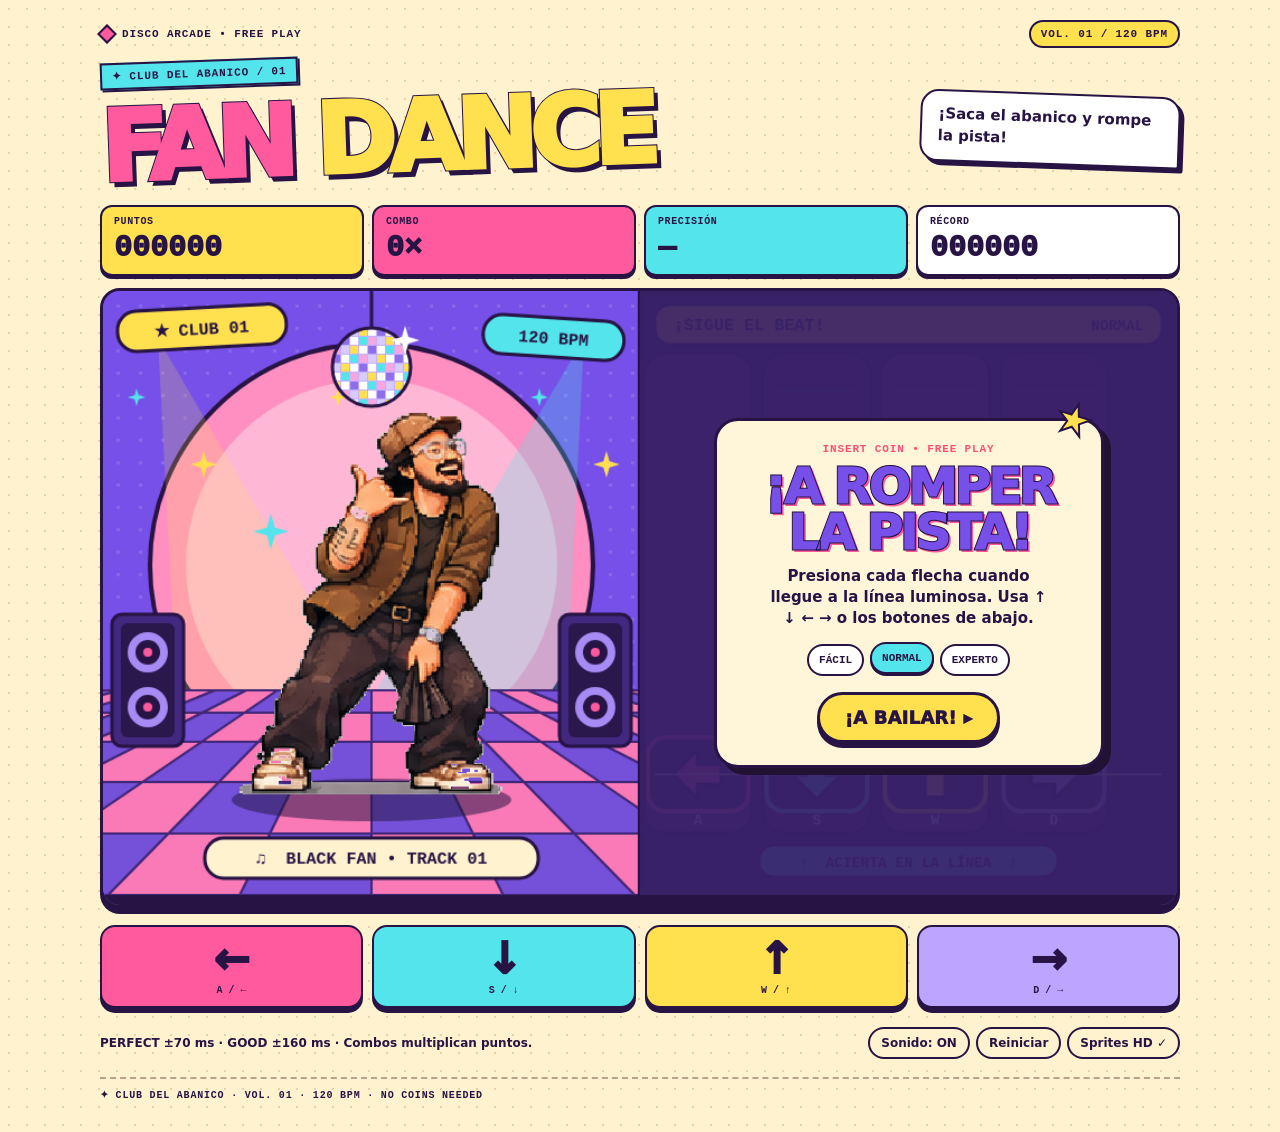
==== fan-dance/index.html @ 2ed873e3 "Keep dancer proportions on compact mobile layout" ====
<!doctype html>
<html lang="es"><head><meta charset="utf-8"><meta name="viewport" content="width=device-width,initial-scale=1,viewport-fit=cover"><meta name="theme-color" content="#fff3cf"><title>FAN DANCE — Rhythm Arcade</title>
<style>
:root{--ink:#271444;--paper:#fff3cf;--pink:#ff5a9e;--cyan:#54e5ec;--yellow:#ffe04f;--purple:#7650e8;--line:#271444}
*{box-sizing:border-box}body{margin:0;color:var(--ink);background-color:#fff3cf;background-image:radial-gradient(#ecceab 1.2px,transparent 1.2px);background-size:18px 18px;font:700 15px system-ui,-apple-system,sans-serif}main{max-width:1120px;margin:auto;padding:20px 20px 30px}
.top{display:flex;justify-content:space-between;align-items:center;gap:10px;margin-bottom:12px}.tag{font:900 11px ui-monospace,monospace;letter-spacing:.08em;text-transform:uppercase}.brand{display:flex;align-items:center;gap:8px}.dot{height:14px;width:14px;background:var(--pink);border:2px solid var(--ink);transform:rotate(45deg)}.top>.tag{background:var(--yellow);padding:6px 10px;border:2px solid var(--ink);border-radius:20px}
.intro{display:flex;align-items:center;justify-content:space-between;gap:20px;margin:0 0 18px}.intro>div>.tag{display:inline-block;background:var(--cyan);border:2px solid var(--ink);padding:5px 10px;transform:rotate(-2deg);box-shadow:2px 2px var(--ink)}h1{font-size:clamp(44px,8.6vw,98px);line-height:.87;letter-spacing:-.085em;margin:10px 0 5px;font-weight:1000;color:var(--pink);-webkit-text-stroke:2px var(--ink);paint-order:stroke fill;text-shadow:4px 5px var(--ink);transform:rotate(-2deg);white-space:nowrap}h1 span{color:var(--yellow)}.intro p{max-width:260px;margin:10px 0 0;font-size:15px;line-height:1.45;transform:rotate(2deg);background:#fff;border:2px solid var(--ink);padding:12px 16px;border-radius:18px 18px 3px 18px;box-shadow:4px 4px var(--ink)}
.hud{display:grid;grid-template-columns:repeat(4,1fr);gap:8px;margin-bottom:12px}.stat{background:#fff;border:2px solid var(--ink);border-radius:12px;padding:9px 12px;min-width:0;box-shadow:0 3px var(--ink)}.stat:nth-child(1){background:var(--yellow)}.stat:nth-child(2){background:var(--pink)}.stat:nth-child(3){background:var(--cyan)}.stat small{display:block;font:900 10px ui-monospace,monospace;letter-spacing:.06em}.stat strong{font:1000 clamp(18px,4vw,30px) ui-monospace,monospace;display:block;margin-top:4px;overflow:hidden}
.screen{position:relative;background:#7650e8;overflow:hidden;border:3px solid var(--ink);border-radius:20px;box-shadow:0 6px 0 var(--ink);isolation:isolate}canvas{width:100%;height:auto;display:block}.overlay{position:absolute;inset:0 0 10px 50%;background:#3a226aef;color:var(--ink);display:flex;align-items:center;justify-content:center;text-align:center;padding:16px;overflow:auto}.overlay[hidden]{display:none}.menu{width:min(390px,100%);padding:22px 16px;background:#fff6da;border:3px solid var(--ink);border-radius:24px;box-shadow:7px 7px #211133;position:relative}.menu:before{content:"★";position:absolute;right:8px;top:-22px;font-size:42px;line-height:1;color:var(--yellow);-webkit-text-stroke:2px var(--ink);transform:rotate(17deg)}.menu h2{font-size:clamp(22px,4vw,50px);line-height:.91;letter-spacing:-.065em;margin:10px 0;font-weight:1000;color:var(--purple);-webkit-text-stroke:1px var(--ink);text-shadow:2px 2px var(--pink)}.menu p{color:var(--ink);font-size:clamp(11px,1.5vw,15px);margin:10px auto 15px;max-width:290px;line-height:1.4}
.choices{display:flex;justify-content:center;gap:6px;margin:12px 0 16px}.choices button{font:900 11px ui-monospace,monospace;background:#fff;color:var(--ink);border:2px solid var(--ink);padding:8px 10px;border-radius:18px}.choices button.active{background:var(--cyan);box-shadow:0 2px var(--ink);transform:translateY(-2px)}button{font:inherit;cursor:pointer;touch-action:manipulation}button:focus-visible{outline:3px solid #19113a;outline-offset:3px}.start{background:var(--yellow);color:var(--ink);font-weight:1000;font-size:18px;letter-spacing:.01em;border:3px solid var(--ink);border-radius:28px;padding:12px 25px;min-width:165px;box-shadow:0 5px var(--ink);transition:transform .1s}.start:hover{transform:translateY(-2px);background:var(--pink)}.start:active{transform:translateY(4px);box-shadow:0 1px var(--ink)}
.controls{display:grid;grid-template-columns:repeat(4,1fr);gap:9px;margin-top:17px}.key{background:var(--pink);border:2px solid var(--ink);border-radius:15px;color:var(--ink);padding:10px;font-size:clamp(29px,5vw,44px);font-weight:1000;line-height:1;box-shadow:0 5px var(--ink);user-select:none;touch-action:none;transition:transform .08s,background .08s}.key:nth-child(2){background:var(--cyan)}.key:nth-child(3){background:var(--yellow)}.key:nth-child(4){background:#bca5ff}.key span{display:block;font:900 10px ui-monospace,monospace;margin-top:4px}.key.active{background:#fff;transform:translateY(4px);box-shadow:0 1px var(--ink)}
.foot{display:flex;justify-content:space-between;align-items:center;gap:12px;margin-top:19px;flex-wrap:wrap;font-size:12px}.tools{display:flex;gap:6px;flex-wrap:wrap}.tools button{border:2px solid var(--ink);background:#fff3cf;padding:7px 11px;color:var(--ink);border-radius:20px;font-weight:900;font-size:12px}.progress{height:10px;background:#271444;border-top:2px solid var(--ink)}.progress i{display:block;height:100%;width:0;background:repeating-linear-gradient(135deg,var(--yellow) 0 13px,var(--pink) 13px 26px)}.credit{margin-top:18px;border-top:2px dashed #b8a18f;padding-top:10px;font-size:10px}.result{font:1000 24px ui-monospace,monospace;color:var(--purple)}
@media(max-width:600px){main{padding:10px 10px 18px}.intro{display:block;margin-bottom:12px}.intro p{display:none}h1{font-size:clamp(48px,12vw,75px);margin-bottom:8px}.hud{gap:4px;margin-bottom:8px}.stat{padding:7px 5px;border-radius:8px}.stat small{font-size:9px;letter-spacing:0}.stat strong{font-size:clamp(15px,4.5vw,22px)}.screen{border-radius:15px}.overlay{inset:42% 0 10px 0;padding:8px}.menu{padding:12px 10px;border-radius:18px}.menu h2{font-size:32px}.menu p{margin:6px auto 8px}.choices{margin:8px 0 10px}.choices button{padding:6px 9px}.start{padding:8px 20px;font-size:16px}.key{border-radius:12px;padding:8px;font-size:30px}.controls{gap:6px;margin-top:13px}.top{margin-bottom:10px}.tag{font-size:10px}.foot{margin-top:13px}.credit{margin-top:12px}}
@media(prefers-reduced-motion:reduce){*{transition:none!important}}
</style></head><body><main>
<header class="top"><div class="brand"><i class="dot"></i><span class="tag">DISCO ARCADE • FREE PLAY</span></div><span class="tag">VOL. 01 / 120 BPM</span></header>
<section class="intro"><div><div class="tag">✦ Club del abanico / 01</div><h1>FAN<span> DANCE</span></h1></div><p>¡Saca el abanico y rompe la pista!</p></section>
<div class="hud"><div class="stat"><small>PUNTOS</small><strong id="score">000000</strong></div><div class="stat"><small>COMBO</small><strong id="combo">0×</strong></div><div class="stat"><small>PRECISIÓN</small><strong id="acc">—</strong></div><div class="stat"><small>RÉCORD</small><strong id="best">000000</strong></div></div>
<div class="screen"><canvas id="game" width="960" height="540" aria-label="Pista de baile y cuatro carriles de notas"></canvas><div class="progress"><i id="progress"></i></div>
<div class="overlay" id="overlay"><div class="menu"><div class="tag" id="eyebrow" style="color:#ff4f77">INSERT COIN • FREE PLAY</div><h2 id="heading">¡A ROMPER<br>LA PISTA!</h2><p id="description">Presiona cada flecha cuando llegue a la línea luminosa. Usa ↑ ↓ ← → o los botones de abajo.</p><div class="result" id="result"></div><div class="choices" id="choices"><button data-mode="easy">FÁCIL</button><button class="active" data-mode="normal">NORMAL</button><button data-mode="hard">EXPERTO</button></div><button class="start" id="start">¡A BAILAR! ▸</button></div></div></div>
<div class="controls"><button class="key" data-lane="0" aria-label="Izquierda">←<span>A / ←</span></button><button class="key" data-lane="1" aria-label="Abajo">↓<span>S / ↓</span></button><button class="key" data-lane="2" aria-label="Arriba">↑<span>W / ↑</span></button><button class="key" data-lane="3" aria-label="Derecha">→<span>D / →</span></button></div>
<div class="foot"><span>PERFECT ±70 ms · GOOD ±160 ms · Combos multiplican puntos.</span><div class="tools"><button id="mute">Sonido: ON</button><button id="restart">Reiniciar</button><button id="loadAtlas">Cargar sprites HD</button><input id="atlasFile" type="file" accept="image/png" hidden></div></div><div class="credit tag">✦ CLUB DEL ABANICO · VOL. 01 · 120 BPM · NO COINS NEEDED</div>
</main><script src="sprites.js"></script><script>
'use strict';
const $=id=>document.getElementById(id), c=$('game'), g=c.getContext('2d'), W=960,H=540;
const img=new Image();let hd=false;img.onload=()=>{hd=img.naturalWidth===1680&&img.naturalHeight===1216;document.getElementById('loadAtlas').textContent=hd?'Sprites HD ✓':'Cargar sprites HD';};img.onerror=()=>{if(img.src!==window.FAN_SPRITES&&window.FAN_SPRITES)img.src=window.FAN_SPRITES;};img.src='atlas-hd.png?v=4244cd24';
const arrows=['←','↓','↑','→'], colors=['#ff5a9e','#54e5ec','#ffe04f','#bca5ff'], keys={ArrowLeft:0,ArrowDown:1,ArrowUp:2,ArrowRight:3,a:0,s:1,w:2,d:3};
let mode='normal', playing=false, starting=false, muted=false, audio=null, master=null, noise=null, t0=0, step=0, notes=[], score=0, combo=0, maxCombo=0, perfect=0, good=0, miss=0, best=0, feedback='', feedbackAt=-100, pose=-1, poseAt=-100, pressed=[-100,-100,-100,-100], last=0;
const beat=.5, length=48, endAt=49, hitY=432, speed=186, laneX= [532,638,744,850], frameSets=[[2,3],[8,9],[6,7],[4,5],[10,11]];
try{best=+(localStorage.getItem('fan-dance-best')||0)}catch(e){} $('best').textContent=String(best).padStart(6,'0');
function makeChart(){let arr=[], seq=[0,1,2,3,1,0,3,2,0,3,2,1,3,0,1,2];for(let b=2;b<96;b++){let i=b-2;if(mode==='easy'&&i%2!==0)continue;let lane=seq[(i+Math.floor(i/16)*3)%16];arr.push({t:b*beat,l:lane,state:0});if(mode!=='easy'&&((mode==='hard'&&i%2===1)||(mode==='normal'&&i%8===5)))arr.push({t:b*beat+.25,l:(lane+1+i%3)%4,state:0})}return arr}
function audioInit(){if(audio)return;const AC=window.AudioContext||window.webkitAudioContext;if(!AC)throw Error('Audio no disponible');audio=new AC();master=audio.createGain();master.gain.value=muted?0:.40;master.connect(audio.destination);noise=audio.createBuffer(1,Math.floor(audio.sampleRate*.25),audio.sampleRate);let n=noise.getChannelData(0);for(let i=0;i<n.length;i++)n[i]=Math.random()*2-1}
function tone(t,f,d,v,type='sine',end=f){if(!audio||t<audio.currentTime-.05)return;let o=audio.createOscillator(), a=audio.createGain();o.type=type;o.frequency.setValueAtTime(f,t);o.frequency.exponentialRampToValueAtTime(Math.max(20,end),t+d);a.gain.setValueAtTime(.0001,t);a.gain.exponentialRampToValueAtTime(v,t+.009);a.gain.exponentialRampToValueAtTime(.0001,t+d);o.connect(a);a.connect(master);o.start(t);o.stop(t+d+.01)}
function hat(t,v,cutoff,d){if(!audio||t<audio.currentTime-.05)return;let n=audio.createBufferSource(),f=audio.createBiquadFilter(),a=audio.createGain();n.buffer=noise;f.type='highpass';f.frequency.value=cutoff;a.gain.setValueAtTime(v,t);a.gain.exponentialRampToValueAtTime(.0001,t+d);n.connect(f);f.connect(a);a.connect(master);n.start(t);n.stop(t+d+.01)}
const bass=[55,55,65.41,49,55,55,73.42,65.41], melody=[220,261.63,329.63,293.66,220,196,261.63,329.63];
function schedule(){if(!playing)return;let now=audio.currentTime;while(t0+step*.25<now+.15&&step<192){let t=t0+step*.25;if(t>=now){if(step%2===0){tone(t,140,.24,.75,'sine',39);tone(t+.015,bass[Math.floor(step/8)%8],.19,.15,'triangle')}else{hat(t,.13,6500,.055);tone(t,bass[Math.floor(step/8)%8]*2,.1,.05,'triangle')}if(step%4===2)hat(t,.24,1800,.12);if(step%4===0&&step>=8)tone(t,melody[Math.floor(step/4)%8],.17,.055,'triangle')}step++}}
function clock(){return audio?audio.currentTime-t0:0}
function updateHUD(){let done=perfect+good+miss;$('score').textContent=String(score).padStart(6,'0');$('combo').textContent=combo+'×';$('acc').textContent=done?Math.round((perfect+good*.65)/done*100)+'%':'—'}
function judge(kind,n,t){if(n)n.state=kind==='MISS'?-1:1;if(kind==='PERFECT'){perfect++;combo++;score+=100+Math.min(combo-1,25)*10}else if(kind==='GOOD'){good++;combo++;score+=60+Math.min(combo-1,25)*5}else{miss++;combo=0}maxCombo=Math.max(maxCombo,combo);feedback=kind;feedbackAt=t;pose=kind==='MISS'?4:n.l;poseAt=t;updateHUD()}
function input(lane){let t=playing?clock():performance.now()/1000;pressed[lane]=performance.now()/1000;document.querySelectorAll('.key')[lane].classList.add('active');setTimeout(()=>document.querySelectorAll('.key')[lane].classList.remove('active'),120);if(!playing||t<0)return;let n=notes.filter(n=>!n.state&&n.l===lane&&Math.abs(n.t-t)<=.16).sort((a,b)=>Math.abs(a.t-t)-Math.abs(b.t-t))[0];if(n){let d=Math.abs(n.t-t);judge(d<=.07?'PERFECT':'GOOD',n,t)}else{combo=0;feedback='EARLY / LATE';feedbackAt=t;updateHUD();pose=lane;poseAt=t}}
function finish(){playing=false;let accuracy=(perfect+good*.65)/Math.max(1,notes.length);let grade=accuracy>=.95?'S':accuracy>=.85?'A':accuracy>=.70?'B':accuracy>=.5?'C':'D';if(score>best){best=score;try{localStorage.setItem('fan-dance-best',String(best))}catch(e){}}$('best').textContent=String(best).padStart(6,'0');$('eyebrow').textContent='¡FIN DE LA FIESTA!';$('heading').textContent='RANGO '+grade;$('description').textContent=perfect+' perfect · '+good+' good · '+miss+' miss · Combo máximo '+maxCombo;$('result').textContent=score.toLocaleString('es-CL')+' PTS';$('start').textContent='VOLVER A BAILAR ▸';$('overlay').hidden=false}
async function start(){if(starting||playing)return;starting=true;try{audioInit();await audio.resume();notes=makeChart();score=combo=maxCombo=perfect=good=miss=step=0;feedback='';feedbackAt=poseAt=-100;pose=-1;updateHUD();t0=audio.currentTime+3;playing=true;$('overlay').hidden=true;$('result').textContent='';}catch(e){$('description').textContent='No se pudo iniciar el audio. Prueba con otro navegador.'}finally{starting=false}}
function reset(){playing=false;notes=[];pose=-1;score=combo=perfect=good=miss=0;updateHUD();$('progress').style.width='0%';$('eyebrow').textContent='CLUB DEL ABANICO';$('heading').textContent='¡A ROMPER LA PISTA!';$('description').textContent='Presiona cada flecha al llegar a la línea luminosa.';$('result').textContent='';$('start').textContent='JUGAR ▸';$('overlay').hidden=false}
function rect(x,y,w,h,fill){g.fillStyle=fill;g.fillRect(x,y,w,h)}
function txt(s,x,y,size=20,col='#fff',align='left',weight=800){g.fillStyle=col;g.textAlign=align;g.font=weight+' '+size+'px ui-monospace, monospace';g.fillText(s,x,y)}
function line(x1,y1,x2,y2,col,width=1){g.strokeStyle=col;g.lineWidth=width;g.beginPath();g.moveTo(x1,y1);g.lineTo(x2,y2);g.stroke()}

const reduced=matchMedia('(prefers-reduced-motion: reduce)').matches;
const mobile=matchMedia('(max-width:600px)');
function round(x,y,w,h,r,fill,stroke='#271444',sw=3){g.beginPath();g.roundRect(x,y,w,h,r);if(fill){g.fillStyle=fill;g.fill()}if(stroke){g.strokeStyle=stroke;g.lineWidth=sw;g.stroke()}}
function poly(points,fill,stroke,sw=3){g.beginPath();points.forEach(([x,y],i)=>i?g.lineTo(x,y):g.moveTo(x,y));g.closePath();g.fillStyle=fill;g.fill();if(stroke){g.strokeStyle=stroke;g.lineWidth=sw;g.stroke()}}
function star(x,y,r,fill,spin=0){let p=[];for(let i=0;i<8;i++){let a=i*Math.PI/4+spin-Math.PI/2,rr=i%2?r*.32:r;p.push([x+Math.cos(a)*rr,y+Math.sin(a)*rr])}poly(p,fill)}
function outlined(s,x,y,size,fill,sw=5){g.font='1000 '+size+'px system-ui,sans-serif';g.textAlign='center';g.lineJoin='round';g.strokeStyle='#271444';g.lineWidth=sw;g.strokeText(s,x,y);g.fillStyle=fill;g.fillText(s,x,y)}
function arrow(x,y,l,scale,fill,stroke){g.save();g.translate(x,y);g.rotate([Math.PI,Math.PI/2,-Math.PI/2,0][l]);g.scale(scale,scale);poly([[-23,-10],[1,-10],[1,-24],[25,0],[1,24],[1,10],[-23,10]],fill,stroke,3);g.restore()}
function speaker(x,y){round(x,y,64,118,9,'#42287f');round(x+8,y+8,48,102,6,'#2a174b',null);for(let a of [y+34,y+83]){g.beginPath();g.arc(x+32,a,18,0,Math.PI*2);g.fillStyle='#a78af3';g.fill();g.beginPath();g.arc(x+32,a,11,0,Math.PI*2);g.fillStyle='#271444';g.fill();g.beginPath();g.arc(x+32,a,4,0,Math.PI*2);g.fillStyle='#ff5a9e';g.fill()}}
function stage(t,pulse,phase){
g.save();g.beginPath();g.rect(0,0,480,540);g.clip();
rect(0,0,480,540,'#7650e8');for(let y=12;y<360;y+=20)for(let x=12;x<480;x+=20){g.globalAlpha=.13;rect(x,y,3,3,'#fff');g.globalAlpha=1}
g.beginPath();g.arc(240,245,198,0,Math.PI*2);g.fillStyle='#ff8fc1';g.fill();g.strokeStyle='#271444';g.lineWidth=4;g.stroke();g.beginPath();g.arc(240,245,166,0,Math.PI*2);g.fillStyle='#ffb7d6';g.fill();
let swing=reduced?0:Math.sin(phase*1.5)*45;poly([[49,42],[32+swing,393],[218+swing,393]],'#ffe04f33');poly([[430,42],[260-swing,390],[448-swing,390]],'#54e5ec44');
for(let i=0;i<8;i++){let x=30+i*60,y=95+(i%3)*60;star(x,y,8+(i%3)*4,(i%2?'#ffe04f':'#54e5ec'),0)}
// mirrored mosaic disco ball
line(240,0,240,43,'#271444',3);g.save();g.beginPath();g.arc(240,68,35,0,Math.PI*2);g.clip();rect(202,30,76,76,'#c5afff');for(let iy=0;iy<9;iy++)for(let ix=0;ix<9;ix++){let k=(ix*3+iy*5+Math.floor(phase*2))%7;rect(205+ix*8,33+iy*8,7,7,['#fff','#d8ccff','#54e5ec','#8f6ee9','#ffe04f','#f9a5e0','#fff'][k])}g.restore();g.beginPath();g.arc(240,68,35,0,Math.PI*2);g.strokeStyle='#271444';g.lineWidth=3;g.stroke();star(270,44,13,'#fff');
rect(0,357,480,183,'#412777');let rows=[357,377,403,439,485,540];for(let r=0;r<5;r++){let a=rows[r],b=rows[r+1];let wa=28+(a-357)*.49,wb=28+(b-357)*.49;for(let k=-10;k<10;k++){let fill=(k+r+Math.floor(phase*2))%2===0?'#fa79b7':'#7550d8';if(combo>=8&&(k+r)%3===0)fill='#ffe04f';poly([[240+k*wa,a],[240+(k+1)*wa,a],[240+(k+1)*wb,b],[240+k*wb,b]],fill,'#412777',2)}}
speaker(8,289);speaker(408,289);g.fillStyle='#26174788';g.beginPath();g.ellipse(240,455,125,19,0,0,Math.PI*2);g.fill();
g.save();g.translate(12,19);g.rotate(-.055);round(0,0,151,36,17,'#ffe04f');txt('★ CLUB 01',75,24,15,'#271444','center');g.restore();
g.save();g.translate(341,20);g.rotate(.065);round(0,0,126,35,17,'#54e5ec');txt('120 BPM',63,23,15,'#271444','center');g.restore();
let idx=Math.floor(phase*4)%2,flip=false;if(hd){idx=Math.floor(phase*12)%6;if(playing&&pose>=0&&t-poseAt<.5){let frame=Math.min(5,Math.floor(Math.max(0,t-poseAt)*12));let row=pose===4?3:pose===2?2:pose===1?3:1;idx=row*6+frame;flip=pose===0;}else if(playing&&combo>=8){idx=(Math.floor(phase/2)%2?2:0)*6+Math.floor(phase*12)%6;}}else if(pose>=0&&t-poseAt<.52&&playing){idx=frameSets[pose][Math.min(1,Math.floor(Math.max(0,t-poseAt)/.16))]}
if(img.complete&&img.naturalWidth){g.imageSmoothingEnabled=false;if(hd){g.save();g.translate(240,450);if(flip)g.scale(-1,1);g.drawImage(img,(idx%6)*280,Math.floor(idx/6)*304,280,304,-190,-(304/280*380)+19,380,304/280*380);g.restore()}else{g.drawImage(img,idx*36,0,36,42,108,152,264,308)}g.imageSmoothingEnabled=true}else{outlined('¡CALENTANDO!',240,300,26,'#fff')}
if(playing&&t>=0&&t-feedbackAt<.65){let age=Math.max(0,t-feedbackAt),ok=feedback==='PERFECT'||feedback==='GOOD',col=feedback==='PERFECT'?'#ffe04f':feedback==='GOOD'?'#54e5ec':'#fff';if(ok&&!reduced)for(let i=0;i<14;i++){let a=i*2.4,rad=70+age*170;g.globalAlpha=Math.max(0,1-age/.65);star(240+Math.cos(a)*rad,200+Math.sin(a)*rad,5+i%3*3,colors[i%4],a+age);g.globalAlpha=1}
g.save();g.translate(240,120);g.rotate(-.06);let sc=reduced?1:1+.16*Math.exp(-age*13);g.scale(sc,sc);outlined(feedback,0,0,feedback.length>8?25:38,col,6);if(combo>=3)outlined(combo+' COMBO!',0,35,23,'#fff',4);g.restore()}
round(91,489,298,36,17,'#fff3cf');txt('♫  BLACK FAN • TRACK 01',240,512,15,'#271444','center');
if(playing&&t<0){g.save();g.translate(240,264);g.rotate(-.06);round(-93,-70,186,140,32,'#ffe04f','#271444',5);outlined(String(Math.max(1,Math.ceil(-t))),0,35,100,'#ff5a9e',6);g.restore()}
g.restore()}
function lanes(t,pulse){
rect(480,0,480,540,'#2d1957');round(493,12,454,36,14,'#ffe04f');txt('¡SIGUE EL BEAT!',510,35,15,'#271444');txt(mode==='easy'?'FÁCIL':mode==='hard'?'EXPERTO':'NORMAL',930,35,13,'#271444','right');
for(let l=0;l<4;l++){let x=laneX[l];round(x-48,56,96,428,18,l%2?'#41266d':'#4d2d80','#21123b',2);for(let y=89;y<400;y+=55){g.globalAlpha=.20;line(x-35,y,x+35,y,colors[l],2);g.globalAlpha=1}let hot=performance.now()/1000-pressed[l]<.14;round(x-45,hitY-33,90,66,16,hot?colors[l]:'#2d1957',colors[l],4);arrow(x,hitY,l,.88,hot?'#fff':colors[l],'#21123b');txt(['A','S','W','D'][l],x,477,13,'#fff','center')}
g.save();g.beginPath();g.rect(484,52,470,hitY+33-52);g.clip();if(playing)for(let n of notes){if(n.state)continue;let y=hitY-(n.t-t)*speed;if(y<10||y>hitY+33)continue;let x=laneX[n.l];g.globalAlpha=y>hitY?.7:1;round(x-39,y-28,78,60,15,'#1d1138',null);round(x-39,y-31,78,57,15,colors[n.l],'#271444',3);arrow(x,y-2,n.l,.83,'#fff','#271444');g.globalAlpha=1}g.restore();
line(493,hitY,947,hitY,'#fff9d0aa',2);round(586,495,268,29,14,'#54e5ec');txt('↑  ACIERTA EN LA LÍNEA  ↑',720,515,13,'#271444','center');
}
function draw(t){let isMobile=mobile.matches;let width=isMobile?480:960,height=isMobile?730:540;if(c.width!==width||c.height!==height){c.width=width;c.height=height}let phase=playing?Math.max(t,0):performance.now()/1000,pulse=playing&&t>=0?Math.exp(-((t%beat)/.10)):0;rect(0,0,width,height,'#271444');if(isMobile){g.save();g.beginPath();g.rect(0,0,480,310);g.clip();rect(0,0,480,310,'#7650e8');rect(0,240,480,70,'#412777');for(let j=0;j<5;j++){star(23,40+j*51,9,j%2?'#54e5ec':'#ffe04f');star(457,63+j*51,9,j%2?'#ffe04f':'#54e5ec')}g.translate(72,-32);g.scale(.70,.70);stage(t,pulse,phase);g.restore();g.save();g.translate(-480,310);g.scale(1,420/540);lanes(t,pulse);g.restore()}else{stage(t,pulse,phase);lanes(t,pulse);line(480,0,480,540,'#271444',4)}}

function loop(){let t=playing?clock():0;if(playing){schedule();for(let n of notes){if(!n.state&&t-n.t>.16)judge('MISS',n,t)}$('progress').style.width=Math.min(100,Math.max(0,t/length*100))+'%';if(t>=endAt)finish()}draw(t);requestAnimationFrame(loop)}
document.addEventListener('keydown',e=>{let k=e.key.length===1?e.key.toLowerCase():e.key;if(k in keys){e.preventDefault();if(!e.repeat)input(keys[k])}else if(e.key==='Enter'&&!playing&&!e.repeat&&e.target.tagName!=='BUTTON'){e.preventDefault();start()}});
document.querySelectorAll('.key').forEach(b=>{b.addEventListener('pointerdown',e=>{e.preventDefault();input(+b.dataset.lane)});b.addEventListener('click',e=>{if(e.detail===0)input(+b.dataset.lane)})});
document.querySelectorAll('[data-mode]').forEach(b=>b.onclick=()=>{mode=b.dataset.mode;document.querySelectorAll('[data-mode]').forEach(x=>x.classList.toggle('active',x===b))});
$('loadAtlas').onclick=()=>$('atlasFile').click();$('atlasFile').onchange=()=>{const file=$('atlasFile').files[0];if(!file)return;const reader=new FileReader();reader.onload=()=>{const test=new Image();test.onload=()=>{if(test.naturalWidth!==1680||test.naturalHeight!==1216){alert('Selecciona la nueva lámina PNG de 1680 × 1216 píxeles.');return;}img.src=reader.result;try{localStorage.setItem('fan-dance-atlas-hd',reader.result);}catch(e){console.warn('No se pudo guardar la lámina para próximas visitas.');}};test.onerror=()=>alert('Archivo de imagen inválido.');test.src=reader.result;};reader.readAsDataURL(file);};$('start').onclick=start;$('restart').onclick=reset;$('mute').onclick=()=>{muted=!muted;if(master)master.gain.setTargetAtTime(muted?0:.40,audio.currentTime,.02);$('mute').textContent='Sonido: '+(muted?'OFF':'ON')};
document.addEventListener('visibilitychange',()=>{if(document.hidden&&playing)reset()});requestAnimationFrame(loop);
</script></body></html>
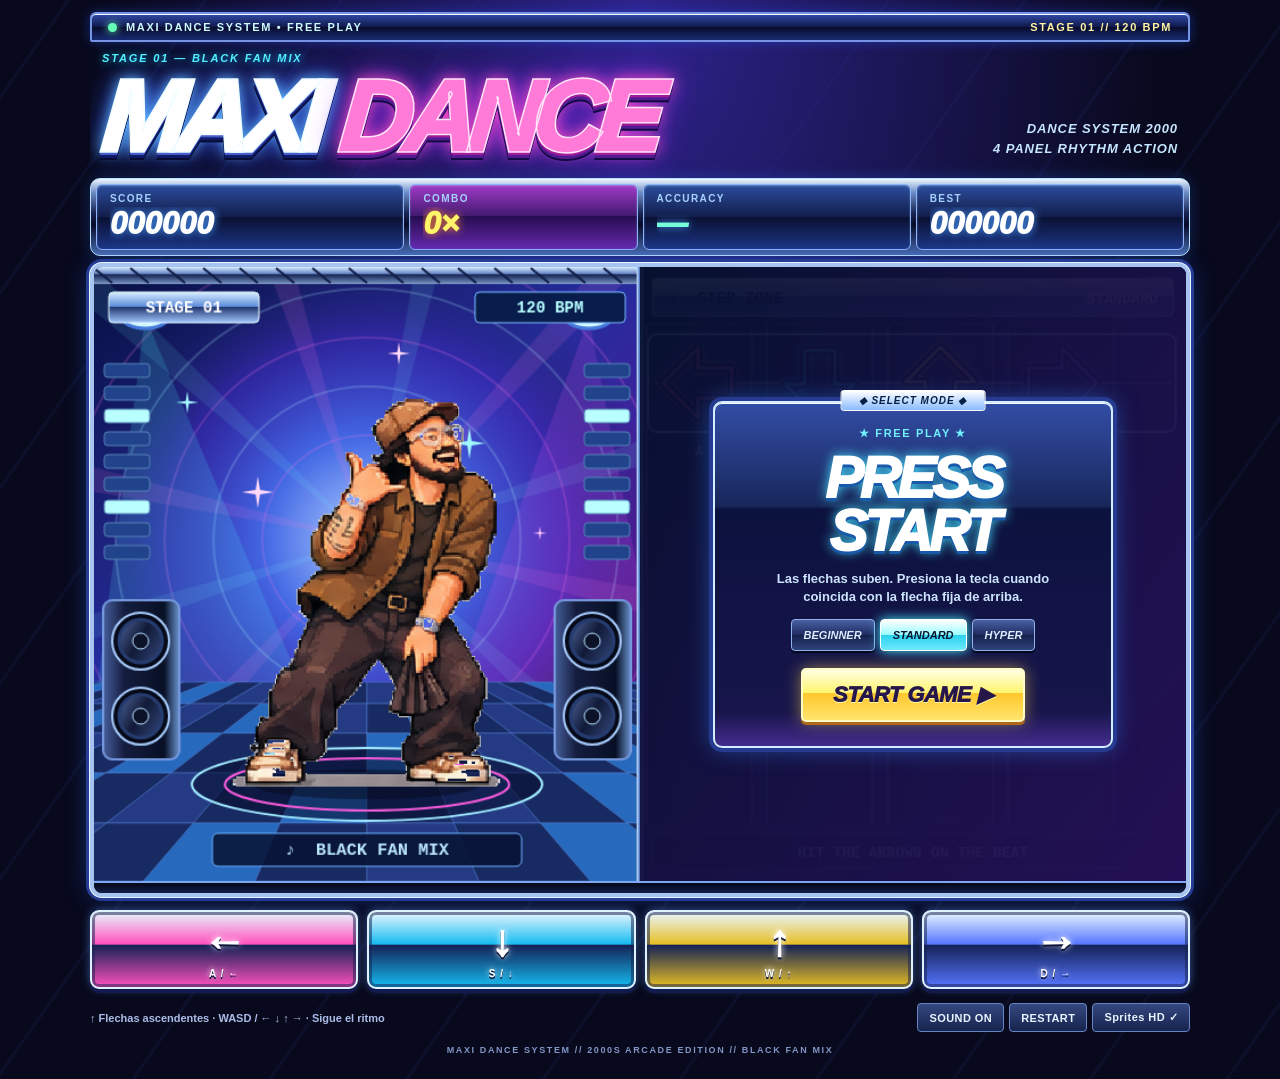
==== commit 0e3a3097: "MAXI DANCE: Y2K rhythm arcade overhaul, upward arrows and glossy neon UI" ====
--- a/fan-dance/index.html
+++ b/fan-dance/index.html
@@ -1,32 +1,37 @@
 <!doctype html>
-<html lang="es"><head><meta charset="utf-8"><meta name="viewport" content="width=device-width,initial-scale=1,viewport-fit=cover"><meta name="theme-color" content="#fff3cf"><title>FAN DANCE — Rhythm Arcade</title>
+<html lang="es"><head><meta charset="utf-8"><meta name="viewport" content="width=device-width,initial-scale=1,viewport-fit=cover"><meta name="theme-color" content="#08091c"><title>MAXI DANCE — Black Fan Mix</title>
 <style>
-:root{--ink:#271444;--paper:#fff3cf;--pink:#ff5a9e;--cyan:#54e5ec;--yellow:#ffe04f;--purple:#7650e8;--line:#271444}
-*{box-sizing:border-box}body{margin:0;color:var(--ink);background-color:#fff3cf;background-image:radial-gradient(#ecceab 1.2px,transparent 1.2px);background-size:18px 18px;font:700 15px system-ui,-apple-system,sans-serif}main{max-width:1120px;margin:auto;padding:20px 20px 30px}
-.top{display:flex;justify-content:space-between;align-items:center;gap:10px;margin-bottom:12px}.tag{font:900 11px ui-monospace,monospace;letter-spacing:.08em;text-transform:uppercase}.brand{display:flex;align-items:center;gap:8px}.dot{height:14px;width:14px;background:var(--pink);border:2px solid var(--ink);transform:rotate(45deg)}.top>.tag{background:var(--yellow);padding:6px 10px;border:2px solid var(--ink);border-radius:20px}
-.intro{display:flex;align-items:center;justify-content:space-between;gap:20px;margin:0 0 18px}.intro>div>.tag{display:inline-block;background:var(--cyan);border:2px solid var(--ink);padding:5px 10px;transform:rotate(-2deg);box-shadow:2px 2px var(--ink)}h1{font-size:clamp(44px,8.6vw,98px);line-height:.87;letter-spacing:-.085em;margin:10px 0 5px;font-weight:1000;color:var(--pink);-webkit-text-stroke:2px var(--ink);paint-order:stroke fill;text-shadow:4px 5px var(--ink);transform:rotate(-2deg);white-space:nowrap}h1 span{color:var(--yellow)}.intro p{max-width:260px;margin:10px 0 0;font-size:15px;line-height:1.45;transform:rotate(2deg);background:#fff;border:2px solid var(--ink);padding:12px 16px;border-radius:18px 18px 3px 18px;box-shadow:4px 4px var(--ink)}
-.hud{display:grid;grid-template-columns:repeat(4,1fr);gap:8px;margin-bottom:12px}.stat{background:#fff;border:2px solid var(--ink);border-radius:12px;padding:9px 12px;min-width:0;box-shadow:0 3px var(--ink)}.stat:nth-child(1){background:var(--yellow)}.stat:nth-child(2){background:var(--pink)}.stat:nth-child(3){background:var(--cyan)}.stat small{display:block;font:900 10px ui-monospace,monospace;letter-spacing:.06em}.stat strong{font:1000 clamp(18px,4vw,30px) ui-monospace,monospace;display:block;margin-top:4px;overflow:hidden}
-.screen{position:relative;background:#7650e8;overflow:hidden;border:3px solid var(--ink);border-radius:20px;box-shadow:0 6px 0 var(--ink);isolation:isolate}canvas{width:100%;height:auto;display:block}.overlay{position:absolute;inset:0 0 10px 50%;background:#3a226aef;color:var(--ink);display:flex;align-items:center;justify-content:center;text-align:center;padding:16px;overflow:auto}.overlay[hidden]{display:none}.menu{width:min(390px,100%);padding:22px 16px;background:#fff6da;border:3px solid var(--ink);border-radius:24px;box-shadow:7px 7px #211133;position:relative}.menu:before{content:"★";position:absolute;right:8px;top:-22px;font-size:42px;line-height:1;color:var(--yellow);-webkit-text-stroke:2px var(--ink);transform:rotate(17deg)}.menu h2{font-size:clamp(22px,4vw,50px);line-height:.91;letter-spacing:-.065em;margin:10px 0;font-weight:1000;color:var(--purple);-webkit-text-stroke:1px var(--ink);text-shadow:2px 2px var(--pink)}.menu p{color:var(--ink);font-size:clamp(11px,1.5vw,15px);margin:10px auto 15px;max-width:290px;line-height:1.4}
-.choices{display:flex;justify-content:center;gap:6px;margin:12px 0 16px}.choices button{font:900 11px ui-monospace,monospace;background:#fff;color:var(--ink);border:2px solid var(--ink);padding:8px 10px;border-radius:18px}.choices button.active{background:var(--cyan);box-shadow:0 2px var(--ink);transform:translateY(-2px)}button{font:inherit;cursor:pointer;touch-action:manipulation}button:focus-visible{outline:3px solid #19113a;outline-offset:3px}.start{background:var(--yellow);color:var(--ink);font-weight:1000;font-size:18px;letter-spacing:.01em;border:3px solid var(--ink);border-radius:28px;padding:12px 25px;min-width:165px;box-shadow:0 5px var(--ink);transition:transform .1s}.start:hover{transform:translateY(-2px);background:var(--pink)}.start:active{transform:translateY(4px);box-shadow:0 1px var(--ink)}
-.controls{display:grid;grid-template-columns:repeat(4,1fr);gap:9px;margin-top:17px}.key{background:var(--pink);border:2px solid var(--ink);border-radius:15px;color:var(--ink);padding:10px;font-size:clamp(29px,5vw,44px);font-weight:1000;line-height:1;box-shadow:0 5px var(--ink);user-select:none;touch-action:none;transition:transform .08s,background .08s}.key:nth-child(2){background:var(--cyan)}.key:nth-child(3){background:var(--yellow)}.key:nth-child(4){background:#bca5ff}.key span{display:block;font:900 10px ui-monospace,monospace;margin-top:4px}.key.active{background:#fff;transform:translateY(4px);box-shadow:0 1px var(--ink)}
-.foot{display:flex;justify-content:space-between;align-items:center;gap:12px;margin-top:19px;flex-wrap:wrap;font-size:12px}.tools{display:flex;gap:6px;flex-wrap:wrap}.tools button{border:2px solid var(--ink);background:#fff3cf;padding:7px 11px;color:var(--ink);border-radius:20px;font-weight:900;font-size:12px}.progress{height:10px;background:#271444;border-top:2px solid var(--ink)}.progress i{display:block;height:100%;width:0;background:repeating-linear-gradient(135deg,var(--yellow) 0 13px,var(--pink) 13px 26px)}.credit{margin-top:18px;border-top:2px dashed #b8a18f;padding-top:10px;font-size:10px}.result{font:1000 24px ui-monospace,monospace;color:var(--purple)}
-@media(max-width:600px){main{padding:10px 10px 18px}.intro{display:block;margin-bottom:12px}.intro p{display:none}h1{font-size:clamp(48px,12vw,75px);margin-bottom:8px}.hud{gap:4px;margin-bottom:8px}.stat{padding:7px 5px;border-radius:8px}.stat small{font-size:9px;letter-spacing:0}.stat strong{font-size:clamp(15px,4.5vw,22px)}.screen{border-radius:15px}.overlay{inset:42% 0 10px 0;padding:8px}.menu{padding:12px 10px;border-radius:18px}.menu h2{font-size:32px}.menu p{margin:6px auto 8px}.choices{margin:8px 0 10px}.choices button{padding:6px 9px}.start{padding:8px 20px;font-size:16px}.key{border-radius:12px;padding:8px;font-size:30px}.controls{gap:6px;margin-top:13px}.top{margin-bottom:10px}.tag{font-size:10px}.foot{margin-top:13px}.credit{margin-top:12px}}
-@media(prefers-reduced-motion:reduce){*{transition:none!important}}
+:root{--ink:#090922;--blue:#2154fa;--cyan:#56f7ff;--pink:#ff3caa;--yellow:#fff46b;--purple:#7828d6;--silver:#d9eeff}
+*{box-sizing:border-box}html{color-scheme:dark}body{margin:0;color:#f1faff;background:radial-gradient(ellipse at 50% 0,#2e238d 0,transparent 58%),repeating-linear-gradient(125deg,transparent 0 54px,#1d327329 55px 57px,transparent 58px 112px),#08091c;font:700 14px Arial,Helvetica,sans-serif}
+main{max-width:1140px;margin:auto;padding:12px 20px 24px}button{font:inherit;cursor:pointer;touch-action:manipulation}button:focus-visible{outline:3px solid var(--yellow);outline-offset:3px}
+.top{display:flex;justify-content:space-between;align-items:center;gap:10px;padding:7px 16px;background:linear-gradient(180deg,#314ba9,#11194c 49%,#080b2b 50%,#172a72);border:2px solid #7694e4;box-shadow:0 0 12px #295af967,inset 0 1px #f7fdff;border-radius:6px 6px 2px 2px}
+.tag{font:900 11px Arial,sans-serif;letter-spacing:.15em;text-transform:uppercase}.brand{display:flex;align-items:center;gap:9px;color:#ccfaff}.dot{width:9px;height:9px;background:#66ffb8;box-shadow:0 0 9px #66ffb8;border-radius:100%}.top>.tag{color:#fff4a2}
+.intro{display:flex;align-items:end;justify-content:space-between;gap:12px;padding:10px 12px 15px;overflow:hidden}.intro>div>.tag{color:var(--cyan);font-style:italic;letter-spacing:.17em;text-shadow:0 0 8px #00b8ff}.intro p{margin:0 0 5px;color:#c6e5ff;font:italic 900 13px Arial;letter-spacing:.07em;text-align:right;line-height:1.5;white-space:nowrap}
+h1{font:italic 1000 clamp(48px,8.5vw,100px)/.86 Arial Black,Arial,sans-serif;letter-spacing:-.08em;white-space:nowrap;margin:10px 0 3px;color:white;-webkit-text-stroke:1.5px #f0fcff;text-shadow:0 3px #445dca,0 6px #101a67,0 8px #080b32,0 0 14px #66c4ff,0 0 30px #345aff;transform:skewX(-5deg);transform-origin:left center}h1 span{color:#ff7bd7;-webkit-text-stroke:1.5px #ffe5fa;text-shadow:0 3px #a21b9a,0 6px #521b91,0 8px #110a43,0 0 16px #ff4ebd,0 0 32px #9329ff}
+.hud{display:grid;grid-template-columns:1.15fr .85fr 1fr 1fr;gap:5px;padding:5px;background:linear-gradient(#ecf6ff,#6c8bc5 18%,#182452 45%,#070b2a 60%,#496bad);border-radius:10px;border:1px solid #bddfff;margin-bottom:7px;box-shadow:0 0 16px #247bff44}
+.stat{background:linear-gradient(180deg,#2c4e9d,#121d4b 50%,#091033 51%,#1d3685);border:1px solid #8eb4fc;border-radius:6px;padding:8px 13px;min-width:0;box-shadow:inset 0 1px 2px #c0f0ff66}.stat:nth-child(2){background:linear-gradient(#a13bc7,#431a71 48%,#260d51 49%,#6629ac)}.stat small{display:block;color:#a7d2ff;font:900 10px Arial;letter-spacing:.14em}.stat strong{font:italic 1000 clamp(19px,3.8vw,31px)/1.1 Arial Black,Arial,sans-serif;font-variant-numeric:tabular-nums;display:block;color:white;margin-top:3px;overflow:hidden;text-shadow:0 0 9px #4d9bff}.stat:nth-child(2) strong{color:#fff36a;text-shadow:0 0 8px #ff8b30}.stat:nth-child(3) strong{color:#76ffdb}
+.screen{position:relative;isolation:isolate;overflow:hidden;border:4px solid #a7c3ef;border-radius:12px;box-shadow:0 0 0 1px #e5f6ff,0 0 0 4px #263c95,0 0 26px #2769ff63;background:#05081f}canvas{display:block;width:100%;height:auto}.progress{height:12px;background:linear-gradient(#05081a,#121c4a);border-top:2px solid #7da7f3;padding:2px}.progress i{display:block;width:0;height:100%;background:linear-gradient(0deg,#108bf4,#82fbff 65%,#fff);box-shadow:0 0 8px #46edff;border-radius:2px}
+.overlay{position:absolute;inset:0 0 12px 50%;display:flex;align-items:center;justify-content:center;background:linear-gradient(125deg,#06102ef0,#251056f5);padding:16px;overflow:auto}.overlay[hidden]{display:none}.menu{width:min(400px,100%);padding:24px 16px;text-align:center;border:2px solid #d2efff;border-radius:9px;background:linear-gradient(#324da6,#18275a 30%,#0c123e 31%,#17154b 90%,#442d8e);box-shadow:0 0 0 4px #273a92,0 0 24px #3588ff88,inset 0 1px #fff;position:relative}.menu:before{content:"◆  SELECT MODE  ◆";position:absolute;top:-13px;left:50%;transform:translateX(-50%);white-space:nowrap;color:#072146;background:linear-gradient(#fff,#89baff);padding:4px 17px;border:1px solid white;border-radius:3px;font:italic 900 10px Arial;letter-spacing:.1em}.menu h2{font:italic 1000 clamp(27px,4.8vw,57px)/.93 Arial Black,Arial,sans-serif;letter-spacing:-.06em;margin:12px 0;color:#fff;text-shadow:0 3px #1859a9,0 0 12px #47dfff}.menu p{max-width:295px;margin:10px auto 13px;color:#cde4ff;font-size:13px;line-height:1.4}
+.choices{display:flex;justify-content:center;gap:5px;margin:13px 0 17px}.choices button{font:italic 900 11px Arial;color:#dbedff;background:linear-gradient(#4b60a3,#1e2c62 49%,#15204c 50%,#2f437b);border:1px solid #92b0ee;border-radius:4px;padding:9px 12px;box-shadow:0 2px #04091f}.choices button.active{color:#081531;border-color:white;background:linear-gradient(#fff,#9cfcff 49%,#29d1ed 50%,#6eeaff);box-shadow:0 0 12px #48eaff}
+.start{font:italic 1000 22px Arial Black,Arial,sans-serif;letter-spacing:-.025em;background:linear-gradient(#fffde1,#fff56c 46%,#ffc72d 47%,#ffe56d);color:#27164a;border:2px solid #fffbc4;padding:12px 30px;min-width:190px;border-radius:5px;box-shadow:0 3px #ae6817,0 0 16px #ffda4d87;text-shadow:0 1px #fff9a8}.start:hover{filter:brightness(1.12)}.start:active{transform:translateY(3px);box-shadow:0 0 12px #ffda4d}
+.controls{display:grid;grid-template-columns:repeat(4,1fr);gap:9px;margin-top:13px}.key{--key:#ff51bd;position:relative;background:linear-gradient(180deg,#e9f6ff 0%,var(--key) 43%,#142256 44%,var(--key) 100%);border:2px solid #e1f2ff;border-radius:9px;color:white;padding:8px;font:1000 clamp(28px,5vw,43px)/1 Arial,sans-serif;box-shadow:0 4px #111b50,0 0 9px #5387e599,inset 0 0 0 3px #18235088;text-shadow:0 2px #10163c,0 0 6px #fff;user-select:none;touch-action:none}.key:nth-child(2){--key:#15bbf1}.key:nth-child(3){--key:#e7be23}.key:nth-child(4){--key:#5575ff}.key span{display:block;font:900 10px Arial;letter-spacing:.1em;margin-top:5px}.key.active{background:#edfcff;color:#18255a;transform:translateY(3px);box-shadow:0 0 20px var(--key);text-shadow:none}
+.foot{display:flex;justify-content:space-between;align-items:center;gap:10px;margin-top:14px;flex-wrap:wrap;font-size:11px;color:#aabde9}.tools{display:flex;gap:5px;flex-wrap:wrap}.tools button{border:1px solid #6785c6;background:linear-gradient(#344880,#17234d);padding:7px 11px;color:#e8f4ff;font:900 11px Arial;letter-spacing:.04em;border-radius:4px}.credit{margin-top:13px;text-align:center;font-size:9px;color:#8296c6;letter-spacing:.18em}.result{font:italic 1000 28px Arial Black,Arial;color:var(--yellow);text-shadow:0 0 8px #ff9b30}
+@media(max-width:600px){main{padding:9px 10px 16px}.top{padding:6px 8px}.intro{padding:8px 3px 11px}.intro p{display:none}.intro>div>.tag{font-size:9px}h1{font-size:clamp(45px,11.7vw,70px);margin:8px 0 2px}.tag{font-size:9px}.hud{gap:3px;padding:3px;margin-bottom:6px}.stat{padding:5px}.stat small{font-size:8px;letter-spacing:0}.stat strong{font-size:clamp(15px,4.6vw,23px)}.screen{border-width:3px;border-radius:8px}.overlay{inset:43% 0 12px;padding:8px}.menu{padding:14px 9px}.menu h2{font-size:36px;margin:6px 0}.menu p{font-size:12px;margin:6px auto}.choices{margin:10px 0 11px}.choices button{padding:7px 8px;font-size:10px}.start{padding:9px 22px;font-size:19px}.controls{gap:6px;margin-top:10px}.key{padding:7px;font-size:30px}.foot{margin-top:11px}}
 </style></head><body><main>
-<header class="top"><div class="brand"><i class="dot"></i><span class="tag">DISCO ARCADE • FREE PLAY</span></div><span class="tag">VOL. 01 / 120 BPM</span></header>
-<section class="intro"><div><div class="tag">✦ Club del abanico / 01</div><h1>FAN<span> DANCE</span></h1></div><p>¡Saca el abanico y rompe la pista!</p></section>
-<div class="hud"><div class="stat"><small>PUNTOS</small><strong id="score">000000</strong></div><div class="stat"><small>COMBO</small><strong id="combo">0×</strong></div><div class="stat"><small>PRECISIÓN</small><strong id="acc">—</strong></div><div class="stat"><small>RÉCORD</small><strong id="best">000000</strong></div></div>
+<header class="top"><div class="brand"><i class="dot"></i><span class="tag">MAXI DANCE SYSTEM • FREE PLAY</span></div><span class="tag">STAGE 01 // 120 BPM</span></header>
+<section class="intro"><div><div class="tag">STAGE 01 — BLACK FAN MIX</div><h1>MAXI<span> DANCE</span></h1></div><p>DANCE SYSTEM 2000<br>4 PANEL RHYTHM ACTION</p></section>
+<div class="hud"><div class="stat"><small>SCORE</small><strong id="score">000000</strong></div><div class="stat"><small>COMBO</small><strong id="combo">0×</strong></div><div class="stat"><small>ACCURACY</small><strong id="acc">—</strong></div><div class="stat"><small>BEST</small><strong id="best">000000</strong></div></div>
 <div class="screen"><canvas id="game" width="960" height="540" aria-label="Pista de baile y cuatro carriles de notas"></canvas><div class="progress"><i id="progress"></i></div>
-<div class="overlay" id="overlay"><div class="menu"><div class="tag" id="eyebrow" style="color:#ff4f77">INSERT COIN • FREE PLAY</div><h2 id="heading">¡A ROMPER<br>LA PISTA!</h2><p id="description">Presiona cada flecha cuando llegue a la línea luminosa. Usa ↑ ↓ ← → o los botones de abajo.</p><div class="result" id="result"></div><div class="choices" id="choices"><button data-mode="easy">FÁCIL</button><button class="active" data-mode="normal">NORMAL</button><button data-mode="hard">EXPERTO</button></div><button class="start" id="start">¡A BAILAR! ▸</button></div></div></div>
+<div class="overlay" id="overlay"><div class="menu"><div class="tag" id="eyebrow" style="color:#70efff">★ FREE PLAY ★</div><h2 id="heading">PRESS<br>START</h2><p id="description">Las flechas suben. Presiona la tecla cuando coincida con la flecha fija de arriba.</p><div class="result" id="result"></div><div class="choices" id="choices"><button data-mode="easy">BEGINNER</button><button class="active" data-mode="normal">STANDARD</button><button data-mode="hard">HYPER</button></div><button class="start" id="start">START GAME ▶</button></div></div></div>
 <div class="controls"><button class="key" data-lane="0" aria-label="Izquierda">←<span>A / ←</span></button><button class="key" data-lane="1" aria-label="Abajo">↓<span>S / ↓</span></button><button class="key" data-lane="2" aria-label="Arriba">↑<span>W / ↑</span></button><button class="key" data-lane="3" aria-label="Derecha">→<span>D / →</span></button></div>
-<div class="foot"><span>PERFECT ±70 ms · GOOD ±160 ms · Combos multiplican puntos.</span><div class="tools"><button id="mute">Sonido: ON</button><button id="restart">Reiniciar</button><button id="loadAtlas">Cargar sprites HD</button><input id="atlasFile" type="file" accept="image/png" hidden></div></div><div class="credit tag">✦ CLUB DEL ABANICO · VOL. 01 · 120 BPM · NO COINS NEEDED</div>
+<div class="foot"><span>↑ Flechas ascendentes · WASD / ← ↓ ↑ → · Sigue el ritmo</span><div class="tools"><button id="mute">SOUND ON</button><button id="restart">RESTART</button><button id="loadAtlas">Cargar sprites HD</button><input id="atlasFile" type="file" accept="image/png" hidden></div></div><div class="credit tag">MAXI DANCE SYSTEM // 2000s ARCADE EDITION // BLACK FAN MIX</div>
 </main><script src="sprites.js"></script><script>
 'use strict';
 const $=id=>document.getElementById(id), c=$('game'), g=c.getContext('2d'), W=960,H=540;
 const img=new Image();let hd=false;img.onload=()=>{hd=img.naturalWidth===1680&&img.naturalHeight===1216;document.getElementById('loadAtlas').textContent=hd?'Sprites HD ✓':'Cargar sprites HD';};img.onerror=()=>{if(img.src!==window.FAN_SPRITES&&window.FAN_SPRITES)img.src=window.FAN_SPRITES;};img.src='atlas-hd.png?v=4244cd24';
-const arrows=['←','↓','↑','→'], colors=['#ff5a9e','#54e5ec','#ffe04f','#bca5ff'], keys={ArrowLeft:0,ArrowDown:1,ArrowUp:2,ArrowRight:3,a:0,s:1,w:2,d:3};
-let mode='normal', playing=false, starting=false, muted=false, audio=null, master=null, noise=null, t0=0, step=0, notes=[], score=0, combo=0, maxCombo=0, perfect=0, good=0, miss=0, best=0, feedback='', feedbackAt=-100, pose=-1, poseAt=-100, pressed=[-100,-100,-100,-100], last=0;
-const beat=.5, length=48, endAt=49, hitY=432, speed=186, laneX= [532,638,744,850], frameSets=[[2,3],[8,9],[6,7],[4,5],[10,11]];
+const arrows=['←','↓','↑','→'], colors=['#ff4caa','#24dcff','#ffe75c','#7386ff'], keys={ArrowLeft:0,ArrowDown:1,ArrowUp:2,ArrowRight:3,a:0,s:1,w:2,d:3};
+let mode='normal', playing=false, starting=false, muted=false, audio=null, master=null, noise=null, t0=0, step=0, notes=[], score=0, combo=0, maxCombo=0, perfect=0, great=0, good=0, miss=0, best=0, feedback='', feedbackAt=-100, pose=-1, poseAt=-100, pressed=[-100,-100,-100,-100], last=0;
+const beat=.5, length=48, endAt=49, hitY=102, speed=186, laneX= [532,638,744,850], frameSets=[[2,3],[8,9],[6,7],[4,5],[10,11]];
 try{best=+(localStorage.getItem('fan-dance-best')||0)}catch(e){} $('best').textContent=String(best).padStart(6,'0');
 function makeChart(){let arr=[], seq=[0,1,2,3,1,0,3,2,0,3,2,1,3,0,1,2];for(let b=2;b<96;b++){let i=b-2;if(mode==='easy'&&i%2!==0)continue;let lane=seq[(i+Math.floor(i/16)*3)%16];arr.push({t:b*beat,l:lane,state:0});if(mode!=='easy'&&((mode==='hard'&&i%2===1)||(mode==='normal'&&i%8===5)))arr.push({t:b*beat+.25,l:(lane+1+i%3)%4,state:0})}return arr}
 function audioInit(){if(audio)return;const AC=window.AudioContext||window.webkitAudioContext;if(!AC)throw Error('Audio no disponible');audio=new AC();master=audio.createGain();master.gain.value=muted?0:.40;master.connect(audio.destination);noise=audio.createBuffer(1,Math.floor(audio.sampleRate*.25),audio.sampleRate);let n=noise.getChannelData(0);for(let i=0;i<n.length;i++)n[i]=Math.random()*2-1}
@@ -35,55 +40,70 @@
 const bass=[55,55,65.41,49,55,55,73.42,65.41], melody=[220,261.63,329.63,293.66,220,196,261.63,329.63];
 function schedule(){if(!playing)return;let now=audio.currentTime;while(t0+step*.25<now+.15&&step<192){let t=t0+step*.25;if(t>=now){if(step%2===0){tone(t,140,.24,.75,'sine',39);tone(t+.015,bass[Math.floor(step/8)%8],.19,.15,'triangle')}else{hat(t,.13,6500,.055);tone(t,bass[Math.floor(step/8)%8]*2,.1,.05,'triangle')}if(step%4===2)hat(t,.24,1800,.12);if(step%4===0&&step>=8)tone(t,melody[Math.floor(step/4)%8],.17,.055,'triangle')}step++}}
 function clock(){return audio?audio.currentTime-t0:0}
-function updateHUD(){let done=perfect+good+miss;$('score').textContent=String(score).padStart(6,'0');$('combo').textContent=combo+'×';$('acc').textContent=done?Math.round((perfect+good*.65)/done*100)+'%':'—'}
-function judge(kind,n,t){if(n)n.state=kind==='MISS'?-1:1;if(kind==='PERFECT'){perfect++;combo++;score+=100+Math.min(combo-1,25)*10}else if(kind==='GOOD'){good++;combo++;score+=60+Math.min(combo-1,25)*5}else{miss++;combo=0}maxCombo=Math.max(maxCombo,combo);feedback=kind;feedbackAt=t;pose=kind==='MISS'?4:n.l;poseAt=t;updateHUD()}
-function input(lane){let t=playing?clock():performance.now()/1000;pressed[lane]=performance.now()/1000;document.querySelectorAll('.key')[lane].classList.add('active');setTimeout(()=>document.querySelectorAll('.key')[lane].classList.remove('active'),120);if(!playing||t<0)return;let n=notes.filter(n=>!n.state&&n.l===lane&&Math.abs(n.t-t)<=.16).sort((a,b)=>Math.abs(a.t-t)-Math.abs(b.t-t))[0];if(n){let d=Math.abs(n.t-t);judge(d<=.07?'PERFECT':'GOOD',n,t)}else{combo=0;feedback='EARLY / LATE';feedbackAt=t;updateHUD();pose=lane;poseAt=t}}
-function finish(){playing=false;let accuracy=(perfect+good*.65)/Math.max(1,notes.length);let grade=accuracy>=.95?'S':accuracy>=.85?'A':accuracy>=.70?'B':accuracy>=.5?'C':'D';if(score>best){best=score;try{localStorage.setItem('fan-dance-best',String(best))}catch(e){}}$('best').textContent=String(best).padStart(6,'0');$('eyebrow').textContent='¡FIN DE LA FIESTA!';$('heading').textContent='RANGO '+grade;$('description').textContent=perfect+' perfect · '+good+' good · '+miss+' miss · Combo máximo '+maxCombo;$('result').textContent=score.toLocaleString('es-CL')+' PTS';$('start').textContent='VOLVER A BAILAR ▸';$('overlay').hidden=false}
-async function start(){if(starting||playing)return;starting=true;try{audioInit();await audio.resume();notes=makeChart();score=combo=maxCombo=perfect=good=miss=step=0;feedback='';feedbackAt=poseAt=-100;pose=-1;updateHUD();t0=audio.currentTime+3;playing=true;$('overlay').hidden=true;$('result').textContent='';}catch(e){$('description').textContent='No se pudo iniciar el audio. Prueba con otro navegador.'}finally{starting=false}}
-function reset(){playing=false;notes=[];pose=-1;score=combo=perfect=good=miss=0;updateHUD();$('progress').style.width='0%';$('eyebrow').textContent='CLUB DEL ABANICO';$('heading').textContent='¡A ROMPER LA PISTA!';$('description').textContent='Presiona cada flecha al llegar a la línea luminosa.';$('result').textContent='';$('start').textContent='JUGAR ▸';$('overlay').hidden=false}
+function updateHUD(){let done=perfect+great+good+miss;$('score').textContent=String(score).padStart(6,'0');$('combo').textContent=combo+'×';$('acc').textContent=done?Math.round((perfect+great*.85+good*.65)/done*100)+'%':'—'}
+function judge(kind,n,t){if(n)n.state=kind==='MISS'?-1:1;if(kind==='PERFECT'){perfect++;combo++;score+=100+Math.min(combo-1,25)*10}else if(kind==='GREAT'){great++;combo++;score+=80+Math.min(combo-1,25)*7}else if(kind==='GOOD'){good++;combo++;score+=60+Math.min(combo-1,25)*5}else{miss++;combo=0}maxCombo=Math.max(maxCombo,combo);feedback=kind;feedbackAt=t;pose=kind==='MISS'?4:n.l;poseAt=t;updateHUD()}
+function input(lane){let t=playing?clock():performance.now()/1000;pressed[lane]=performance.now()/1000;document.querySelectorAll('.key')[lane].classList.add('active');setTimeout(()=>document.querySelectorAll('.key')[lane].classList.remove('active'),120);if(!playing||t<0)return;let n=notes.filter(n=>!n.state&&n.l===lane&&Math.abs(n.t-t)<=.16).sort((a,b)=>Math.abs(a.t-t)-Math.abs(b.t-t))[0];if(n){let d=Math.abs(n.t-t);judge(d<=.055?'PERFECT':d<=.105?'GREAT':'GOOD',n,t)}else{combo=0;feedback='EARLY / LATE';feedbackAt=t;updateHUD();pose=lane;poseAt=t}}
+function finish(){playing=false;let accuracy=(perfect+great*.85+good*.65)/Math.max(1,notes.length);let grade=accuracy>=.95?'S':accuracy>=.85?'A':accuracy>=.70?'B':accuracy>=.5?'C':'D';if(score>best){best=score;try{localStorage.setItem('fan-dance-best',String(best))}catch(e){}}$('best').textContent=String(best).padStart(6,'0');$('eyebrow').textContent='STAGE CLEAR';$('heading').textContent='GRADE '+grade;$('description').textContent=perfect+' perfect · '+great+' great · '+good+' good · '+miss+' miss · Combo máximo '+maxCombo;$('result').textContent=score.toLocaleString('es-CL')+' PTS';$('start').textContent='PLAY AGAIN ▶';$('overlay').hidden=false}
+async function start(){if(starting||playing)return;starting=true;try{audioInit();await audio.resume();notes=makeChart();score=combo=maxCombo=perfect=great=good=miss=step=0;feedback='';feedbackAt=poseAt=-100;pose=-1;updateHUD();t0=audio.currentTime+3;playing=true;$('overlay').hidden=true;$('result').textContent='';}catch(e){$('description').textContent='No se pudo iniciar el audio. Prueba con otro navegador.'}finally{starting=false}}
+function reset(){playing=false;notes=[];pose=-1;score=combo=perfect=great=good=miss=0;updateHUD();$('progress').style.width='0%';$('eyebrow').textContent='FREE PLAY';$('heading').textContent='PRESS START';$('description').textContent='Las flechas suben. Acierta cuando lleguen a los receptores.';$('result').textContent='';$('start').textContent='START GAME ▶';$('overlay').hidden=false}
 function rect(x,y,w,h,fill){g.fillStyle=fill;g.fillRect(x,y,w,h)}
 function txt(s,x,y,size=20,col='#fff',align='left',weight=800){g.fillStyle=col;g.textAlign=align;g.font=weight+' '+size+'px ui-monospace, monospace';g.fillText(s,x,y)}
 function line(x1,y1,x2,y2,col,width=1){g.strokeStyle=col;g.lineWidth=width;g.beginPath();g.moveTo(x1,y1);g.lineTo(x2,y2);g.stroke()}
 
+
 const reduced=matchMedia('(prefers-reduced-motion: reduce)').matches;
 const mobile=matchMedia('(max-width:600px)');
-function round(x,y,w,h,r,fill,stroke='#271444',sw=3){g.beginPath();g.roundRect(x,y,w,h,r);if(fill){g.fillStyle=fill;g.fill()}if(stroke){g.strokeStyle=stroke;g.lineWidth=sw;g.stroke()}}
-function poly(points,fill,stroke,sw=3){g.beginPath();points.forEach(([x,y],i)=>i?g.lineTo(x,y):g.moveTo(x,y));g.closePath();g.fillStyle=fill;g.fill();if(stroke){g.strokeStyle=stroke;g.lineWidth=sw;g.stroke()}}
-function star(x,y,r,fill,spin=0){let p=[];for(let i=0;i<8;i++){let a=i*Math.PI/4+spin-Math.PI/2,rr=i%2?r*.32:r;p.push([x+Math.cos(a)*rr,y+Math.sin(a)*rr])}poly(p,fill)}
-function outlined(s,x,y,size,fill,sw=5){g.font='1000 '+size+'px system-ui,sans-serif';g.textAlign='center';g.lineJoin='round';g.strokeStyle='#271444';g.lineWidth=sw;g.strokeText(s,x,y);g.fillStyle=fill;g.fillText(s,x,y)}
-function arrow(x,y,l,scale,fill,stroke){g.save();g.translate(x,y);g.rotate([Math.PI,Math.PI/2,-Math.PI/2,0][l]);g.scale(scale,scale);poly([[-23,-10],[1,-10],[1,-24],[25,0],[1,24],[1,10],[-23,10]],fill,stroke,3);g.restore()}
-function speaker(x,y){round(x,y,64,118,9,'#42287f');round(x+8,y+8,48,102,6,'#2a174b',null);for(let a of [y+34,y+83]){g.beginPath();g.arc(x+32,a,18,0,Math.PI*2);g.fillStyle='#a78af3';g.fill();g.beginPath();g.arc(x+32,a,11,0,Math.PI*2);g.fillStyle='#271444';g.fill();g.beginPath();g.arc(x+32,a,4,0,Math.PI*2);g.fillStyle='#ff5a9e';g.fill()}}
-function stage(t,pulse,phase){
-g.save();g.beginPath();g.rect(0,0,480,540);g.clip();
-rect(0,0,480,540,'#7650e8');for(let y=12;y<360;y+=20)for(let x=12;x<480;x+=20){g.globalAlpha=.13;rect(x,y,3,3,'#fff');g.globalAlpha=1}
-g.beginPath();g.arc(240,245,198,0,Math.PI*2);g.fillStyle='#ff8fc1';g.fill();g.strokeStyle='#271444';g.lineWidth=4;g.stroke();g.beginPath();g.arc(240,245,166,0,Math.PI*2);g.fillStyle='#ffb7d6';g.fill();
-let swing=reduced?0:Math.sin(phase*1.5)*45;poly([[49,42],[32+swing,393],[218+swing,393]],'#ffe04f33');poly([[430,42],[260-swing,390],[448-swing,390]],'#54e5ec44');
-for(let i=0;i<8;i++){let x=30+i*60,y=95+(i%3)*60;star(x,y,8+(i%3)*4,(i%2?'#ffe04f':'#54e5ec'),0)}
-// mirrored mosaic disco ball
-line(240,0,240,43,'#271444',3);g.save();g.beginPath();g.arc(240,68,35,0,Math.PI*2);g.clip();rect(202,30,76,76,'#c5afff');for(let iy=0;iy<9;iy++)for(let ix=0;ix<9;ix++){let k=(ix*3+iy*5+Math.floor(phase*2))%7;rect(205+ix*8,33+iy*8,7,7,['#fff','#d8ccff','#54e5ec','#8f6ee9','#ffe04f','#f9a5e0','#fff'][k])}g.restore();g.beginPath();g.arc(240,68,35,0,Math.PI*2);g.strokeStyle='#271444';g.lineWidth=3;g.stroke();star(270,44,13,'#fff');
-rect(0,357,480,183,'#412777');let rows=[357,377,403,439,485,540];for(let r=0;r<5;r++){let a=rows[r],b=rows[r+1];let wa=28+(a-357)*.49,wb=28+(b-357)*.49;for(let k=-10;k<10;k++){let fill=(k+r+Math.floor(phase*2))%2===0?'#fa79b7':'#7550d8';if(combo>=8&&(k+r)%3===0)fill='#ffe04f';poly([[240+k*wa,a],[240+(k+1)*wa,a],[240+(k+1)*wb,b],[240+k*wb,b]],fill,'#412777',2)}}
-speaker(8,289);speaker(408,289);g.fillStyle='#26174788';g.beginPath();g.ellipse(240,455,125,19,0,0,Math.PI*2);g.fill();
-g.save();g.translate(12,19);g.rotate(-.055);round(0,0,151,36,17,'#ffe04f');txt('★ CLUB 01',75,24,15,'#271444','center');g.restore();
-g.save();g.translate(341,20);g.rotate(.065);round(0,0,126,35,17,'#54e5ec');txt('120 BPM',63,23,15,'#271444','center');g.restore();
-let idx=Math.floor(phase*4)%2,flip=false;if(hd){idx=Math.floor(phase*12)%6;if(playing&&pose>=0&&t-poseAt<.5){let frame=Math.min(5,Math.floor(Math.max(0,t-poseAt)*12));let row=pose===4?3:pose===2?2:pose===1?3:1;idx=row*6+frame;flip=pose===0;}else if(playing&&combo>=8){idx=(Math.floor(phase/2)%2?2:0)*6+Math.floor(phase*12)%6;}}else if(pose>=0&&t-poseAt<.52&&playing){idx=frameSets[pose][Math.min(1,Math.floor(Math.max(0,t-poseAt)/.16))]}
-if(img.complete&&img.naturalWidth){g.imageSmoothingEnabled=false;if(hd){g.save();g.translate(240,450);if(flip)g.scale(-1,1);g.drawImage(img,(idx%6)*280,Math.floor(idx/6)*304,280,304,-190,-(304/280*380)+19,380,304/280*380);g.restore()}else{g.drawImage(img,idx*36,0,36,42,108,152,264,308)}g.imageSmoothingEnabled=true}else{outlined('¡CALENTANDO!',240,300,26,'#fff')}
-if(playing&&t>=0&&t-feedbackAt<.65){let age=Math.max(0,t-feedbackAt),ok=feedback==='PERFECT'||feedback==='GOOD',col=feedback==='PERFECT'?'#ffe04f':feedback==='GOOD'?'#54e5ec':'#fff';if(ok&&!reduced)for(let i=0;i<14;i++){let a=i*2.4,rad=70+age*170;g.globalAlpha=Math.max(0,1-age/.65);star(240+Math.cos(a)*rad,200+Math.sin(a)*rad,5+i%3*3,colors[i%4],a+age);g.globalAlpha=1}
-g.save();g.translate(240,120);g.rotate(-.06);let sc=reduced?1:1+.16*Math.exp(-age*13);g.scale(sc,sc);outlined(feedback,0,0,feedback.length>8?25:38,col,6);if(combo>=3)outlined(combo+' COMBO!',0,35,23,'#fff',4);g.restore()}
-round(91,489,298,36,17,'#fff3cf');txt('♫  BLACK FAN • TRACK 01',240,512,15,'#271444','center');
-if(playing&&t<0){g.save();g.translate(240,264);g.rotate(-.06);round(-93,-70,186,140,32,'#ffe04f','#271444',5);outlined(String(Math.max(1,Math.ceil(-t))),0,35,100,'#ff5a9e',6);g.restore()}
+function grad(x,y,x2,y2,stops){let a=g.createLinearGradient(x,y,x2,y2);stops.forEach(([p,c])=>a.addColorStop(p,c));return a}
+function round(x,y,w,h,r,fill,stroke='#91b5ed',sw=2){g.beginPath();g.roundRect(x,y,w,h,r);if(fill){g.fillStyle=fill;g.fill()}if(stroke){g.strokeStyle=stroke;g.lineWidth=sw;g.stroke()}}
+function poly(p,fill,stroke,sw=2){g.beginPath();p.forEach(([x,y],i)=>i?g.lineTo(x,y):g.moveTo(x,y));g.closePath();if(fill){g.fillStyle=fill;g.fill()}if(stroke){g.strokeStyle=stroke;g.lineWidth=sw;g.stroke()}}
+function star(x,y,r,fill,spin=0){let p=[];for(let i=0;i<8;i++){let a=i*Math.PI/4+spin-Math.PI/2,rr=i%2?r*.19:r;p.push([x+Math.cos(a)*rr,y+Math.sin(a)*rr])}poly(p,fill)}
+function outlined(s,x,y,size,fill,sw=5){g.font='italic 1000 '+size+'px Arial Black, Arial, sans-serif';g.textAlign='center';g.lineJoin='round';g.strokeStyle='#07102b';g.lineWidth=sw;g.strokeText(s,x,y);g.fillStyle=fill;g.fillText(s,x,y)}
+function ring(x,y,rx,ry,fill,stroke,sw=2){g.beginPath();g.ellipse(x,y,rx,ry,0,0,Math.PI*2);if(fill){g.fillStyle=fill;g.fill()}if(stroke){g.strokeStyle=stroke;g.lineWidth=sw;g.stroke()}}
+const arrowPoints=[[-28,-13],[1,-13],[1,-30],[31,0],[1,30],[1,13],[-28,13]];
+function arrow(x,y,l,scale,color,hot=false,ghost=false){g.save();g.translate(x,y);g.rotate([Math.PI,Math.PI/2,-Math.PI/2,0][l]);g.scale(scale,scale);g.lineJoin='round';g.shadowColor=color;g.shadowBlur=hot?19:ghost?5:9;poly(arrowPoints,ghost?'#101c45':grad(0,-30,0,30,[[0,'#fff'],[.26,color],[.49,color],[.5,'#233179'],[.9,color],[1,'#fff']]),'#04091f',8);g.shadowBlur=0;g.beginPath();arrowPoints.forEach(([a,b],i)=>i?g.lineTo(a,b):g.moveTo(a,b));g.closePath();g.strokeStyle=hot?'#fff':ghost?color:'#dff8ff';g.lineWidth=2.5;g.stroke();if(!ghost){g.save();g.clip();rect(-40,-30,80,12,'#ffffff45');g.restore()}g.restore()}
+function speaker(x,y){round(x,y,67,140,8,grad(x,y,x+67,y,[[0,'#465f9c'],[.28,'#151d3f'],[.8,'#081026'],[1,'#6a93cf']]),'#7598dd',2);for(let a of [y+36,y+102]){ring(x+33,a,25,25,'#060918','#a5c9fa',2);ring(x+33,a,19,19,grad(x,a-20,x+67,a+20,[[0,'#6b8cce'],[.48,'#121a37'],[1,'#4561a1']]),'#263c6f',3);ring(x+33,a,7,7,'#0c1227','#b5dcff',1)}}
+function dancer(t,phase){
+let idx=Math.floor(phase*4)%2,flip=false;if(hd){idx=Math.floor(phase*12)%6;if(playing&&pose>=0&&t-poseAt<.5){let frame=Math.min(5,Math.floor(Math.max(0,t-poseAt)*12));let row=pose===4?3:pose===2?2:pose===1?3:1;idx=row*6+frame;flip=pose===0}else if(playing&&combo>=8){idx=(Math.floor(phase/2)%2?2:0)*6+Math.floor(phase*12)%6}}else if(pose>=0&&t-poseAt<.52&&playing){idx=frameSets[pose][Math.min(1,Math.floor(Math.max(0,t-poseAt)/.16))]}
+if(img.complete&&img.naturalWidth){g.imageSmoothingEnabled=false;if(hd){g.save();g.translate(240,457);if(flip)g.scale(-1,1);g.drawImage(img,(idx%6)*280,Math.floor(idx/6)*304,280,304,-190,-(304/280*380)+19,380,304/280*380);g.restore()}else{g.drawImage(img,idx*36,0,36,42,108,152,264,308)}g.imageSmoothingEnabled=true}else{outlined('LOADING...',240,295,27,'#fff')}
+}
+function stage(t,pulse,phase){g.save();g.beginPath();g.rect(0,0,480,540);g.clip();
+rect(0,0,480,540,grad(0,0,400,540,[[0,'#070f40'],[.42,'#252c9e'],[.74,'#551b9a'],[1,'#090d31']]));
+let aura=g.createRadialGradient(240,240,10,240,240,255);aura.addColorStop(0,'#a5c5ff');aura.addColorStop(.33,'#4368e4');aura.addColorStop(.69,'#3c2ab699');aura.addColorStop(1,'#17204600');rect(0,0,480,490,aura);
+let turn=reduced?0:phase*.12;for(let j=0;j<12;j++){let a=j*Math.PI/6+turn;poly([[240,240],[240+Math.cos(a)*540,240+Math.sin(a)*540],[240+Math.cos(a+.085)*540,240+Math.sin(a+.085)*540]],j%2?'#74f8ff1a':'#ff77dd20')}
+for(let i=0;i<5;i++){let r=92+i*43;ring(240,240,r,r,null,i%2?'#a9e9ff36':'#ff76de32',2)}
+for(let i=0;i<8;i++){let x=20+i*62,y=40+(i*79)%280;star(x,y,6+i%3*4,i%2?'#a1f7ff':'#ffd8fa')}
+for(let j=0;j<2;j++){let x=j?435:45,shift=reduced?0:Math.sin(phase*1.2+j*2)*54;poly([[x,44],[x-100+shift,405],[x+100+shift,405]],j?'#ef5aff25':'#4befff29');ring(x,44,20,10,'#d0f7ff','#4579dc',3)}
+// metallic truss and LED panels
+rect(0,0,480,15,grad(0,0,0,15,[[0,'#d7edff'],[.4,'#6683c4'],[.45,'#152452'],[1,'#7b97c6']]));for(let i=0;i<16;i++)line(i*32,1,i*32+16,14,'#101c46',2);
+for(let x of [9,431])for(let i=0;i<9;i++){let y=85+i*20;round(x,y,40,12,3,(i+Math.floor(phase*2))%4===0?'#b9ffff':'#21438c','#5280b4',1)}
+rect(0,365,480,175,grad(0,365,0,540,[[0,'#0a1644'],[1,'#10123c']]));
+let rows=[365,384,410,445,489,540];for(let r=0;r<5;r++){let a=rows[r],b=rows[r+1],wa=23+(a-365)*.43,wb=23+(b-365)*.43;for(let k=-12;k<12;k++){let lit=(k+r+Math.floor(phase*2))%4===0;let col=lit?(combo>=8?'#ac4aee':'#2669bd'):((k+r)%2?'#182a62':'#243a83');poly([[240+k*wa,a],[240+(k+1)*wa,a],[240+(k+1)*wb,b],[240+k*wb,b]],col,'#5686d779',1)}}
+ring(240,455,154,32,'#050b2988','#9fe8ff',2);ring(240,455,125,23,null,'#f35bd8',2);speaker(8,293);speaker(405,293);ring(240,455,100,13,'#05081b77');
+dancer(t,phase);
+round(13,22,132,27,4,grad(0,22,0,49,[[0,'#d8efff'],[.49,'#5887d9'],[.5,'#243972'],[1,'#a3c8ff']]),'#e1f5ff',1);txt('STAGE 01',79,40,14,'#fff','center');
+round(335,22,132,27,4,'#091d4c','#76b7ff',1);txt('120 BPM',401,40,14,'#b7ffff','center');
+round(104,498,272,29,5,'#071233d9','#6baeff',1);txt('♪  BLACK FAN MIX',240,517,15,'#bde9ff','center');
+if(playing&&t<0){round(154,194,172,112,12,'#121b57e8','#b3e9ff',3);outlined(String(Math.max(1,Math.ceil(-t))),240,278,92,'#fff46b',8)}
 g.restore()}
-function lanes(t,pulse){
-rect(480,0,480,540,'#2d1957');round(493,12,454,36,14,'#ffe04f');txt('¡SIGUE EL BEAT!',510,35,15,'#271444');txt(mode==='easy'?'FÁCIL':mode==='hard'?'EXPERTO':'NORMAL',930,35,13,'#271444','right');
-for(let l=0;l<4;l++){let x=laneX[l];round(x-48,56,96,428,18,l%2?'#41266d':'#4d2d80','#21123b',2);for(let y=89;y<400;y+=55){g.globalAlpha=.20;line(x-35,y,x+35,y,colors[l],2);g.globalAlpha=1}let hot=performance.now()/1000-pressed[l]<.14;round(x-45,hitY-33,90,66,16,hot?colors[l]:'#2d1957',colors[l],4);arrow(x,hitY,l,.88,hot?'#fff':colors[l],'#21123b');txt(['A','S','W','D'][l],x,477,13,'#fff','center')}
-g.save();g.beginPath();g.rect(484,52,470,hitY+33-52);g.clip();if(playing)for(let n of notes){if(n.state)continue;let y=hitY-(n.t-t)*speed;if(y<10||y>hitY+33)continue;let x=laneX[n.l];g.globalAlpha=y>hitY?.7:1;round(x-39,y-28,78,60,15,'#1d1138',null);round(x-39,y-31,78,57,15,colors[n.l],'#271444',3);arrow(x,y-2,n.l,.83,'#fff','#271444');g.globalAlpha=1}g.restore();
-line(493,hitY,947,hitY,'#fff9d0aa',2);round(586,495,268,29,14,'#54e5ec');txt('↑  ACIERTA EN LA LÍNEA  ↑',720,515,13,'#271444','center');
+function lanes(t,pulse){rect(480,0,480,540,grad(480,0,960,540,[[0,'#071236'],[.6,'#172157'],[1,'#080c2c']]));
+round(491,10,458,33,4,grad(0,10,0,43,[[0,'#eaf5ff'],[.48,'#80aae8'],[.49,'#294c91'],[1,'#4a72c3']]),'#c2e5ff',1);txt('↑  STEP ZONE',505,32,14,'#071c49');txt(mode==='easy'?'BEGINNER':mode==='hard'?'HYPER':'STANDARD',935,32,13,'#fff','right');
+for(let l=0;l<4;l++){let x=laneX[l];round(x-47,50,94,440,5,grad(x-47,0,x+47,0,[[0,'#07132f'],[.5,l%2?'#111f4a':'#172957'],[1,'#07132f']]),'#385e9f',1);for(let y=140;y<490;y+=46){line(x-42,y,x+42,y,'#6a91ce26',1)}rect(x-47,51,2,438,colors[l]+'70');rect(x+45,51,2,438,colors[l]+'70')}
+// Beat lines and notes scroll upward toward the stationary receptors.
+g.save();g.beginPath();g.rect(487,51,464,439);g.clip();
+if(playing){let b=Math.ceil(Math.max(0,t)/beat);for(let j=b;j<b+6;j++){let y=hitY+(j*beat-t)*speed;if(y>hitY&&y<490)line(491,y,949,y,'#b8d6ff22',1)}
+for(let n of notes){if(n.state)continue;let y=hitY+(n.t-t)*speed;if(y<62||y>526)continue;g.globalAlpha=y<hitY?.55:1;arrow(laneX[n.l],y,n.l,1.03,colors[n.l]);g.globalAlpha=1}}
+g.restore();
+round(487,59,464,86,8,'#132b7540','#b9e5ff',2);line(493,hitY,947,hitY,'#bdfcff70',2);
+for(let l=0;l<4;l++){let hot=performance.now()/1000-pressed[l]<.14;let x=laneX[l];if(hot){ring(x,hitY,41,37,'#e8ffff36',colors[l],3)}arrow(x,hitY,l,1.02,colors[l],hot,!hot);txt(['A','S','W','D'][l],x,166,12,'#c5dbff','center')}
+if(playing&&t>=0&&t-feedbackAt<.63){let age=Math.max(0,t-feedbackAt),ok=feedback==='PERFECT'||feedback==='GREAT'||feedback==='GOOD';g.save();g.translate(720,235);g.scale(reduced?1:1+.15*Math.exp(-age*14),reduced?1:1+.15*Math.exp(-age*14));g.rotate(-.045);let name=feedback==='PERFECT'?'PERFECT!!':feedback==='GREAT'?'GREAT!':feedback==='MISS'?'MISS...':feedback;if(ok&&!reduced){g.globalAlpha=Math.max(0,1-age/.63);for(let i=0;i<10;i++){let a=i*2.4,r=70+age*150;star(Math.cos(a)*r,Math.sin(a)*r,5+i%3*3,colors[i%4],a)}g.globalAlpha=1}outlined(name,0,0,name.length>10?23:43,feedback==='PERFECT'?'#fff46b':feedback==='GREAT'?'#76ffdf':feedback==='GOOD'?'#90e7ff':'#ff87bc',6);if(combo>=3){outlined(String(combo),0,59,59,'#fff',7);outlined('COMBO',0,82,21,'#fff46b',4)}g.restore()}
+round(491,499,458,30,4,'#09112d','#466da9',1);txt('HIT THE ARROWS ON THE BEAT',720,519,13,'#b5d8ff','center');
 }
-function draw(t){let isMobile=mobile.matches;let width=isMobile?480:960,height=isMobile?730:540;if(c.width!==width||c.height!==height){c.width=width;c.height=height}let phase=playing?Math.max(t,0):performance.now()/1000,pulse=playing&&t>=0?Math.exp(-((t%beat)/.10)):0;rect(0,0,width,height,'#271444');if(isMobile){g.save();g.beginPath();g.rect(0,0,480,310);g.clip();rect(0,0,480,310,'#7650e8');rect(0,240,480,70,'#412777');for(let j=0;j<5;j++){star(23,40+j*51,9,j%2?'#54e5ec':'#ffe04f');star(457,63+j*51,9,j%2?'#ffe04f':'#54e5ec')}g.translate(72,-32);g.scale(.70,.70);stage(t,pulse,phase);g.restore();g.save();g.translate(-480,310);g.scale(1,420/540);lanes(t,pulse);g.restore()}else{stage(t,pulse,phase);lanes(t,pulse);line(480,0,480,540,'#271444',4)}}
+function draw(t){let m=mobile.matches,w=m?480:960,hh=m?760:540;if(c.width!==w||c.height!==hh){c.width=w;c.height=hh}let phase=playing?Math.max(t,0):performance.now()/1000,pulse=playing&&t>=0?Math.exp(-((t%beat)/.10)):0;rect(0,0,w,hh,'#07102b');if(m){g.save();g.beginPath();g.rect(0,0,480,310);g.clip();rect(0,0,480,310,grad(0,0,480,310,[[0,'#0c1548'],[.5,'#382b9c'],[1,'#241049']]));g.translate(80,-24);g.scale(2/3,2/3);stage(t,pulse,phase);g.restore();g.save();g.translate(-480,310);g.scale(1,450/540);lanes(t,pulse);g.restore()}else{stage(t,pulse,phase);lanes(t,pulse);rect(477,0,6,540,grad(477,0,483,0,[[0,'#d2efff'],[.5,'#3a5fba'],[1,'#a5c5fc']]))}}
 
 function loop(){let t=playing?clock():0;if(playing){schedule();for(let n of notes){if(!n.state&&t-n.t>.16)judge('MISS',n,t)}$('progress').style.width=Math.min(100,Math.max(0,t/length*100))+'%';if(t>=endAt)finish()}draw(t);requestAnimationFrame(loop)}
 document.addEventListener('keydown',e=>{let k=e.key.length===1?e.key.toLowerCase():e.key;if(k in keys){e.preventDefault();if(!e.repeat)input(keys[k])}else if(e.key==='Enter'&&!playing&&!e.repeat&&e.target.tagName!=='BUTTON'){e.preventDefault();start()}});
 document.querySelectorAll('.key').forEach(b=>{b.addEventListener('pointerdown',e=>{e.preventDefault();input(+b.dataset.lane)});b.addEventListener('click',e=>{if(e.detail===0)input(+b.dataset.lane)})});
 document.querySelectorAll('[data-mode]').forEach(b=>b.onclick=()=>{mode=b.dataset.mode;document.querySelectorAll('[data-mode]').forEach(x=>x.classList.toggle('active',x===b))});
-$('loadAtlas').onclick=()=>$('atlasFile').click();$('atlasFile').onchange=()=>{const file=$('atlasFile').files[0];if(!file)return;const reader=new FileReader();reader.onload=()=>{const test=new Image();test.onload=()=>{if(test.naturalWidth!==1680||test.naturalHeight!==1216){alert('Selecciona la nueva lámina PNG de 1680 × 1216 píxeles.');return;}img.src=reader.result;try{localStorage.setItem('fan-dance-atlas-hd',reader.result);}catch(e){console.warn('No se pudo guardar la lámina para próximas visitas.');}};test.onerror=()=>alert('Archivo de imagen inválido.');test.src=reader.result;};reader.readAsDataURL(file);};$('start').onclick=start;$('restart').onclick=reset;$('mute').onclick=()=>{muted=!muted;if(master)master.gain.setTargetAtTime(muted?0:.40,audio.currentTime,.02);$('mute').textContent='Sonido: '+(muted?'OFF':'ON')};
+$('loadAtlas').onclick=()=>$('atlasFile').click();$('atlasFile').onchange=()=>{const file=$('atlasFile').files[0];if(!file)return;const reader=new FileReader();reader.onload=()=>{const test=new Image();test.onload=()=>{if(test.naturalWidth!==1680||test.naturalHeight!==1216){alert('Selecciona la nueva lámina PNG de 1680 × 1216 píxeles.');return;}img.src=reader.result;try{localStorage.setItem('fan-dance-atlas-hd',reader.result);}catch(e){console.warn('No se pudo guardar la lámina para próximas visitas.');}};test.onerror=()=>alert('Archivo de imagen inválido.');test.src=reader.result;};reader.readAsDataURL(file);};$('start').onclick=start;$('restart').onclick=reset;$('mute').onclick=()=>{muted=!muted;if(master)master.gain.setTargetAtTime(muted?0:.40,audio.currentTime,.02);$('mute').textContent='SOUND '+(muted?'OFF':'ON')};
 document.addEventListener('visibilitychange',()=>{if(document.hidden&&playing)reset()});requestAnimationFrame(loop);
 </script></body></html>
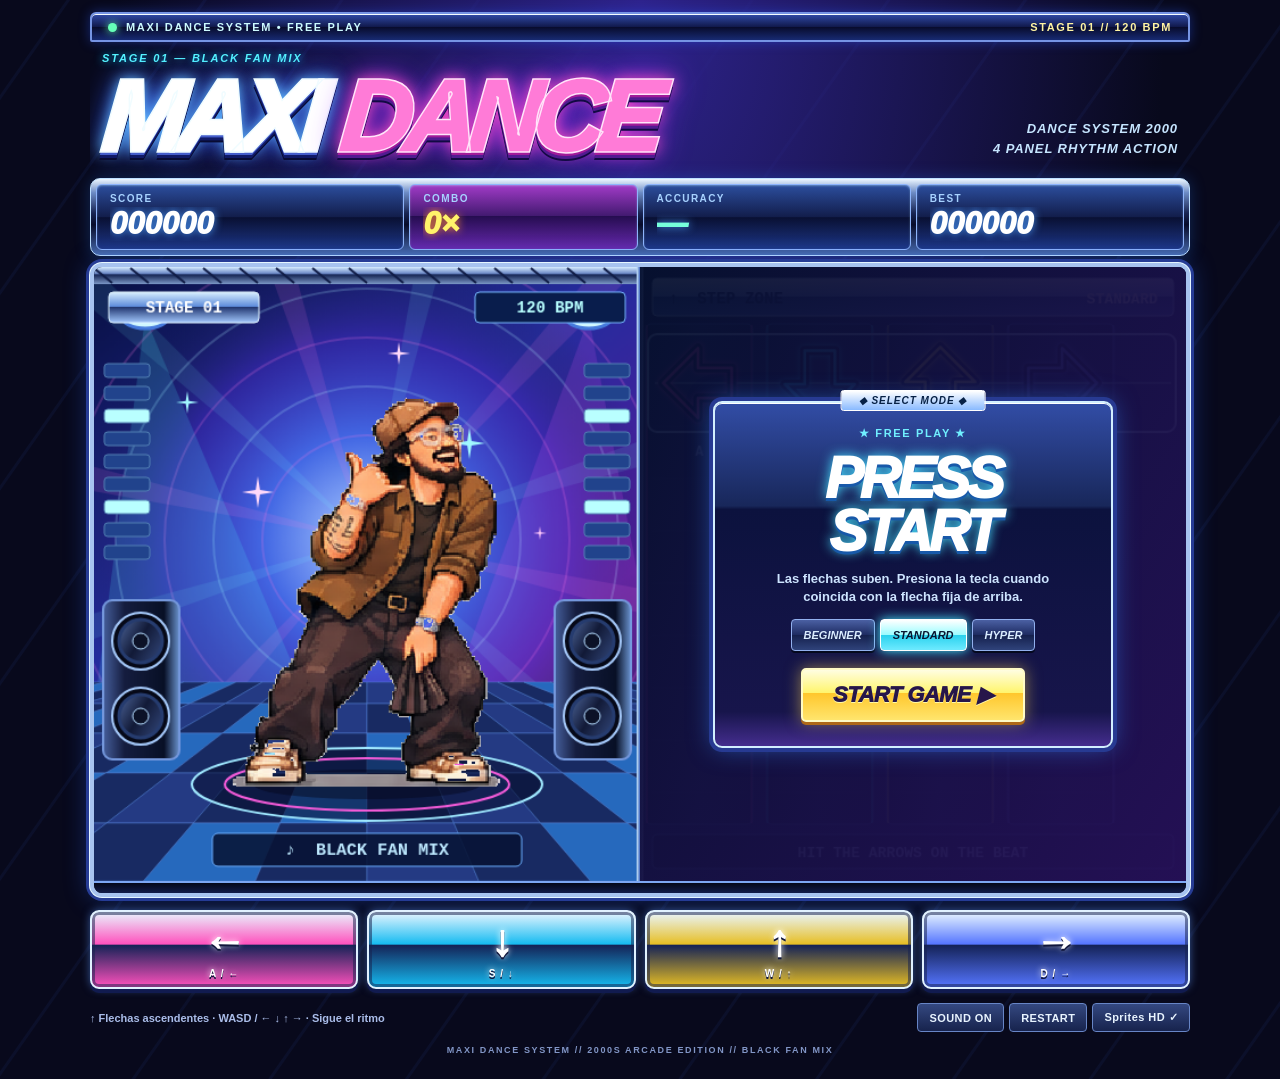
==== commit 16c6efba: "Keep scrolling notes visible through stationary DDR receptors" ====
--- a/fan-dance/index.html
+++ b/fan-dance/index.html
@@ -60,7 +60,7 @@
 function outlined(s,x,y,size,fill,sw=5){g.font='italic 1000 '+size+'px Arial Black, Arial, sans-serif';g.textAlign='center';g.lineJoin='round';g.strokeStyle='#07102b';g.lineWidth=sw;g.strokeText(s,x,y);g.fillStyle=fill;g.fillText(s,x,y)}
 function ring(x,y,rx,ry,fill,stroke,sw=2){g.beginPath();g.ellipse(x,y,rx,ry,0,0,Math.PI*2);if(fill){g.fillStyle=fill;g.fill()}if(stroke){g.strokeStyle=stroke;g.lineWidth=sw;g.stroke()}}
 const arrowPoints=[[-28,-13],[1,-13],[1,-30],[31,0],[1,30],[1,13],[-28,13]];
-function arrow(x,y,l,scale,color,hot=false,ghost=false){g.save();g.translate(x,y);g.rotate([Math.PI,Math.PI/2,-Math.PI/2,0][l]);g.scale(scale,scale);g.lineJoin='round';g.shadowColor=color;g.shadowBlur=hot?19:ghost?5:9;poly(arrowPoints,ghost?'#101c45':grad(0,-30,0,30,[[0,'#fff'],[.26,color],[.49,color],[.5,'#233179'],[.9,color],[1,'#fff']]),'#04091f',8);g.shadowBlur=0;g.beginPath();arrowPoints.forEach(([a,b],i)=>i?g.lineTo(a,b):g.moveTo(a,b));g.closePath();g.strokeStyle=hot?'#fff':ghost?color:'#dff8ff';g.lineWidth=2.5;g.stroke();if(!ghost){g.save();g.clip();rect(-40,-30,80,12,'#ffffff45');g.restore()}g.restore()}
+function arrow(x,y,l,scale,color,hot=false,ghost=false){g.save();g.translate(x,y);g.rotate([Math.PI,Math.PI/2,-Math.PI/2,0][l]);g.scale(scale,scale);g.lineJoin='round';g.shadowColor=color;g.shadowBlur=hot?19:ghost?5:9;poly(arrowPoints,ghost?null:grad(0,-30,0,30,[[0,'#fff'],[.26,color],[.49,color],[.5,'#233179'],[.9,color],[1,'#fff']]),'#04091f',8);g.shadowBlur=0;g.beginPath();arrowPoints.forEach(([a,b],i)=>i?g.lineTo(a,b):g.moveTo(a,b));g.closePath();g.strokeStyle=hot?'#fff':ghost?color:'#dff8ff';g.lineWidth=2.5;g.stroke();if(!ghost){g.save();g.clip();rect(-40,-30,80,12,'#ffffff45');g.restore()}g.restore()}
 function speaker(x,y){round(x,y,67,140,8,grad(x,y,x+67,y,[[0,'#465f9c'],[.28,'#151d3f'],[.8,'#081026'],[1,'#6a93cf']]),'#7598dd',2);for(let a of [y+36,y+102]){ring(x+33,a,25,25,'#060918','#a5c9fa',2);ring(x+33,a,19,19,grad(x,a-20,x+67,a+20,[[0,'#6b8cce'],[.48,'#121a37'],[1,'#4561a1']]),'#263c6f',3);ring(x+33,a,7,7,'#0c1227','#b5dcff',1)}}
 function dancer(t,phase){
 let idx=Math.floor(phase*4)%2,flip=false;if(hd){idx=Math.floor(phase*12)%6;if(playing&&pose>=0&&t-poseAt<.5){let frame=Math.min(5,Math.floor(Math.max(0,t-poseAt)*12));let row=pose===4?3:pose===2?2:pose===1?3:1;idx=row*6+frame;flip=pose===0}else if(playing&&combo>=8){idx=(Math.floor(phase/2)%2?2:0)*6+Math.floor(phase*12)%6}}else if(pose>=0&&t-poseAt<.52&&playing){idx=frameSets[pose][Math.min(1,Math.floor(Math.max(0,t-poseAt)/.16))]}
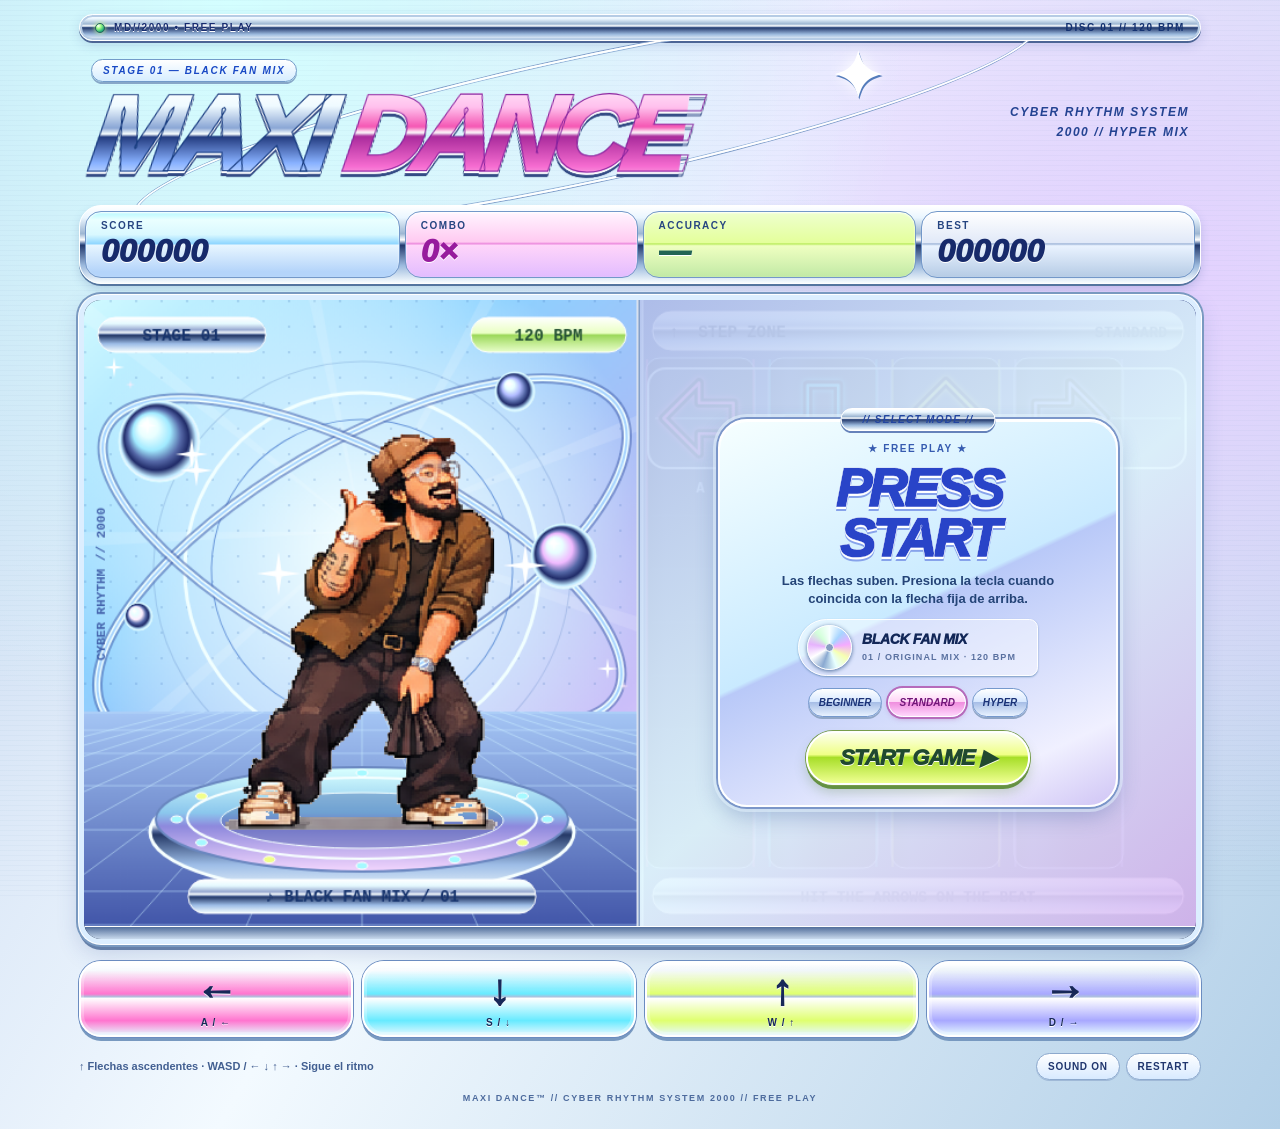
==== commit 0976fc84: "Y2K edition: iridescent chrome UI, CD selector and orbital cyber stage" ====
--- a/fan-dance/index.html
+++ b/fan-dance/index.html
@@ -1,35 +1,39 @@
 <!doctype html>
-<html lang="es"><head><meta charset="utf-8"><meta name="viewport" content="width=device-width,initial-scale=1,viewport-fit=cover"><meta name="theme-color" content="#08091c"><title>MAXI DANCE — Black Fan Mix</title>
+<html lang="es"><head><meta charset="utf-8"><meta name="viewport" content="width=device-width,initial-scale=1,viewport-fit=cover"><meta name="theme-color" content="#d4e8f5"><title>MAXI DANCE 2000 — Black Fan Mix</title>
 <style>
-:root{--ink:#090922;--blue:#2154fa;--cyan:#56f7ff;--pink:#ff3caa;--yellow:#fff46b;--purple:#7828d6;--silver:#d9eeff}
-*{box-sizing:border-box}html{color-scheme:dark}body{margin:0;color:#f1faff;background:radial-gradient(ellipse at 50% 0,#2e238d 0,transparent 58%),repeating-linear-gradient(125deg,transparent 0 54px,#1d327329 55px 57px,transparent 58px 112px),#08091c;font:700 14px Arial,Helvetica,sans-serif}
-main{max-width:1140px;margin:auto;padding:12px 20px 24px}button{font:inherit;cursor:pointer;touch-action:manipulation}button:focus-visible{outline:3px solid var(--yellow);outline-offset:3px}
-.top{display:flex;justify-content:space-between;align-items:center;gap:10px;padding:7px 16px;background:linear-gradient(180deg,#314ba9,#11194c 49%,#080b2b 50%,#172a72);border:2px solid #7694e4;box-shadow:0 0 12px #295af967,inset 0 1px #f7fdff;border-radius:6px 6px 2px 2px}
-.tag{font:900 11px Arial,sans-serif;letter-spacing:.15em;text-transform:uppercase}.brand{display:flex;align-items:center;gap:9px;color:#ccfaff}.dot{width:9px;height:9px;background:#66ffb8;box-shadow:0 0 9px #66ffb8;border-radius:100%}.top>.tag{color:#fff4a2}
-.intro{display:flex;align-items:end;justify-content:space-between;gap:12px;padding:10px 12px 15px;overflow:hidden}.intro>div>.tag{color:var(--cyan);font-style:italic;letter-spacing:.17em;text-shadow:0 0 8px #00b8ff}.intro p{margin:0 0 5px;color:#c6e5ff;font:italic 900 13px Arial;letter-spacing:.07em;text-align:right;line-height:1.5;white-space:nowrap}
-h1{font:italic 1000 clamp(48px,8.5vw,100px)/.86 Arial Black,Arial,sans-serif;letter-spacing:-.08em;white-space:nowrap;margin:10px 0 3px;color:white;-webkit-text-stroke:1.5px #f0fcff;text-shadow:0 3px #445dca,0 6px #101a67,0 8px #080b32,0 0 14px #66c4ff,0 0 30px #345aff;transform:skewX(-5deg);transform-origin:left center}h1 span{color:#ff7bd7;-webkit-text-stroke:1.5px #ffe5fa;text-shadow:0 3px #a21b9a,0 6px #521b91,0 8px #110a43,0 0 16px #ff4ebd,0 0 32px #9329ff}
-.hud{display:grid;grid-template-columns:1.15fr .85fr 1fr 1fr;gap:5px;padding:5px;background:linear-gradient(#ecf6ff,#6c8bc5 18%,#182452 45%,#070b2a 60%,#496bad);border-radius:10px;border:1px solid #bddfff;margin-bottom:7px;box-shadow:0 0 16px #247bff44}
-.stat{background:linear-gradient(180deg,#2c4e9d,#121d4b 50%,#091033 51%,#1d3685);border:1px solid #8eb4fc;border-radius:6px;padding:8px 13px;min-width:0;box-shadow:inset 0 1px 2px #c0f0ff66}.stat:nth-child(2){background:linear-gradient(#a13bc7,#431a71 48%,#260d51 49%,#6629ac)}.stat small{display:block;color:#a7d2ff;font:900 10px Arial;letter-spacing:.14em}.stat strong{font:italic 1000 clamp(19px,3.8vw,31px)/1.1 Arial Black,Arial,sans-serif;font-variant-numeric:tabular-nums;display:block;color:white;margin-top:3px;overflow:hidden;text-shadow:0 0 9px #4d9bff}.stat:nth-child(2) strong{color:#fff36a;text-shadow:0 0 8px #ff8b30}.stat:nth-child(3) strong{color:#76ffdb}
-.screen{position:relative;isolation:isolate;overflow:hidden;border:4px solid #a7c3ef;border-radius:12px;box-shadow:0 0 0 1px #e5f6ff,0 0 0 4px #263c95,0 0 26px #2769ff63;background:#05081f}canvas{display:block;width:100%;height:auto}.progress{height:12px;background:linear-gradient(#05081a,#121c4a);border-top:2px solid #7da7f3;padding:2px}.progress i{display:block;width:0;height:100%;background:linear-gradient(0deg,#108bf4,#82fbff 65%,#fff);box-shadow:0 0 8px #46edff;border-radius:2px}
-.overlay{position:absolute;inset:0 0 12px 50%;display:flex;align-items:center;justify-content:center;background:linear-gradient(125deg,#06102ef0,#251056f5);padding:16px;overflow:auto}.overlay[hidden]{display:none}.menu{width:min(400px,100%);padding:24px 16px;text-align:center;border:2px solid #d2efff;border-radius:9px;background:linear-gradient(#324da6,#18275a 30%,#0c123e 31%,#17154b 90%,#442d8e);box-shadow:0 0 0 4px #273a92,0 0 24px #3588ff88,inset 0 1px #fff;position:relative}.menu:before{content:"◆  SELECT MODE  ◆";position:absolute;top:-13px;left:50%;transform:translateX(-50%);white-space:nowrap;color:#072146;background:linear-gradient(#fff,#89baff);padding:4px 17px;border:1px solid white;border-radius:3px;font:italic 900 10px Arial;letter-spacing:.1em}.menu h2{font:italic 1000 clamp(27px,4.8vw,57px)/.93 Arial Black,Arial,sans-serif;letter-spacing:-.06em;margin:12px 0;color:#fff;text-shadow:0 3px #1859a9,0 0 12px #47dfff}.menu p{max-width:295px;margin:10px auto 13px;color:#cde4ff;font-size:13px;line-height:1.4}
-.choices{display:flex;justify-content:center;gap:5px;margin:13px 0 17px}.choices button{font:italic 900 11px Arial;color:#dbedff;background:linear-gradient(#4b60a3,#1e2c62 49%,#15204c 50%,#2f437b);border:1px solid #92b0ee;border-radius:4px;padding:9px 12px;box-shadow:0 2px #04091f}.choices button.active{color:#081531;border-color:white;background:linear-gradient(#fff,#9cfcff 49%,#29d1ed 50%,#6eeaff);box-shadow:0 0 12px #48eaff}
-.start{font:italic 1000 22px Arial Black,Arial,sans-serif;letter-spacing:-.025em;background:linear-gradient(#fffde1,#fff56c 46%,#ffc72d 47%,#ffe56d);color:#27164a;border:2px solid #fffbc4;padding:12px 30px;min-width:190px;border-radius:5px;box-shadow:0 3px #ae6817,0 0 16px #ffda4d87;text-shadow:0 1px #fff9a8}.start:hover{filter:brightness(1.12)}.start:active{transform:translateY(3px);box-shadow:0 0 12px #ffda4d}
-.controls{display:grid;grid-template-columns:repeat(4,1fr);gap:9px;margin-top:13px}.key{--key:#ff51bd;position:relative;background:linear-gradient(180deg,#e9f6ff 0%,var(--key) 43%,#142256 44%,var(--key) 100%);border:2px solid #e1f2ff;border-radius:9px;color:white;padding:8px;font:1000 clamp(28px,5vw,43px)/1 Arial,sans-serif;box-shadow:0 4px #111b50,0 0 9px #5387e599,inset 0 0 0 3px #18235088;text-shadow:0 2px #10163c,0 0 6px #fff;user-select:none;touch-action:none}.key:nth-child(2){--key:#15bbf1}.key:nth-child(3){--key:#e7be23}.key:nth-child(4){--key:#5575ff}.key span{display:block;font:900 10px Arial;letter-spacing:.1em;margin-top:5px}.key.active{background:#edfcff;color:#18255a;transform:translateY(3px);box-shadow:0 0 20px var(--key);text-shadow:none}
-.foot{display:flex;justify-content:space-between;align-items:center;gap:10px;margin-top:14px;flex-wrap:wrap;font-size:11px;color:#aabde9}.tools{display:flex;gap:5px;flex-wrap:wrap}.tools button{border:1px solid #6785c6;background:linear-gradient(#344880,#17234d);padding:7px 11px;color:#e8f4ff;font:900 11px Arial;letter-spacing:.04em;border-radius:4px}.credit{margin-top:13px;text-align:center;font-size:9px;color:#8296c6;letter-spacing:.18em}.result{font:italic 1000 28px Arial Black,Arial;color:var(--yellow);text-shadow:0 0 8px #ff9b30}
-@media(max-width:600px){main{padding:9px 10px 16px}.top{padding:6px 8px}.intro{padding:8px 3px 11px}.intro p{display:none}.intro>div>.tag{font-size:9px}h1{font-size:clamp(45px,11.7vw,70px);margin:8px 0 2px}.tag{font-size:9px}.hud{gap:3px;padding:3px;margin-bottom:6px}.stat{padding:5px}.stat small{font-size:8px;letter-spacing:0}.stat strong{font-size:clamp(15px,4.6vw,23px)}.screen{border-width:3px;border-radius:8px}.overlay{inset:43% 0 12px;padding:8px}.menu{padding:14px 9px}.menu h2{font-size:36px;margin:6px 0}.menu p{font-size:12px;margin:6px auto}.choices{margin:10px 0 11px}.choices button{padding:7px 8px;font-size:10px}.start{padding:9px 22px;font-size:19px}.controls{gap:6px;margin-top:10px}.key{padding:7px;font-size:30px}.foot{margin-top:11px}}
+:root{--ink:#10174e;--blue:#254bfe;--cyan:#8df9ff;--pink:#ff42b8;--yellow:#f0ff52;--purple:#7557ef;--silver:#d8e8fa;--chrome:linear-gradient(180deg,#fff 0%,#eaf6ff 15%,#9db6d2 36%,#fff 44%,#546f9f 49%,#243a6d 51%,#9bb9dd 77%,#f8fdff 100%)}
+*{box-sizing:border-box}html{color-scheme:light}body{margin:0;color:var(--ink);background:radial-gradient(ellipse at 18% 0,#d4ffff 0,transparent 46%),radial-gradient(ellipse at 90% 25%,#e4d1ff 0,transparent 50%),linear-gradient(120deg,#c2d4ef,#f3faff 45%,#b3d0e8);font:700 14px Arial,Helvetica,sans-serif;min-height:100vh}body:before{content:"";position:fixed;inset:0;pointer-events:none;background:repeating-linear-gradient(0deg,transparent 0 4px,#6a95ba0c 4px 5px);z-index:-1}
+main{max-width:1170px;margin:auto;padding:14px 24px 26px}button{font:inherit;cursor:pointer;touch-action:manipulation}button:focus-visible{outline:3px solid #a500bd;outline-offset:3px}
+.top{display:flex;justify-content:space-between;align-items:center;gap:10px;padding:7px 15px;border-radius:22px;background:var(--chrome);border:1px solid #fff;box-shadow:0 2px 0 #4d6595,0 4px 12px #2f47972b,inset 0 0 0 2px #b6cce5}
+.tag{font:900 10px Arial,sans-serif;letter-spacing:.16em;text-transform:uppercase}.brand{display:flex;align-items:center;gap:9px;color:#172c70;text-shadow:0 1px white}.dot{width:10px;height:10px;background:radial-gradient(circle at 30% 24%,white,#a4ff88 30%,#1eaa78 75%);border:1px solid #276859;border-radius:50%;box-shadow:0 0 5px #c7ff8c}.top>.tag{color:#153271}
+.intro{position:relative;isolation:isolate;display:flex;align-items:center;justify-content:space-between;gap:12px;padding:18px 12px 19px;overflow:hidden}.intro:before{content:"";position:absolute;width:82%;height:75%;border:2px solid #fff;box-shadow:0 0 0 1px #809ec9,inset 0 0 0 1px #93b2d7;border-radius:50%;transform:rotate(-12deg);left:4%;top:9%;z-index:-1}.intro:after{content:"✦";font-size:62px;line-height:1;color:#fff;text-shadow:1px 2px #547cbb,0 0 15px #fff;position:absolute;top:5px;left:67%;z-index:-1}
+.intro>div>.tag{display:inline-block;color:#1949c5;font-style:italic;letter-spacing:.17em;background:linear-gradient(#fff,#d6edff);padding:5px 11px;border:1px solid #729bc9;border-radius:30px;box-shadow:0 2px #87a7c8}.intro p{margin:0 0 0 10px;color:#244392;font:italic 900 12px Arial;letter-spacing:.13em;text-align:right;line-height:1.7;white-space:nowrap}
+h1{position:relative;font:italic 1000 clamp(48px,8.7vw,104px)/.96 Arial Black,Arial,sans-serif;letter-spacing:-.085em;white-space:nowrap;margin:4px 0 0;transform:skewX(-8deg) scaleX(1.04);transform-origin:left center;color:#dceaff;-webkit-text-stroke:1.2px #193d80;text-shadow:0 2px #fff,0 4px #8199cc,0 6px #324e96,0 9px #14285c,0 10px 14px #253f8350}h1 span{color:#ffa8df;-webkit-text-stroke:1px #83219d;text-shadow:0 2px #fff2ff,0 4px #ec61b4,0 6px #8c368e,0 9px #4b2272,0 10px 14px #723ca350}
+@supports(background-clip:text) or (-webkit-background-clip:text){h1{background:linear-gradient(#fff 0%,#effaff 20%,#8aa6d5 42%,#f9ffff 48%,#243c80 51%,#88b1ff 77%,#f8ffff 100%);background-clip:text;-webkit-background-clip:text;color:transparent;filter:drop-shadow(0 2px 0 #fff) drop-shadow(0 3px 0 #334b85);text-shadow:none}h1 span{background:linear-gradient(#fff6ff 0%,#ffc0ed 26%,#f456b3 43%,#fff 48%,#a82a9b 51%,#f66cd0 77%,#ffedff 100%);background-clip:text;-webkit-background-clip:text;color:transparent;text-shadow:none}}
+.hud{display:grid;grid-template-columns:1.15fr .85fr 1fr 1fr;gap:5px;padding:5px;background:var(--chrome);border-radius:22px;border:1px solid white;margin-bottom:11px;box-shadow:0 2px 0 #55769f,0 5px 10px #395b9b35}
+.stat{background:linear-gradient(#b3faff,#eaffff 12%,#d9f8ff 35%,#8fd6ff 49%,#e8f6ff 51%,#b4d4fa 92%);border:1px solid #7398c9;border-radius:16px;padding:8px 15px;min-width:0;box-shadow:inset 0 1px 2px #fff}.stat:nth-child(2){background:linear-gradient(#fff5ff,#ffcaf1 46%,#eb88dd 49%,#ffd5fa 51%,#e2bcff)}.stat:nth-child(3){background:linear-gradient(#eeffcf,#e4ff9b 47%,#bbec60 49%,#efffc1 52%,#c1e9a5)}.stat:nth-child(4){background:linear-gradient(#fff,#e1e9f8 47%,#a0b6d9 49%,#eaf3ff 52%,#b5cbe5)}.stat small{display:block;color:#264581;font:900 10px Arial;letter-spacing:.15em}.stat strong{font:italic 1000 clamp(19px,3.8vw,32px)/1.1 Arial Black,Arial,sans-serif;font-variant-numeric:tabular-nums;display:block;color:#172a6b;margin-top:3px;overflow:hidden;text-shadow:0 1px white}.stat:nth-child(2) strong{color:#971b9d}.stat:nth-child(3) strong{color:#226454}
+.screen{position:relative;isolation:isolate;overflow:hidden;border:5px solid #dceeff;border-radius:22px;background:#071133;box-shadow:0 0 0 1px white,0 0 0 3px #7999c0,0 6px 0 #647fa8,0 9px 22px #344b9435}canvas{display:block;width:100%;height:auto}.progress{height:13px;background:linear-gradient(#526e9b,#c9daed);border-top:1px solid #fff;padding:2px 5px}.progress i{display:block;width:0;height:100%;background:linear-gradient(0deg,#09a7ec,#9effff 60%,#fff);box-shadow:0 0 7px #62eaff;border-radius:20px}
+.overlay{position:absolute;inset:0 0 13px 50%;display:flex;align-items:center;justify-content:center;background:linear-gradient(140deg,#bbc9f2e8,#e4f8fff0 53%,#dcbdf4ed);padding:20px;overflow:auto}.overlay[hidden]{display:none}.menu{width:min(400px,100%);padding:22px 15px 20px;text-align:center;border:2px solid #fff;border-radius:29px;background:linear-gradient(155deg,#f6ffff,#c9eaff 48%,#b9c9f8 49%,#f0f0ff 85%,#d0c5f5);box-shadow:0 0 0 2px #7b96c9,0 0 0 5px #e7f5ff88,0 9px 22px #38569f55,inset 0 1px #fff;position:relative;color:#122758}.menu:before{content:"//  SELECT MODE  //";position:absolute;top:-13px;left:50%;transform:translateX(-50%);white-space:nowrap;color:#2345a0;background:var(--chrome);padding:5px 21px;border:1px solid white;border-radius:30px;font:italic 900 10px Arial;letter-spacing:.13em;box-shadow:0 2px #6682ba}.menu h2{font:italic 1000 clamp(27px,4.5vw,54px)/.93 Arial Black,Arial,sans-serif;letter-spacing:-.065em;margin:9px 0;color:#2944c8;-webkit-text-stroke:.4px #fff;text-shadow:0 2px #fff,0 4px #87a3eb}.menu p{max-width:295px;margin:8px auto 10px;color:#244477;font-size:13px;line-height:1.4}
+.disc-track{display:flex;align-items:center;gap:10px;text-align:left;margin:0 auto 9px;width:min(240px,100%);padding:5px 8px;background:#ffffff70;border:1px solid #fff;border-radius:40px 12px 12px 40px;box-shadow:0 1px 2px #7598c1}.disc{display:block;position:relative;flex:0 0 45px;width:45px;height:45px;border:1px solid white;border-radius:50%;background:conic-gradient(#f7ffff,#a6d4ff,#f4aaff,#f6ffb1,#e7ffff,#8aa9d1,#fff,#e6b3fd,#d2ffd9,#f7ffff);box-shadow:0 1px 4px #486998}.disc:after{content:"";position:absolute;inset:17px;border:1px solid #fff;border-radius:50%;background:#879dc2}.disc-track b{font:italic 1000 14px Arial;display:block;letter-spacing:-.025em}.disc-track small{font:900 9px Arial;letter-spacing:.12em;color:#5a71a0}
+.choices{display:flex;justify-content:center;gap:6px;margin:12px 0 14px}.choices button{font:italic 900 10px Arial;color:#1a3277;background:linear-gradient(#fff,#d7e8ff 47%,#a6bde6 49%,#e8f2ff);border:1px solid #7599cd;border-radius:18px;padding:8px 10px;box-shadow:0 2px #90a6c6}.choices button.active{color:#701678;border-color:white;background:linear-gradient(#fff,#ffd4f6 47%,#ef8dde 49%,#ffd6fc);box-shadow:0 0 0 2px #b66bbb,0 2px 5px #b66bbb80}
+.start{font:italic 1000 22px Arial Black,Arial,sans-serif;letter-spacing:-.04em;background:linear-gradient(#fcffed,#efff86 43%,#a7de28 49%,#efff92 100%);color:#20492f;border:2px solid #fff;padding:12px 32px;min-width:184px;border-radius:45px;box-shadow:0 0 0 1px #779d4b,0 4px #649143,0 8px 12px #668c574d;text-shadow:0 1px #fcffed}.start:hover{filter:brightness(1.08)}.start:active{transform:translateY(3px);box-shadow:0 0 0 1px #779d4b}
+.controls{display:grid;grid-template-columns:repeat(4,1fr);gap:9px;margin-top:17px}.key{--key:#ff75cf;position:relative;background:linear-gradient(180deg,#fff 0%,#ffffffb0 10%,var(--key) 43%,#adc1dd 47%,#fff 49%,var(--key) 80%,#e4f8ff 100%);border:2px solid #fff;border-radius:22px;color:#172858;padding:7px;font:1000 clamp(28px,5vw,42px)/1 Arial,sans-serif;box-shadow:0 0 0 1px #6b8cc0,0 4px #7899c0,inset 0 0 0 3px #ffffff40;text-shadow:0 1px white;user-select:none;touch-action:none}.key:nth-child(2){--key:#67eaff}.key:nth-child(3){--key:#dfff6f}.key:nth-child(4){--key:#a8a8ff}.key span{display:block;font:900 10px Arial;letter-spacing:.1em;margin-top:5px}.key.active{background:#fff;color:#294ecb;transform:translateY(3px);box-shadow:0 0 18px var(--key),0 0 0 1px #7c9bd0}
+.foot{display:flex;justify-content:space-between;align-items:center;gap:10px;margin-top:16px;flex-wrap:wrap;font-size:11px;color:#425f91}.tools{display:flex;gap:6px;flex-wrap:wrap}.tools button{border:1px solid #8da9cd;background:linear-gradient(#fff,#d8eaff);padding:7px 11px;color:#20366e;font:900 10px Arial;letter-spacing:.07em;border-radius:20px;box-shadow:0 1px #a0b9d7}.credit{margin-top:13px;text-align:center;font-size:9px;color:#4d6b9d;letter-spacing:.18em}.result{font:italic 1000 27px Arial Black,Arial;color:#a729b4;text-shadow:0 1px #fff}
+@media(max-width:600px){main{padding:10px 10px 16px}.top{padding:6px 9px}.intro{padding:12px 3px 15px}.intro p{display:none}.intro>div>.tag{font-size:8px}h1{font-size:clamp(43px,11.5vw,72px)}.tag{font-size:8px}.hud{gap:3px;padding:3px;margin-bottom:8px;border-radius:13px}.stat{padding:6px 5px;border-radius:10px}.stat small{font-size:8px;letter-spacing:0}.stat strong{font-size:clamp(15px,4.4vw,23px)}.screen{border-width:3px;border-radius:15px}.overlay{inset:40.8% 0 13px;padding:10px}.menu{padding:12px 10px;border-radius:22px}.menu h2{font-size:29px;margin:4px 0}.menu p{font-size:11px;margin:5px auto}.disc-track{margin-bottom:5px;padding:4px 7px}.disc{width:35px;height:35px;flex-basis:35px}.disc:after{inset:13px}.choices{margin:7px 0 9px}.choices button{padding:6px 8px;font-size:10px}.start{padding:8px 23px;font-size:18px}.controls{gap:7px;margin-top:14px}.key{padding:7px;font-size:30px;border-radius:15px}.foot{margin-top:13px}}
+@media(prefers-reduced-motion:reduce){*{transition:none!important}}
 </style></head><body><main>
-<header class="top"><div class="brand"><i class="dot"></i><span class="tag">MAXI DANCE SYSTEM • FREE PLAY</span></div><span class="tag">STAGE 01 // 120 BPM</span></header>
-<section class="intro"><div><div class="tag">STAGE 01 — BLACK FAN MIX</div><h1>MAXI<span> DANCE</span></h1></div><p>DANCE SYSTEM 2000<br>4 PANEL RHYTHM ACTION</p></section>
+<header class="top"><div class="brand"><i class="dot"></i><span class="tag">MD//2000 • FREE PLAY</span></div><span class="tag">DISC 01 // 120 BPM</span></header>
+<section class="intro"><div><div class="tag">STAGE 01 — BLACK FAN MIX</div><h1>MAXI<span> DANCE</span></h1></div><p>CYBER RHYTHM SYSTEM<br>2000 // HYPER MIX</p></section>
 <div class="hud"><div class="stat"><small>SCORE</small><strong id="score">000000</strong></div><div class="stat"><small>COMBO</small><strong id="combo">0×</strong></div><div class="stat"><small>ACCURACY</small><strong id="acc">—</strong></div><div class="stat"><small>BEST</small><strong id="best">000000</strong></div></div>
 <div class="screen"><canvas id="game" width="960" height="540" aria-label="Pista de baile y cuatro carriles de notas"></canvas><div class="progress"><i id="progress"></i></div>
-<div class="overlay" id="overlay"><div class="menu"><div class="tag" id="eyebrow" style="color:#70efff">★ FREE PLAY ★</div><h2 id="heading">PRESS<br>START</h2><p id="description">Las flechas suben. Presiona la tecla cuando coincida con la flecha fija de arriba.</p><div class="result" id="result"></div><div class="choices" id="choices"><button data-mode="easy">BEGINNER</button><button class="active" data-mode="normal">STANDARD</button><button data-mode="hard">HYPER</button></div><button class="start" id="start">START GAME ▶</button></div></div></div>
+<div class="overlay" id="overlay"><div class="menu"><div class="tag" id="eyebrow" style="color:#365bb0">★ FREE PLAY ★</div><h2 id="heading">PRESS<br>START</h2><p id="description">Las flechas suben. Presiona la tecla cuando coincida con la flecha fija de arriba.</p><div class="disc-track"><i class="disc" aria-hidden="true"></i><div><b>BLACK FAN MIX</b><small>01 / ORIGINAL MIX · 120 BPM</small></div></div><div class="result" id="result"></div><div class="choices" id="choices"><button data-mode="easy">BEGINNER</button><button class="active" data-mode="normal">STANDARD</button><button data-mode="hard">HYPER</button></div><button class="start" id="start">START GAME ▶</button></div></div></div>
 <div class="controls"><button class="key" data-lane="0" aria-label="Izquierda">←<span>A / ←</span></button><button class="key" data-lane="1" aria-label="Abajo">↓<span>S / ↓</span></button><button class="key" data-lane="2" aria-label="Arriba">↑<span>W / ↑</span></button><button class="key" data-lane="3" aria-label="Derecha">→<span>D / →</span></button></div>
-<div class="foot"><span>↑ Flechas ascendentes · WASD / ← ↓ ↑ → · Sigue el ritmo</span><div class="tools"><button id="mute">SOUND ON</button><button id="restart">RESTART</button><button id="loadAtlas">Cargar sprites HD</button><input id="atlasFile" type="file" accept="image/png" hidden></div></div><div class="credit tag">MAXI DANCE SYSTEM // 2000s ARCADE EDITION // BLACK FAN MIX</div>
+<div class="foot"><span>↑ Flechas ascendentes · WASD / ← ↓ ↑ → · Sigue el ritmo</span><div class="tools"><button id="mute">SOUND ON</button><button id="restart">RESTART</button><button id="loadAtlas" hidden>Cargar sprites HD</button><input id="atlasFile" type="file" accept="image/png" hidden></div></div><div class="credit tag">MAXI DANCE™ // CYBER RHYTHM SYSTEM 2000 // FREE PLAY</div>
 </main><script src="sprites.js"></script><script>
 'use strict';
 const $=id=>document.getElementById(id), c=$('game'), g=c.getContext('2d'), W=960,H=540;
 const img=new Image();let hd=false;img.onload=()=>{hd=img.naturalWidth===1680&&img.naturalHeight===1216;document.getElementById('loadAtlas').textContent=hd?'Sprites HD ✓':'Cargar sprites HD';};img.onerror=()=>{if(img.src!==window.FAN_SPRITES&&window.FAN_SPRITES)img.src=window.FAN_SPRITES;};img.src='atlas-hd.png?v=4244cd24';
-const arrows=['←','↓','↑','→'], colors=['#ff4caa','#24dcff','#ffe75c','#7386ff'], keys={ArrowLeft:0,ArrowDown:1,ArrowUp:2,ArrowRight:3,a:0,s:1,w:2,d:3};
+const arrows=['←','↓','↑','→'], colors=['#ff62cb','#36e7fa','#deff57','#9295ff'], keys={ArrowLeft:0,ArrowDown:1,ArrowUp:2,ArrowRight:3,a:0,s:1,w:2,d:3};
 let mode='normal', playing=false, starting=false, muted=false, audio=null, master=null, noise=null, t0=0, step=0, notes=[], score=0, combo=0, maxCombo=0, perfect=0, great=0, good=0, miss=0, best=0, feedback='', feedbackAt=-100, pose=-1, poseAt=-100, pressed=[-100,-100,-100,-100], last=0;
 const beat=.5, length=48, endAt=49, hitY=102, speed=186, laneX= [532,638,744,850], frameSets=[[2,3],[8,9],[6,7],[4,5],[10,11]];
 try{best=+(localStorage.getItem('fan-dance-best')||0)}catch(e){} $('best').textContent=String(best).padStart(6,'0');
@@ -66,39 +70,48 @@
 let idx=Math.floor(phase*4)%2,flip=false;if(hd){idx=Math.floor(phase*12)%6;if(playing&&pose>=0&&t-poseAt<.5){let frame=Math.min(5,Math.floor(Math.max(0,t-poseAt)*12));let row=pose===4?3:pose===2?2:pose===1?3:1;idx=row*6+frame;flip=pose===0}else if(playing&&combo>=8){idx=(Math.floor(phase/2)%2?2:0)*6+Math.floor(phase*12)%6}}else if(pose>=0&&t-poseAt<.52&&playing){idx=frameSets[pose][Math.min(1,Math.floor(Math.max(0,t-poseAt)/.16))]}
 if(img.complete&&img.naturalWidth){g.imageSmoothingEnabled=false;if(hd){g.save();g.translate(240,457);if(flip)g.scale(-1,1);g.drawImage(img,(idx%6)*280,Math.floor(idx/6)*304,280,304,-190,-(304/280*380)+19,380,304/280*380);g.restore()}else{g.drawImage(img,idx*36,0,36,42,108,152,264,308)}g.imageSmoothingEnabled=true}else{outlined('LOADING...',240,295,27,'#fff')}
 }
+
+function chrome(x,y,x2,y2){return grad(x,y,x2,y2,[[0,'#fff'],[.18,'#e6faff'],[.36,'#98a9d1'],[.44,'#faffff'],[.49,'#53699c'],[.52,'#253967'],[.76,'#9dbde7'],[1,'#f8ffff']])}
+function orbit(x,y,rx,ry,angle){g.save();g.translate(x,y);g.rotate(angle);ring(0,0,rx,ry,null,'#4663b08c',9);ring(0,0,rx,ry,null,'#f1ffff',5);ring(0,0,rx,ry,null,'#a9d5ff',2);g.restore()}
+function sphere(x,y,r,color){let a=g.createRadialGradient(x-r*.34,y-r*.43,r*.04,x,y,r);a.addColorStop(0,'#fff');a.addColorStop(.21,'#e9ffff');a.addColorStop(.44,color);a.addColorStop(.64,'#5568a7');a.addColorStop(.79,'#202b68');a.addColorStop(.93,'#c1eaff');a.addColorStop(1,'#fff');ring(x,y,r,r,a,'#d8faff',1);star(x-r*.29,y-r*.39,r*.23,'#fff')}
 function stage(t,pulse,phase){g.save();g.beginPath();g.rect(0,0,480,540);g.clip();
-rect(0,0,480,540,grad(0,0,400,540,[[0,'#070f40'],[.42,'#252c9e'],[.74,'#551b9a'],[1,'#090d31']]));
-let aura=g.createRadialGradient(240,240,10,240,240,255);aura.addColorStop(0,'#a5c5ff');aura.addColorStop(.33,'#4368e4');aura.addColorStop(.69,'#3c2ab699');aura.addColorStop(1,'#17204600');rect(0,0,480,490,aura);
-let turn=reduced?0:phase*.12;for(let j=0;j<12;j++){let a=j*Math.PI/6+turn;poly([[240,240],[240+Math.cos(a)*540,240+Math.sin(a)*540],[240+Math.cos(a+.085)*540,240+Math.sin(a+.085)*540]],j%2?'#74f8ff1a':'#ff77dd20')}
-for(let i=0;i<5;i++){let r=92+i*43;ring(240,240,r,r,null,i%2?'#a9e9ff36':'#ff76de32',2)}
-for(let i=0;i<8;i++){let x=20+i*62,y=40+(i*79)%280;star(x,y,6+i%3*4,i%2?'#a1f7ff':'#ffd8fa')}
-for(let j=0;j<2;j++){let x=j?435:45,shift=reduced?0:Math.sin(phase*1.2+j*2)*54;poly([[x,44],[x-100+shift,405],[x+100+shift,405]],j?'#ef5aff25':'#4befff29');ring(x,44,20,10,'#d0f7ff','#4579dc',3)}
-// metallic truss and LED panels
-rect(0,0,480,15,grad(0,0,0,15,[[0,'#d7edff'],[.4,'#6683c4'],[.45,'#152452'],[1,'#7b97c6']]));for(let i=0;i<16;i++)line(i*32,1,i*32+16,14,'#101c46',2);
-for(let x of [9,431])for(let i=0;i<9;i++){let y=85+i*20;round(x,y,40,12,3,(i+Math.floor(phase*2))%4===0?'#b9ffff':'#21438c','#5280b4',1)}
-rect(0,365,480,175,grad(0,365,0,540,[[0,'#0a1644'],[1,'#10123c']]));
-let rows=[365,384,410,445,489,540];for(let r=0;r<5;r++){let a=rows[r],b=rows[r+1],wa=23+(a-365)*.43,wb=23+(b-365)*.43;for(let k=-12;k<12;k++){let lit=(k+r+Math.floor(phase*2))%4===0;let col=lit?(combo>=8?'#ac4aee':'#2669bd'):((k+r)%2?'#182a62':'#243a83');poly([[240+k*wa,a],[240+(k+1)*wa,a],[240+(k+1)*wb,b],[240+k*wb,b]],col,'#5686d779',1)}}
-ring(240,455,154,32,'#050b2988','#9fe8ff',2);ring(240,455,125,23,null,'#f35bd8',2);speaker(8,293);speaker(405,293);ring(240,455,100,13,'#05081b77');
+rect(0,0,480,540,grad(0,0,480,540,[[0,'#d0faff'],[.32,'#8cd2ff'],[.64,'#b1b7f5'],[1,'#efc9ff']]));
+let aura=g.createRadialGradient(240,218,10,240,218,260);aura.addColorStop(0,'#f5ffff');aura.addColorStop(.58,'#dcf4ffaa');aura.addColorStop(1,'#efffff00');rect(0,0,480,490,aura);
+for(let y=0;y<345;y+=22)for(let x=0;x<480;x+=22){g.globalAlpha=.2;rect(x,y,2,2,'#3c71bb');g.globalAlpha=1}
+for(let j=0;j<9;j++){let a=j*Math.PI*2/9-.4;poly([[240,200],[240+Math.cos(a)*600,200+Math.sin(a)*600],[240+Math.cos(a+.05)*600,200+Math.sin(a+.05)*600]],'#ffffff24')}
+g.save();g.translate(240,233);g.rotate(-.17);ring(0,0,180,180,null,'#4e7abd42',1);ring(0,0,153,153,null,'#f1ffff',3);ring(0,0,130,130,null,'#6a98db',1);g.restore();
+orbit(240,225,258,102,-.53);orbit(240,225,248,91,.48);
+sphere(65,122,35,'#a1eaff');sphere(414,221,28,'#f0baff');sphere(372,79,17,'#b0baff');sphere(47,273,12,'#fff0ff');
+for(let i=0;i<8;i++){let x=26+(i*71)%430,y=58+(i*89)%274;star(x,y,9+i%3*5,'#fff');if(i%3===0)star(x+14,y+15,4,'#ffecfa')}
+g.save();g.translate(18,245);g.rotate(-Math.PI/2);txt('CYBER RHYTHM // 2000',0,0,11,'#4564ad','center');g.restore();
+// perspective grid with glass-and-chrome platform
+rect(0,355,480,185,grad(0,355,0,540,[[0,'#a5c6f5'],[1,'#4256a9']]));
+for(let i=-9;i<=9;i++)line(240+i*17,355,240+i*100,540,'#c8edff88',1);
+for(let y of [356,371,391,419,457,510,539])line(0,y,480,y,'#c4e5ff88',1);
+ring(240,459,183,54,chrome(0,405,0,513),'#f6ffff',3);ring(240,448,178,45,grad(0,405,0,494,[[0,'#d7ffff'],[.42,'#8bc7ed'],[.55,'#8e89dd'],[1,'#f7d9ff']]),'#6a87c0',2);
+ring(240,447,151,35,null,'#f7ffff',2);ring(240,449,122,24,'#304e9550','#f4ffff',1);
+for(let j=0;j<12;j++){let a=j*Math.PI/6;let x=240+Math.cos(a)*160,y=448+Math.sin(a)*40;ring(x,y,5,3,(j+Math.floor(phase*2))%3===0?'#f1ff8b':'#a6f9ff','#fff',1)}
 dancer(t,phase);
-round(13,22,132,27,4,grad(0,22,0,49,[[0,'#d8efff'],[.49,'#5887d9'],[.5,'#243972'],[1,'#a3c8ff']]),'#e1f5ff',1);txt('STAGE 01',79,40,14,'#fff','center');
-round(335,22,132,27,4,'#091d4c','#76b7ff',1);txt('120 BPM',401,40,14,'#b7ffff','center');
-round(104,498,272,29,5,'#071233d9','#6baeff',1);txt('♪  BLACK FAN MIX',240,517,15,'#bde9ff','center');
-if(playing&&t<0){round(154,194,172,112,12,'#121b57e8','#b3e9ff',3);outlined(String(Math.max(1,Math.ceil(-t))),240,278,92,'#fff46b',8)}
+round(12,15,145,30,15,chrome(0,15,0,45),'#fff',1);txt('STAGE 01',84,35,14,'#17346c','center');
+round(334,15,134,30,15,grad(0,15,0,45,[[0,'#fff'],[.45,'#eaffc3'],[.51,'#9dd95b'],[1,'#eaffcc']]),'#fff',1);txt('120 BPM',401,35,14,'#255234','center');
+round(90,500,300,29,14,chrome(0,500,0,529),'#fff',1);txt('♪ BLACK FAN MIX / 01',240,519,14,'#18356e','center');
+if(playing&&t<0){round(153,192,174,115,30,'#e5f5ffe8','#fff',3);outlined(String(Math.max(1,Math.ceil(-t))),240,277,91,'#eaff63',8)}
 g.restore()}
-function lanes(t,pulse){rect(480,0,480,540,grad(480,0,960,540,[[0,'#071236'],[.6,'#172157'],[1,'#080c2c']]));
-round(491,10,458,33,4,grad(0,10,0,43,[[0,'#eaf5ff'],[.48,'#80aae8'],[.49,'#294c91'],[1,'#4a72c3']]),'#c2e5ff',1);txt('↑  STEP ZONE',505,32,14,'#071c49');txt(mode==='easy'?'BEGINNER':mode==='hard'?'HYPER':'STANDARD',935,32,13,'#fff','right');
-for(let l=0;l<4;l++){let x=laneX[l];round(x-47,50,94,440,5,grad(x-47,0,x+47,0,[[0,'#07132f'],[.5,l%2?'#111f4a':'#172957'],[1,'#07132f']]),'#385e9f',1);for(let y=140;y<490;y+=46){line(x-42,y,x+42,y,'#6a91ce26',1)}rect(x-47,51,2,438,colors[l]+'70');rect(x+45,51,2,438,colors[l]+'70')}
+
+function lanes(t,pulse){rect(480,0,480,540,grad(480,0,960,540,[[0,'#243c8b'],[.48,'#3545a0'],[1,'#152658']]));
+round(491,10,458,33,16,chrome(0,10,0,43),'#fff',1);txt('↑  STEP ZONE',505,32,14,'#071c49');txt(mode==='easy'?'BEGINNER':mode==='hard'?'HYPER':'STANDARD',935,32,13,'#152d6b','right');
+for(let l=0;l<4;l++){let x=laneX[l];round(x-47,50,94,440,12,grad(x-47,0,x+47,0,[[0,'#142651'],[.18,'#253a73'],[.5,l%2?'#14234e':'#1f346b'],[1,'#152650']]),'#9bc3f0',1);for(let y=140;y<490;y+=46){line(x-42,y,x+42,y,'#6a91ce26',1)}rect(x-47,51,2,438,colors[l]+'70');rect(x+45,51,2,438,colors[l]+'70')}
 // Beat lines and notes scroll upward toward the stationary receptors.
 g.save();g.beginPath();g.rect(487,51,464,439);g.clip();
 if(playing){let b=Math.ceil(Math.max(0,t)/beat);for(let j=b;j<b+6;j++){let y=hitY+(j*beat-t)*speed;if(y>hitY&&y<490)line(491,y,949,y,'#b8d6ff22',1)}
 for(let n of notes){if(n.state)continue;let y=hitY+(n.t-t)*speed;if(y<62||y>526)continue;g.globalAlpha=y<hitY?.55:1;arrow(laneX[n.l],y,n.l,1.03,colors[n.l]);g.globalAlpha=1}}
 g.restore();
-round(487,59,464,86,8,'#132b7540','#b9e5ff',2);line(493,hitY,947,hitY,'#bdfcff70',2);
+round(487,59,464,86,15,'#b1f3ff18','#e0f9ff',2);line(493,hitY,947,hitY,'#bdfcff70',2);
 for(let l=0;l<4;l++){let hot=performance.now()/1000-pressed[l]<.14;let x=laneX[l];if(hot){ring(x,hitY,41,37,'#e8ffff36',colors[l],3)}arrow(x,hitY,l,1.02,colors[l],hot,!hot);txt(['A','S','W','D'][l],x,166,12,'#c5dbff','center')}
 if(playing&&t>=0&&t-feedbackAt<.63){let age=Math.max(0,t-feedbackAt),ok=feedback==='PERFECT'||feedback==='GREAT'||feedback==='GOOD';g.save();g.translate(720,235);g.scale(reduced?1:1+.15*Math.exp(-age*14),reduced?1:1+.15*Math.exp(-age*14));g.rotate(-.045);let name=feedback==='PERFECT'?'PERFECT!!':feedback==='GREAT'?'GREAT!':feedback==='MISS'?'MISS...':feedback;if(ok&&!reduced){g.globalAlpha=Math.max(0,1-age/.63);for(let i=0;i<10;i++){let a=i*2.4,r=70+age*150;star(Math.cos(a)*r,Math.sin(a)*r,5+i%3*3,colors[i%4],a)}g.globalAlpha=1}outlined(name,0,0,name.length>10?23:43,feedback==='PERFECT'?'#fff46b':feedback==='GREAT'?'#76ffdf':feedback==='GOOD'?'#90e7ff':'#ff87bc',6);if(combo>=3){outlined(String(combo),0,59,59,'#fff',7);outlined('COMBO',0,82,21,'#fff46b',4)}g.restore()}
-round(491,499,458,30,4,'#09112d','#466da9',1);txt('HIT THE ARROWS ON THE BEAT',720,519,13,'#b5d8ff','center');
+round(491,499,458,30,15,chrome(0,499,0,529),'#fff',1);txt('HIT THE ARROWS ON THE BEAT',720,519,13,'#19366e','center');
 }
-function draw(t){let m=mobile.matches,w=m?480:960,hh=m?760:540;if(c.width!==w||c.height!==hh){c.width=w;c.height=hh}let phase=playing?Math.max(t,0):performance.now()/1000,pulse=playing&&t>=0?Math.exp(-((t%beat)/.10)):0;rect(0,0,w,hh,'#07102b');if(m){g.save();g.beginPath();g.rect(0,0,480,310);g.clip();rect(0,0,480,310,grad(0,0,480,310,[[0,'#0c1548'],[.5,'#382b9c'],[1,'#241049']]));g.translate(80,-24);g.scale(2/3,2/3);stage(t,pulse,phase);g.restore();g.save();g.translate(-480,310);g.scale(1,450/540);lanes(t,pulse);g.restore()}else{stage(t,pulse,phase);lanes(t,pulse);rect(477,0,6,540,grad(477,0,483,0,[[0,'#d2efff'],[.5,'#3a5fba'],[1,'#a5c5fc']]))}}
+function draw(t){let m=mobile.matches,w=m?480:960,hh=m?760:540;if(c.width!==w||c.height!==hh){c.width=w;c.height=hh}let phase=playing?Math.max(t,0):performance.now()/1000,pulse=playing&&t>=0?Math.exp(-((t%beat)/.10)):0;rect(0,0,w,hh,'#07102b');if(m){g.save();g.beginPath();g.rect(0,0,480,310);g.clip();rect(0,0,480,310,grad(0,0,480,310,[[0,'#d0faff'],[.5,'#a4c3ff'],[1,'#d1b9ef']]));g.translate(80,-24);g.scale(2/3,2/3);stage(t,pulse,phase);g.restore();g.save();g.translate(-480,310);g.scale(1,450/540);lanes(t,pulse);g.restore()}else{stage(t,pulse,phase);lanes(t,pulse);rect(477,0,6,540,grad(477,0,483,0,[[0,'#fff'],[.5,'#6d8cbd'],[1,'#e9ffff']]))}}
 
 function loop(){let t=playing?clock():0;if(playing){schedule();for(let n of notes){if(!n.state&&t-n.t>.16)judge('MISS',n,t)}$('progress').style.width=Math.min(100,Math.max(0,t/length*100))+'%';if(t>=endAt)finish()}draw(t);requestAnimationFrame(loop)}
 document.addEventListener('keydown',e=>{let k=e.key.length===1?e.key.toLowerCase():e.key;if(k in keys){e.preventDefault();if(!e.repeat)input(keys[k])}else if(e.key==='Enter'&&!playing&&!e.repeat&&e.target.tagName!=='BUTTON'){e.preventDefault();start()}});
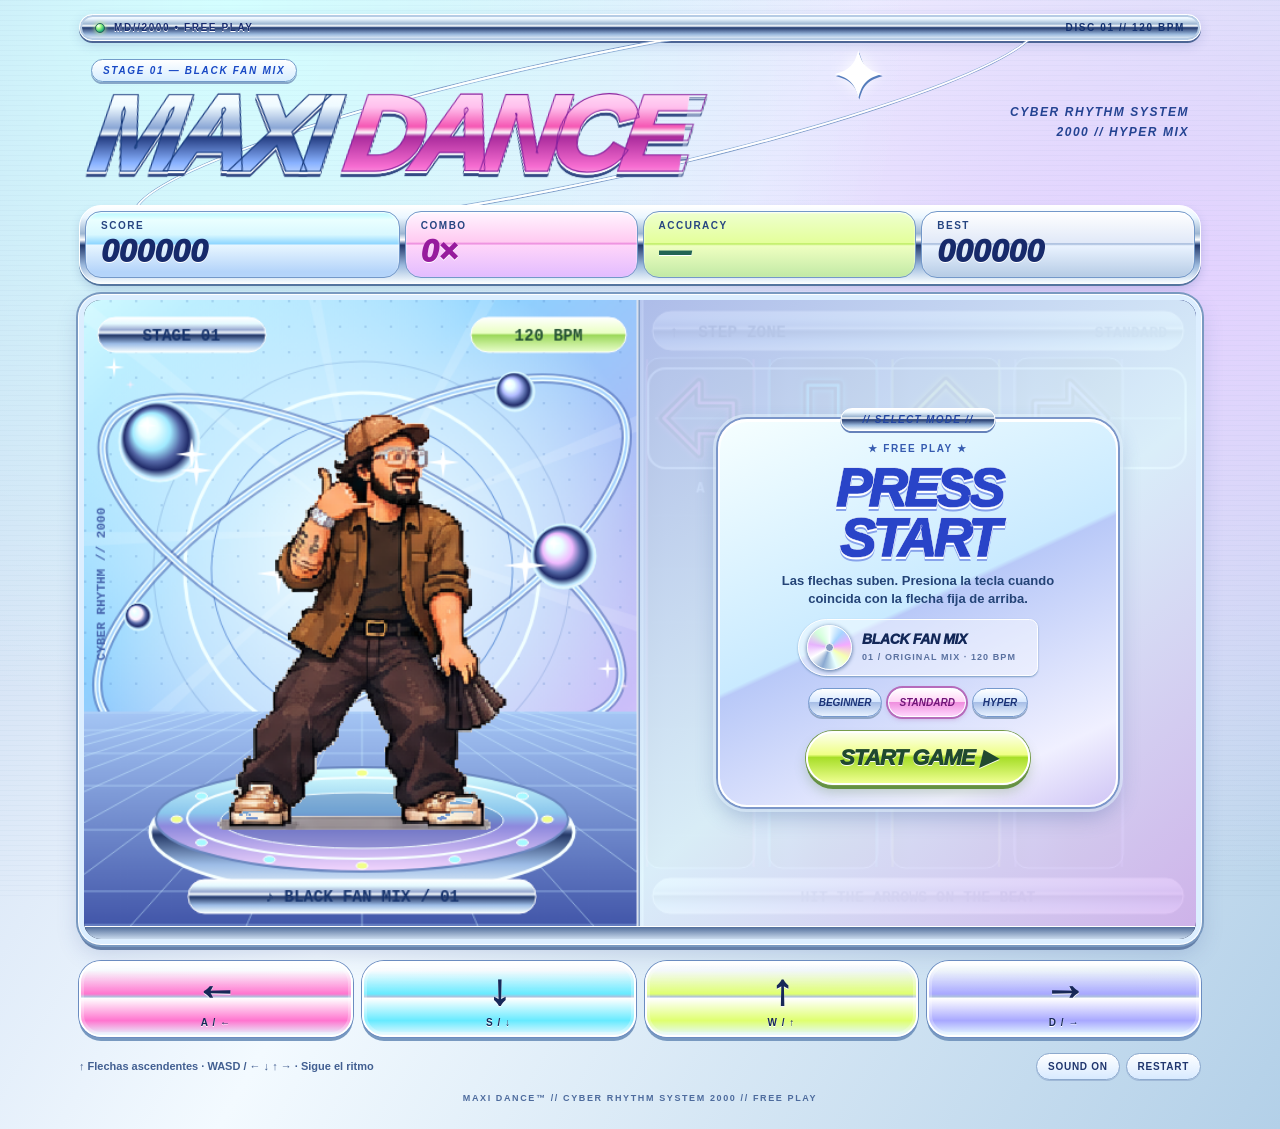
==== commit 213f1209: "Add full-screen Y2K save-the-date reveal after stage completion" ====
--- a/fan-dance/index.html
+++ b/fan-dance/index.html
@@ -21,12 +21,16 @@
 .foot{display:flex;justify-content:space-between;align-items:center;gap:10px;margin-top:16px;flex-wrap:wrap;font-size:11px;color:#425f91}.tools{display:flex;gap:6px;flex-wrap:wrap}.tools button{border:1px solid #8da9cd;background:linear-gradient(#fff,#d8eaff);padding:7px 11px;color:#20366e;font:900 10px Arial;letter-spacing:.07em;border-radius:20px;box-shadow:0 1px #a0b9d7}.credit{margin-top:13px;text-align:center;font-size:9px;color:#4d6b9d;letter-spacing:.18em}.result{font:italic 1000 27px Arial Black,Arial;color:#a729b4;text-shadow:0 1px #fff}
 @media(max-width:600px){main{padding:10px 10px 16px}.top{padding:6px 9px}.intro{padding:12px 3px 15px}.intro p{display:none}.intro>div>.tag{font-size:8px}h1{font-size:clamp(43px,11.5vw,72px)}.tag{font-size:8px}.hud{gap:3px;padding:3px;margin-bottom:8px;border-radius:13px}.stat{padding:6px 5px;border-radius:10px}.stat small{font-size:8px;letter-spacing:0}.stat strong{font-size:clamp(15px,4.4vw,23px)}.screen{border-width:3px;border-radius:15px}.overlay{inset:40.8% 0 13px;padding:10px}.menu{padding:12px 10px;border-radius:22px}.menu h2{font-size:29px;margin:4px 0}.menu p{font-size:11px;margin:5px auto}.disc-track{margin-bottom:5px;padding:4px 7px}.disc{width:35px;height:35px;flex-basis:35px}.disc:after{inset:13px}.choices{margin:7px 0 9px}.choices button{padding:6px 8px;font-size:10px}.start{padding:8px 23px;font-size:18px}.controls{gap:7px;margin-top:14px}.key{padding:7px;font-size:30px;border-radius:15px}.foot{margin-top:13px}}
 @media(prefers-reduced-motion:reduce){*{transition:none!important}}
+
+.date-reveal{display:none}.overlay.ended{inset:0 0 13px 0;background:radial-gradient(ellipse at 50% 32%,#f7ffff 0%,#d5ecff 37%,#c7bcf4 75%,#a8c5ec 100%);padding:18px;overflow:auto}.overlay.ended .menu{width:min(720px,100%);padding:20px 18px;background:transparent;border:0;box-shadow:none}.overlay.ended .menu:before,.overlay.ended .disc-track,.overlay.ended .choices,.overlay.ended #heading{display:none}.overlay.ended .date-reveal{display:block;position:relative;isolation:isolate;padding:10px 0 16px;margin:0 auto 10px;animation:dateIn .55s cubic-bezier(.16,1,.3,1) both}.date-reveal:before,.date-reveal:after{content:"";position:absolute;z-index:-1;left:9%;top:22%;width:82%;height:58%;border:2px solid white;border-radius:50%;transform:rotate(-12deg);box-shadow:0 0 0 1px #8ca7cf,0 0 16px #ffffff9c}.date-reveal:after{transform:rotate(13deg);left:13%;width:74%;border-color:#f8e8ff}.date-number{display:block;white-space:nowrap;font:italic 1000 clamp(80px,15vw,172px)/.96 Arial Black,Arial,sans-serif;letter-spacing:-.09em;padding:0 .08em .08em 0;color:#a4bdec;-webkit-text-stroke:1.5px #3c5594;text-shadow:0 3px #fff,0 6px #8da7d9,0 9px #3e5594,0 11px 15px #53699e50}.date-caption{display:block;color:#8218a2;font:italic 1000 clamp(23px,4.4vw,46px)/1.1 Arial Black,Arial,sans-serif;letter-spacing:-.045em;text-shadow:0 2px white,0 3px #ca9ed7}.date-spark{position:absolute;color:white;text-shadow:0 0 12px white,1px 1px #8aa4d5;font-size:38px;top:6%;left:12%}.date-spark:last-child{left:auto;right:12%;top:62%;font-size:28px}.overlay.ended #description{max-width:none;margin:5px auto;color:#244477}.overlay.ended .result{font-size:21px;margin:4px 0 12px}.overlay.ended #eyebrow{letter-spacing:.22em}
+@supports(background-clip:text) or (-webkit-background-clip:text){.date-number{background:linear-gradient(#fff 0%,#edfaff 18%,#a1b9e3 39%,#fff 46%,#334780 49%,#7d9bd5 70%,#f9ffff 100%);background-clip:text;-webkit-background-clip:text;color:transparent;text-shadow:none;filter:drop-shadow(0 2px 0 #fff) drop-shadow(0 4px 0 #435f9e)}}
+@keyframes dateIn{from{opacity:0;transform:scale(.84)}to{opacity:1;transform:scale(1)}}@media(max-width:600px){.overlay.ended{padding:10px}.overlay.ended .menu{padding:12px 4px}.date-number{font-size:clamp(72px,23vw,120px)}.date-caption{font-size:clamp(23px,7vw,37px)}.overlay.ended .result{margin-bottom:10px}.date-spark{font-size:27px}}@media(prefers-reduced-motion:reduce){.overlay.ended .date-reveal{animation:none}}
 </style></head><body><main>
 <header class="top"><div class="brand"><i class="dot"></i><span class="tag">MD//2000 • FREE PLAY</span></div><span class="tag">DISC 01 // 120 BPM</span></header>
 <section class="intro"><div><div class="tag">STAGE 01 — BLACK FAN MIX</div><h1>MAXI<span> DANCE</span></h1></div><p>CYBER RHYTHM SYSTEM<br>2000 // HYPER MIX</p></section>
 <div class="hud"><div class="stat"><small>SCORE</small><strong id="score">000000</strong></div><div class="stat"><small>COMBO</small><strong id="combo">0×</strong></div><div class="stat"><small>ACCURACY</small><strong id="acc">—</strong></div><div class="stat"><small>BEST</small><strong id="best">000000</strong></div></div>
 <div class="screen"><canvas id="game" width="960" height="540" aria-label="Pista de baile y cuatro carriles de notas"></canvas><div class="progress"><i id="progress"></i></div>
-<div class="overlay" id="overlay"><div class="menu"><div class="tag" id="eyebrow" style="color:#365bb0">★ FREE PLAY ★</div><h2 id="heading">PRESS<br>START</h2><p id="description">Las flechas suben. Presiona la tecla cuando coincida con la flecha fija de arriba.</p><div class="disc-track"><i class="disc" aria-hidden="true"></i><div><b>BLACK FAN MIX</b><small>01 / ORIGINAL MIX · 120 BPM</small></div></div><div class="result" id="result"></div><div class="choices" id="choices"><button data-mode="easy">BEGINNER</button><button class="active" data-mode="normal">STANDARD</button><button data-mode="hard">HYPER</button></div><button class="start" id="start">START GAME ▶</button></div></div></div>
+<div class="overlay" id="overlay"><div class="menu"><div class="tag" id="eyebrow" style="color:#365bb0">★ FREE PLAY ★</div><h2 id="heading">PRESS<br>START</h2><div class="date-reveal" id="dateReveal" aria-hidden="true"><span class="date-spark" aria-hidden="true">✦</span><span class="date-number">05/12</span><span class="date-caption">guarda la fecha</span><span class="date-spark" aria-hidden="true">✧</span></div><p id="description">Las flechas suben. Presiona la tecla cuando coincida con la flecha fija de arriba.</p><div class="disc-track"><i class="disc" aria-hidden="true"></i><div><b>BLACK FAN MIX</b><small>01 / ORIGINAL MIX · 120 BPM</small></div></div><div class="result" id="result"></div><div class="choices" id="choices"><button data-mode="easy">BEGINNER</button><button class="active" data-mode="normal">STANDARD</button><button data-mode="hard">HYPER</button></div><button class="start" id="start">START GAME ▶</button></div></div></div>
 <div class="controls"><button class="key" data-lane="0" aria-label="Izquierda">←<span>A / ←</span></button><button class="key" data-lane="1" aria-label="Abajo">↓<span>S / ↓</span></button><button class="key" data-lane="2" aria-label="Arriba">↑<span>W / ↑</span></button><button class="key" data-lane="3" aria-label="Derecha">→<span>D / →</span></button></div>
 <div class="foot"><span>↑ Flechas ascendentes · WASD / ← ↓ ↑ → · Sigue el ritmo</span><div class="tools"><button id="mute">SOUND ON</button><button id="restart">RESTART</button><button id="loadAtlas" hidden>Cargar sprites HD</button><input id="atlasFile" type="file" accept="image/png" hidden></div></div><div class="credit tag">MAXI DANCE™ // CYBER RHYTHM SYSTEM 2000 // FREE PLAY</div>
 </main><script src="sprites.js"></script><script>
@@ -47,9 +51,9 @@
 function updateHUD(){let done=perfect+great+good+miss;$('score').textContent=String(score).padStart(6,'0');$('combo').textContent=combo+'×';$('acc').textContent=done?Math.round((perfect+great*.85+good*.65)/done*100)+'%':'—'}
 function judge(kind,n,t){if(n)n.state=kind==='MISS'?-1:1;if(kind==='PERFECT'){perfect++;combo++;score+=100+Math.min(combo-1,25)*10}else if(kind==='GREAT'){great++;combo++;score+=80+Math.min(combo-1,25)*7}else if(kind==='GOOD'){good++;combo++;score+=60+Math.min(combo-1,25)*5}else{miss++;combo=0}maxCombo=Math.max(maxCombo,combo);feedback=kind;feedbackAt=t;pose=kind==='MISS'?4:n.l;poseAt=t;updateHUD()}
 function input(lane){let t=playing?clock():performance.now()/1000;pressed[lane]=performance.now()/1000;document.querySelectorAll('.key')[lane].classList.add('active');setTimeout(()=>document.querySelectorAll('.key')[lane].classList.remove('active'),120);if(!playing||t<0)return;let n=notes.filter(n=>!n.state&&n.l===lane&&Math.abs(n.t-t)<=.16).sort((a,b)=>Math.abs(a.t-t)-Math.abs(b.t-t))[0];if(n){let d=Math.abs(n.t-t);judge(d<=.055?'PERFECT':d<=.105?'GREAT':'GOOD',n,t)}else{combo=0;feedback='EARLY / LATE';feedbackAt=t;updateHUD();pose=lane;poseAt=t}}
-function finish(){playing=false;let accuracy=(perfect+great*.85+good*.65)/Math.max(1,notes.length);let grade=accuracy>=.95?'S':accuracy>=.85?'A':accuracy>=.70?'B':accuracy>=.5?'C':'D';if(score>best){best=score;try{localStorage.setItem('fan-dance-best',String(best))}catch(e){}}$('best').textContent=String(best).padStart(6,'0');$('eyebrow').textContent='STAGE CLEAR';$('heading').textContent='GRADE '+grade;$('description').textContent=perfect+' perfect · '+great+' great · '+good+' good · '+miss+' miss · Combo máximo '+maxCombo;$('result').textContent=score.toLocaleString('es-CL')+' PTS';$('start').textContent='PLAY AGAIN ▶';$('overlay').hidden=false}
-async function start(){if(starting||playing)return;starting=true;try{audioInit();await audio.resume();notes=makeChart();score=combo=maxCombo=perfect=great=good=miss=step=0;feedback='';feedbackAt=poseAt=-100;pose=-1;updateHUD();t0=audio.currentTime+3;playing=true;$('overlay').hidden=true;$('result').textContent='';}catch(e){$('description').textContent='No se pudo iniciar el audio. Prueba con otro navegador.'}finally{starting=false}}
-function reset(){playing=false;notes=[];pose=-1;score=combo=perfect=great=good=miss=0;updateHUD();$('progress').style.width='0%';$('eyebrow').textContent='FREE PLAY';$('heading').textContent='PRESS START';$('description').textContent='Las flechas suben. Acierta cuando lleguen a los receptores.';$('result').textContent='';$('start').textContent='START GAME ▶';$('overlay').hidden=false}
+function finish(){playing=false;let accuracy=(perfect+great*.85+good*.65)/Math.max(1,notes.length);let grade=accuracy>=.95?'S':accuracy>=.85?'A':accuracy>=.70?'B':accuracy>=.5?'C':'D';if(score>best){best=score;try{localStorage.setItem('fan-dance-best',String(best))}catch(e){}}$('best').textContent=String(best).padStart(6,'0');$('eyebrow').textContent='STAGE CLEAR  /  GRADE '+grade;$('heading').textContent='GRADE '+grade;$('overlay').classList.add('ended');$('dateReveal').setAttribute('aria-hidden','false');$('description').textContent=perfect+' perfect · '+great+' great · '+good+' good · '+miss+' miss · Combo máximo '+maxCombo;$('result').textContent=score.toLocaleString('es-CL')+' PTS';$('start').textContent='PLAY AGAIN ▶';$('overlay').hidden=false}
+async function start(){if(starting||playing)return;starting=true;$('overlay').classList.remove('ended');$('dateReveal').setAttribute('aria-hidden','true');try{audioInit();await audio.resume();notes=makeChart();score=combo=maxCombo=perfect=great=good=miss=step=0;feedback='';feedbackAt=poseAt=-100;pose=-1;updateHUD();t0=audio.currentTime+3;playing=true;$('overlay').hidden=true;$('result').textContent='';}catch(e){$('description').textContent='No se pudo iniciar el audio. Prueba con otro navegador.'}finally{starting=false}}
+function reset(){playing=false;$('overlay').classList.remove('ended');$('dateReveal').setAttribute('aria-hidden','true');notes=[];pose=-1;score=combo=perfect=great=good=miss=0;updateHUD();$('progress').style.width='0%';$('eyebrow').textContent='FREE PLAY';$('heading').textContent='PRESS START';$('description').textContent='Las flechas suben. Acierta cuando lleguen a los receptores.';$('result').textContent='';$('start').textContent='START GAME ▶';$('overlay').hidden=false}
 function rect(x,y,w,h,fill){g.fillStyle=fill;g.fillRect(x,y,w,h)}
 function txt(s,x,y,size=20,col='#fff',align='left',weight=800){g.fillStyle=col;g.textAlign=align;g.font=weight+' '+size+'px ui-monospace, monospace';g.fillText(s,x,y)}
 function line(x1,y1,x2,y2,col,width=1){g.strokeStyle=col;g.lineWidth=width;g.beginPath();g.moveTo(x1,y1);g.lineTo(x2,y2);g.stroke()}
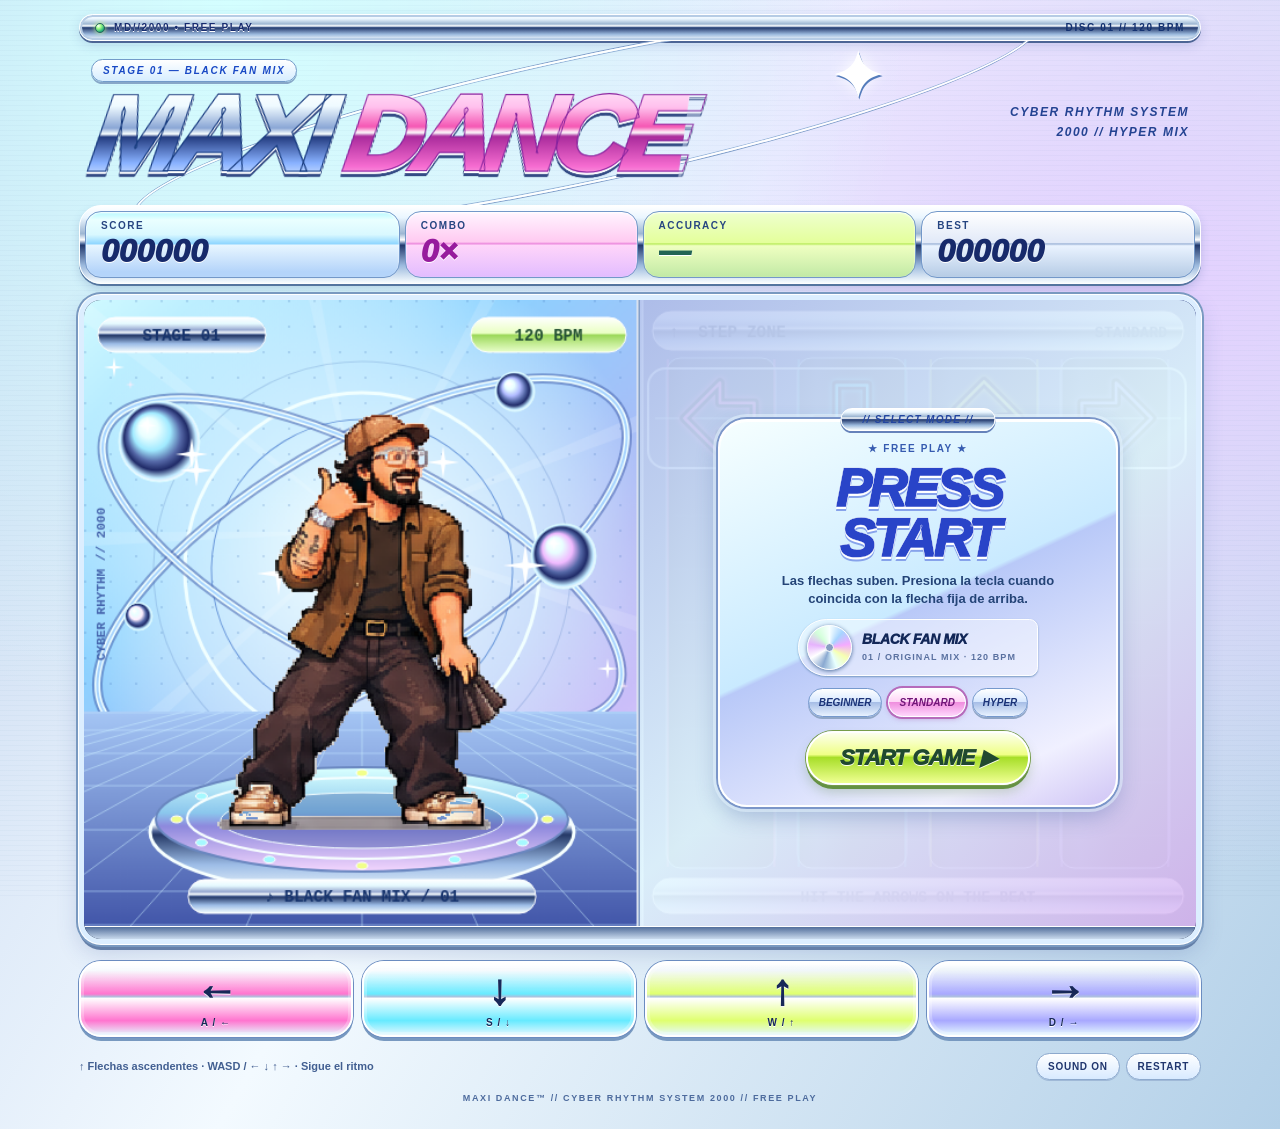
==== commit 2196bb3b: "Optimize mobile viewport with responsive vertical game stage and aligned touch controls" ====
--- a/fan-dance/index.html
+++ b/fan-dance/index.html
@@ -25,6 +25,24 @@
 .date-reveal{display:none}.overlay.ended{inset:0 0 13px 0;background:radial-gradient(ellipse at 50% 32%,#f7ffff 0%,#d5ecff 37%,#c7bcf4 75%,#a8c5ec 100%);padding:18px;overflow:auto}.overlay.ended .menu{width:min(720px,100%);padding:20px 18px;background:transparent;border:0;box-shadow:none}.overlay.ended .menu:before,.overlay.ended .disc-track,.overlay.ended .choices,.overlay.ended #heading{display:none}.overlay.ended .date-reveal{display:block;position:relative;isolation:isolate;padding:10px 0 16px;margin:0 auto 10px;animation:dateIn .55s cubic-bezier(.16,1,.3,1) both}.date-reveal:before,.date-reveal:after{content:"";position:absolute;z-index:-1;left:9%;top:22%;width:82%;height:58%;border:2px solid white;border-radius:50%;transform:rotate(-12deg);box-shadow:0 0 0 1px #8ca7cf,0 0 16px #ffffff9c}.date-reveal:after{transform:rotate(13deg);left:13%;width:74%;border-color:#f8e8ff}.date-number{display:block;white-space:nowrap;font:italic 1000 clamp(80px,15vw,172px)/.96 Arial Black,Arial,sans-serif;letter-spacing:-.09em;padding:0 .08em .08em 0;color:#a4bdec;-webkit-text-stroke:1.5px #3c5594;text-shadow:0 3px #fff,0 6px #8da7d9,0 9px #3e5594,0 11px 15px #53699e50}.date-caption{display:block;color:#8218a2;font:italic 1000 clamp(23px,4.4vw,46px)/1.1 Arial Black,Arial,sans-serif;letter-spacing:-.045em;text-shadow:0 2px white,0 3px #ca9ed7}.date-spark{position:absolute;color:white;text-shadow:0 0 12px white,1px 1px #8aa4d5;font-size:38px;top:6%;left:12%}.date-spark:last-child{left:auto;right:12%;top:62%;font-size:28px}.overlay.ended #description{max-width:none;margin:5px auto;color:#244477}.overlay.ended .result{font-size:21px;margin:4px 0 12px}.overlay.ended #eyebrow{letter-spacing:.22em}
 @supports(background-clip:text) or (-webkit-background-clip:text){.date-number{background:linear-gradient(#fff 0%,#edfaff 18%,#a1b9e3 39%,#fff 46%,#334780 49%,#7d9bd5 70%,#f9ffff 100%);background-clip:text;-webkit-background-clip:text;color:transparent;text-shadow:none;filter:drop-shadow(0 2px 0 #fff) drop-shadow(0 4px 0 #435f9e)}}
 @keyframes dateIn{from{opacity:0;transform:scale(.84)}to{opacity:1;transform:scale(1)}}@media(max-width:600px){.overlay.ended{padding:10px}.overlay.ended .menu{padding:12px 4px}.date-number{font-size:clamp(72px,23vw,120px)}.date-caption{font-size:clamp(23px,7vw,37px)}.overlay.ended .result{margin-bottom:10px}.date-spark{font-size:27px}}@media(prefers-reduced-motion:reduce){.overlay.ended .date-reveal{animation:none}}
+
+/* Mobile arcade layout: controls remain in the visible safe area. */
+@media(max-width:760px) and (orientation:portrait){
+html,body{height:100%;overscroll-behavior:none}body{overflow:hidden}main{width:100%;max-width:none;height:100vh;height:100dvh;display:flex;flex-direction:column;gap:5px;padding:6px 8px max(7px,env(safe-area-inset-bottom));padding-top:max(6px,env(safe-area-inset-top));overflow:hidden}
+.top{flex:none;padding:5px 9px;min-height:25px}.top .tag{font-size:9px;letter-spacing:.07em}.intro{flex:none;padding:3px 4px 7px;min-height:0;display:flex;justify-content:center}.intro>div{width:100%;text-align:center}.intro>div>.tag{font-size:8px;padding:3px 8px;letter-spacing:.12em}.intro h1{font-size:clamp(34px,10.4vw,62px);margin:3px 0 0;transform:skewX(-7deg);transform-origin:center;line-height:1}.intro:before{width:90%;left:5%;height:65%}.intro:after{font-size:35px;left:86%;top:0}.intro p{display:none}
+.hud{flex:none;margin:0;gap:3px;padding:3px;border-radius:13px;grid-template-columns:1.15fr .75fr .95fr 1fr}.stat{padding:5px 5px 4px;border-radius:9px;text-align:center}.stat small{font-size:clamp(8px,2.15vw,10px);letter-spacing:.02em}.stat strong{font-size:clamp(15px,4.5vw,25px);margin-top:1px;line-height:1.12}
+.screen{display:flex;flex-direction:column;flex:1 1 auto;min-height:0;margin:1px 0 2px;border-width:3px;border-radius:14px;box-shadow:0 0 0 1px #fff,0 3px #7794bb;overflow:hidden}.screen canvas{flex:1 1 0;min-height:0;width:100%;height:0;display:block}.progress{flex:0 0 8px;height:8px;padding:1px 3px}
+.controls{flex:none;display:grid;grid-template-columns:repeat(4,minmax(0,1fr));gap:5px;margin:2px 0 1px;touch-action:none}.key{min-width:0;min-height:65px;height:clamp(65px,10.4dvh,88px);padding:5px 0 4px;border-radius:15px;font-size:clamp(35px,11vw,54px);line-height:.93;box-shadow:0 0 0 1px #6b8cc0,0 3px #7899c0,inset 0 0 0 3px #ffffff40;-webkit-tap-highlight-color:transparent}.key span{font-size:9px;margin-top:5px}.key.active{transform:translateY(2px)}
+.foot{flex:none;justify-content:center;gap:0;margin:0;padding:0}.foot>span,.credit{display:none}.tools{gap:10px}.tools button{min-height:28px;font-size:9px;padding:4px 13px}.tools button[hidden]{display:none}
+.overlay{inset:0 0 8px;background:linear-gradient(180deg,#c8e8ff00 0%,#c8e8ff22 17%,#c7d9f7d9 36%,#e7f5fff5 62%,#dacaf8fa 100%);padding:12px 12px 9px;align-items:flex-end;overflow:auto}.menu{width:min(100%,370px);margin:auto auto 0;padding:14px 10px 12px;border-radius:23px;box-shadow:0 0 0 1px #819ed1,0 3px 10px #4266aa55}.menu h2{font-size:clamp(26px,8vw,40px);margin:5px 0;line-height:.95}.menu p{font-size:12px;line-height:1.25;margin:5px auto 8px}.disc-track{padding:4px 8px;margin:0 auto 7px}.disc{width:32px;height:32px;flex-basis:32px}.disc:after{inset:12px}.choices{gap:4px;margin:7px 0 10px}.choices button{padding:8px 7px;min-height:36px;font-size:10px}.start{width:min(100%,245px);min-height:46px;font-size:20px;padding:8px 12px}
+.overlay.ended{inset:0 0 8px;align-items:center;padding:12px;background:radial-gradient(ellipse at 50% 37%,#fff 0%,#d9eeff 40%,#c7bcf4 75%,#a8c5ec 100%)}.overlay.ended .menu{margin:auto;padding:10px 4px}.date-number{font-size:clamp(76px,25vw,145px)}.date-caption{font-size:clamp(25px,8vw,44px)}.date-reveal:before{left:1%;width:98%}.date-reveal:after{left:5%;width:90%}
+}
+@media(max-width:760px) and (orientation:portrait) and (max-height:680px){
+main{gap:3px}.intro{padding:1px 4px 4px}.intro>div>.tag{display:none}.intro h1{font-size:clamp(30px,9vw,47px)}.top{min-height:22px;padding:3px 8px}.stat{padding:4px}.key{height:60px;min-height:60px;font-size:36px}.tools button{min-height:25px}.menu{padding:11px 8px 9px}.menu h2{font-size:29px}.menu .disc-track{display:none}.menu p{font-size:11px}.choices{margin:5px 0 7px}.choices button{min-height:32px}.start{min-height:42px}
+}
+@media(max-width:950px) and (orientation:landscape) and (max-height:520px){
+main{max-width:none;padding:5px 10px max(5px,env(safe-area-inset-bottom));height:100dvh;display:grid;grid-template-columns:minmax(0,1fr) 140px;grid-template-rows:auto auto minmax(0,1fr);gap:5px}.top{grid-column:1/-1;padding:3px 10px}.intro{display:none}.hud{grid-column:1/-1;margin:0;padding:3px;gap:3px}.stat{padding:3px 8px}.stat small{font-size:8px}.stat strong{font-size:17px;margin:0}.screen{grid-column:1;display:flex;flex-direction:column;min-height:0;border-width:3px;border-radius:12px;margin:0}.screen canvas{height:0;min-height:0;width:100%;flex:1 1 0;object-fit:contain}.progress{height:7px;flex:0 0 7px;padding:1px 3px}.controls{grid-column:2;margin:0;align-content:stretch;grid-template-columns:1fr 1fr;gap:6px}.key{font-size:32px;padding:4px;border-radius:12px}.key span{font-size:9px}.foot,.credit{display:none}.overlay{inset:0 0 7px 48%;padding:5px}.menu{padding:10px 7px 6px}.menu h2{font-size:25px}.menu p{font-size:10px}.disc-track{display:none}.choices{margin:6px 0}.choices button{font-size:9px;padding:6px}.start{font-size:17px;min-width:0;padding:7px 18px}.overlay.ended{inset:0 0 7px}.overlay.ended .menu{padding:3px}.overlay.ended .date-number{font-size:clamp(60px,18vh,100px)}.overlay.ended .date-caption{font-size:24px}
+}
 </style></head><body><main>
 <header class="top"><div class="brand"><i class="dot"></i><span class="tag">MD//2000 • FREE PLAY</span></div><span class="tag">DISC 01 // 120 BPM</span></header>
 <section class="intro"><div><div class="tag">STAGE 01 — BLACK FAN MIX</div><h1>MAXI<span> DANCE</span></h1></div><p>CYBER RHYTHM SYSTEM<br>2000 // HYPER MIX</p></section>
@@ -39,7 +57,7 @@
 const img=new Image();let hd=false;img.onload=()=>{hd=img.naturalWidth===1680&&img.naturalHeight===1216;document.getElementById('loadAtlas').textContent=hd?'Sprites HD ✓':'Cargar sprites HD';};img.onerror=()=>{if(img.src!==window.FAN_SPRITES&&window.FAN_SPRITES)img.src=window.FAN_SPRITES;};img.src='atlas-hd.png?v=4244cd24';
 const arrows=['←','↓','↑','→'], colors=['#ff62cb','#36e7fa','#deff57','#9295ff'], keys={ArrowLeft:0,ArrowDown:1,ArrowUp:2,ArrowRight:3,a:0,s:1,w:2,d:3};
 let mode='normal', playing=false, starting=false, muted=false, audio=null, master=null, noise=null, t0=0, step=0, notes=[], score=0, combo=0, maxCombo=0, perfect=0, great=0, good=0, miss=0, best=0, feedback='', feedbackAt=-100, pose=-1, poseAt=-100, pressed=[-100,-100,-100,-100], last=0;
-const beat=.5, length=48, endAt=49, hitY=102, speed=186, laneX= [532,638,744,850], frameSets=[[2,3],[8,9],[6,7],[4,5],[10,11]];
+const beat=.5, length=48, endAt=49, hitY=102, speed=186, laneX= [550,663,777,890], frameSets=[[2,3],[8,9],[6,7],[4,5],[10,11]];
 try{best=+(localStorage.getItem('fan-dance-best')||0)}catch(e){} $('best').textContent=String(best).padStart(6,'0');
 function makeChart(){let arr=[], seq=[0,1,2,3,1,0,3,2,0,3,2,1,3,0,1,2];for(let b=2;b<96;b++){let i=b-2;if(mode==='easy'&&i%2!==0)continue;let lane=seq[(i+Math.floor(i/16)*3)%16];arr.push({t:b*beat,l:lane,state:0});if(mode!=='easy'&&((mode==='hard'&&i%2===1)||(mode==='normal'&&i%8===5)))arr.push({t:b*beat+.25,l:(lane+1+i%3)%4,state:0})}return arr}
 function audioInit(){if(audio)return;const AC=window.AudioContext||window.webkitAudioContext;if(!AC)throw Error('Audio no disponible');audio=new AC();master=audio.createGain();master.gain.value=muted?0:.40;master.connect(audio.destination);noise=audio.createBuffer(1,Math.floor(audio.sampleRate*.25),audio.sampleRate);let n=noise.getChannelData(0);for(let i=0;i<n.length;i++)n[i]=Math.random()*2-1}
@@ -60,7 +78,7 @@
 
 
 const reduced=matchMedia('(prefers-reduced-motion: reduce)').matches;
-const mobile=matchMedia('(max-width:600px)');
+const mobile=matchMedia('(max-width:760px) and (orientation:portrait)');
 function grad(x,y,x2,y2,stops){let a=g.createLinearGradient(x,y,x2,y2);stops.forEach(([p,c])=>a.addColorStop(p,c));return a}
 function round(x,y,w,h,r,fill,stroke='#91b5ed',sw=2){g.beginPath();g.roundRect(x,y,w,h,r);if(fill){g.fillStyle=fill;g.fill()}if(stroke){g.strokeStyle=stroke;g.lineWidth=sw;g.stroke()}}
 function poly(p,fill,stroke,sw=2){g.beginPath();p.forEach(([x,y],i)=>i?g.lineTo(x,y):g.moveTo(x,y));g.closePath();if(fill){g.fillStyle=fill;g.fill()}if(stroke){g.strokeStyle=stroke;g.lineWidth=sw;g.stroke()}}
@@ -115,7 +133,44 @@
 if(playing&&t>=0&&t-feedbackAt<.63){let age=Math.max(0,t-feedbackAt),ok=feedback==='PERFECT'||feedback==='GREAT'||feedback==='GOOD';g.save();g.translate(720,235);g.scale(reduced?1:1+.15*Math.exp(-age*14),reduced?1:1+.15*Math.exp(-age*14));g.rotate(-.045);let name=feedback==='PERFECT'?'PERFECT!!':feedback==='GREAT'?'GREAT!':feedback==='MISS'?'MISS...':feedback;if(ok&&!reduced){g.globalAlpha=Math.max(0,1-age/.63);for(let i=0;i<10;i++){let a=i*2.4,r=70+age*150;star(Math.cos(a)*r,Math.sin(a)*r,5+i%3*3,colors[i%4],a)}g.globalAlpha=1}outlined(name,0,0,name.length>10?23:43,feedback==='PERFECT'?'#fff46b':feedback==='GREAT'?'#76ffdf':feedback==='GOOD'?'#90e7ff':'#ff87bc',6);if(combo>=3){outlined(String(combo),0,59,59,'#fff',7);outlined('COMBO',0,82,21,'#fff46b',4)}g.restore()}
 round(491,499,458,30,15,chrome(0,499,0,529),'#fff',1);txt('HIT THE ARROWS ON THE BEAT',720,519,13,'#19366e','center');
 }
-function draw(t){let m=mobile.matches,w=m?480:960,hh=m?760:540;if(c.width!==w||c.height!==hh){c.width=w;c.height=hh}let phase=playing?Math.max(t,0):performance.now()/1000,pulse=playing&&t>=0?Math.exp(-((t%beat)/.10)):0;rect(0,0,w,hh,'#07102b');if(m){g.save();g.beginPath();g.rect(0,0,480,310);g.clip();rect(0,0,480,310,grad(0,0,480,310,[[0,'#d0faff'],[.5,'#a4c3ff'],[1,'#d1b9ef']]));g.translate(80,-24);g.scale(2/3,2/3);stage(t,pulse,phase);g.restore();g.save();g.translate(-480,310);g.scale(1,450/540);lanes(t,pulse);g.restore()}else{stage(t,pulse,phase);lanes(t,pulse);rect(477,0,6,540,grad(477,0,483,0,[[0,'#fff'],[.5,'#6d8cbd'],[1,'#e9ffff']]))}}
+
+function mobileStage(t,phase,sh){
+g.save();g.beginPath();g.rect(0,0,480,sh);g.clip();
+rect(0,0,480,sh,grad(0,0,480,sh,[[0,'#d3faff'],[.48,'#abc9ff'],[1,'#e7bcff']]));
+for(let y=10;y<sh;y+=18)for(let x=10;x<480;x+=18)rect(x,y,1.4,1.4,'#5070af32');
+orbit(143,sh*.48,139,sh*.27,-.36);orbit(143,sh*.48,141,sh*.23,.31);sphere(31,sh*.24,15,'#a2ebff');sphere(255,sh*.22,11,'#efbbff');
+ring(145,sh-16,112,17,chrome(0,sh-33,0,sh+1),'#fff',2);ring(145,sh-19,103,10,'#c7e4ff','#fff',1);
+let ds=Math.min(.61,(sh-12)/405);g.save();g.translate(145-240*ds,sh-8-476*ds);g.scale(ds,ds);dancer(t,phase);g.restore();
+line(275,12,275,sh-12,'#ecf8ff',2);
+round(286,12,182,27,13,chrome(0,12,0,39),'#fff',1);txt('BLACK FAN MIX',377,30,13,'#243971','center');
+txt('120 BPM  /  STAGE 01',377,55,11,'#425e9e','center');
+if(playing&&t<0){outlined(String(Math.max(1,Math.ceil(-t))),377,sh*.65,Math.min(62,sh*.36),'#eaff63',6);txt('GET READY',377,sh-15,12,'#354c91','center')}
+else{
+let age=t-feedbackAt,show=playing&&age>=0&&age<.7,name=show?(feedback==='PERFECT'?'PERFECT!!':feedback==='GREAT'?'GREAT!':feedback==='MISS'?'MISS...':feedback):playing?'KEEP IT UP':'FREE PLAY';
+let col=show?(feedback==='PERFECT'?'#fff46b':feedback==='GREAT'?'#c9ff93':feedback==='GOOD'?'#d5fdff':'#ffb0e3'):'#fff';
+let size=name.length>10?16:Math.min(27,sh*.17);
+outlined(name,377,sh*.50,size,col,4);
+if(playing){outlined(String(combo),377,sh*.77,Math.min(45,sh*.25),'#fff',5);txt('COMBO',377,sh*.91,12,'#354c91','center')}else{txt('4 PANEL RHYTHM',377,sh*.75,11,'#405c9b','center')}
+if(show&&feedback!=='MISS'&&!reduced){star(290,sh*.53,8,'#fff');star(460,sh*.65,10,'#fff')}}
+g.restore()}
+function mobileLanes(t,sh,hh){
+let top=sh+5,bottom=hh-5,hy=top+43,travel=Math.max(75,(bottom-hy)/1.85),centers=[60,180,300,420];
+rect(0,sh,480,hh-sh,grad(0,sh,0,hh,[[0,'#253c88'],[.48,'#303e91'],[1,'#142450']]));
+for(let l=0;l<4;l++){let x=centers[l];round(x-56,top,112,bottom-top,10,grad(x-56,0,x+56,0,[[0,'#132451'],[.5,l%2?'#182856':'#22356c'],[1,'#132451']]),'#91b6e7',1.5);rect(x-54,top+5,2,bottom-top-10,colors[l]+'66');rect(x+52,top+5,2,bottom-top-10,colors[l]+'66')}
+g.save();g.beginPath();g.rect(3,top,474,bottom-top);g.clip();
+if(playing){for(let j=Math.ceil(Math.max(0,t)/beat);j<Math.ceil(Math.max(0,t)/beat)+6;j++){let y=hy+(j*beat-t)*travel;if(y>hy&&y<bottom)line(5,y,475,y,'#b8d6ff25',1)}for(let n of notes){if(n.state)continue;let y=hy+(n.t-t)*travel;if(y<top-25||y>bottom+25)continue;g.globalAlpha=y<hy?.6:1;arrow(centers[n.l],y,n.l,.95,colors[n.l]);g.globalAlpha=1}}
+g.restore();
+round(5,top+4,470,78,13,'#d9f7ff10','#e0f9ff',2);line(8,hy,472,hy,'#fff9',1.5);
+for(let l=0;l<4;l++){let hot=performance.now()/1000-pressed[l]<.14,x=centers[l];if(hot)ring(x,hy,42,35,'#e8ffff36',colors[l],2);arrow(x,hy,l,.95,colors[l],hot,!hot)}
+}
+function draw(t){
+let m=mobile.matches,w=m?480:960,hh=540;
+if(m){let cw=c.clientWidth||480,ch=c.clientHeight||700;hh=Math.max(300,Math.min(1250,Math.round(w*ch/cw)))}
+if(c.width!==w||c.height!==hh){c.width=w;c.height=hh}
+let phase=playing?Math.max(t,0):performance.now()/1000,pulse=playing&&t>=0?Math.exp(-((t%beat)/.10)):0;
+rect(0,0,w,hh,'#07102b');
+if(m){let sh=Math.round(Math.min(265,Math.max(112,hh*.34),hh-165));mobileStage(t,phase,sh);mobileLanes(t,sh,hh)}else{stage(t,pulse,phase);lanes(t,pulse);rect(477,0,6,540,grad(477,0,483,0,[[0,'#fff'],[.5,'#6d8cbd'],[1,'#e9ffff']]))}}
+
 
 function loop(){let t=playing?clock():0;if(playing){schedule();for(let n of notes){if(!n.state&&t-n.t>.16)judge('MISS',n,t)}$('progress').style.width=Math.min(100,Math.max(0,t/length*100))+'%';if(t>=endAt)finish()}draw(t);requestAnimationFrame(loop)}
 document.addEventListener('keydown',e=>{let k=e.key.length===1?e.key.toLowerCase():e.key;if(k in keys){e.preventDefault();if(!e.repeat)input(keys[k])}else if(e.key==='Enter'&&!playing&&!e.repeat&&e.target.tagName!=='BUTTON'){e.preventDefault();start()}});
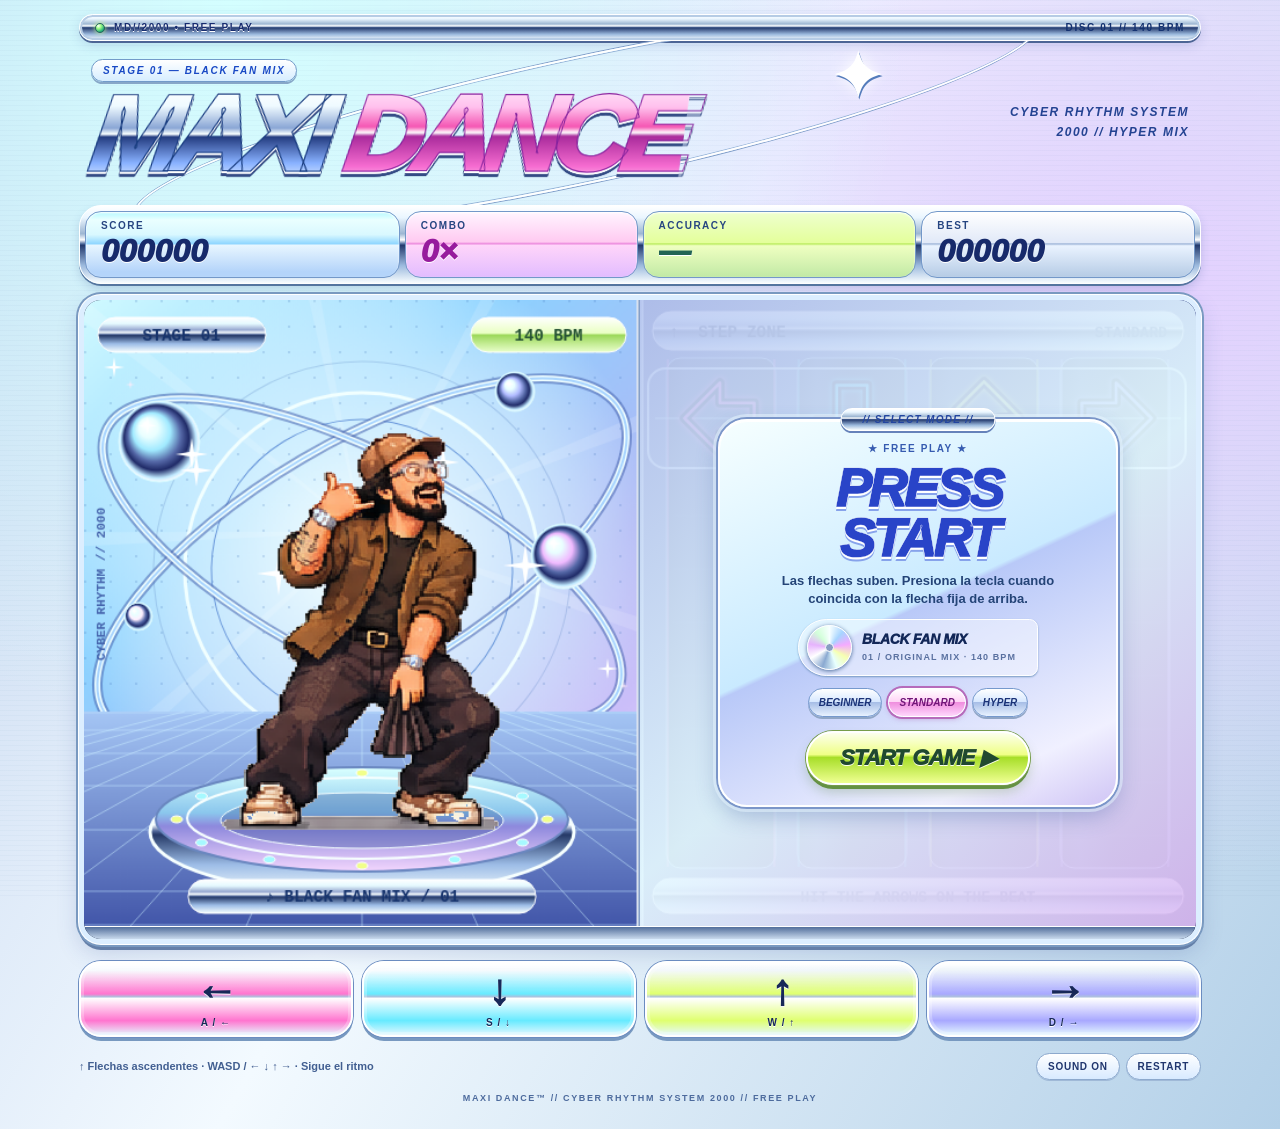
==== commit d609e63c: "Sync game chart and animation to 140 BPM recorded soundtrack" ====
--- a/fan-dance/index.html
+++ b/fan-dance/index.html
@@ -43,12 +43,28 @@
 @media(max-width:950px) and (orientation:landscape) and (max-height:520px){
 main{max-width:none;padding:5px 10px max(5px,env(safe-area-inset-bottom));height:100dvh;display:grid;grid-template-columns:minmax(0,1fr) 140px;grid-template-rows:auto auto minmax(0,1fr);gap:5px}.top{grid-column:1/-1;padding:3px 10px}.intro{display:none}.hud{grid-column:1/-1;margin:0;padding:3px;gap:3px}.stat{padding:3px 8px}.stat small{font-size:8px}.stat strong{font-size:17px;margin:0}.screen{grid-column:1;display:flex;flex-direction:column;min-height:0;border-width:3px;border-radius:12px;margin:0}.screen canvas{height:0;min-height:0;width:100%;flex:1 1 0;object-fit:contain}.progress{height:7px;flex:0 0 7px;padding:1px 3px}.controls{grid-column:2;margin:0;align-content:stretch;grid-template-columns:1fr 1fr;gap:6px}.key{font-size:32px;padding:4px;border-radius:12px}.key span{font-size:9px}.foot,.credit{display:none}.overlay{inset:0 0 7px 48%;padding:5px}.menu{padding:10px 7px 6px}.menu h2{font-size:25px}.menu p{font-size:10px}.disc-track{display:none}.choices{margin:6px 0}.choices button{font-size:9px;padding:6px}.start{font-size:17px;min-width:0;padding:7px 18px}.overlay.ended{inset:0 0 7px}.overlay.ended .menu{padding:3px}.overlay.ended .date-number{font-size:clamp(60px,18vh,100px)}.overlay.ended .date-caption{font-size:24px}
 }
+
+/* Compact mobile edition: fit inside the actual browser viewport, not the full device height. */
+@media(max-width:760px) and (orientation:portrait){
+html,body{height:auto;min-height:100%;overflow-x:hidden;overflow-y:auto;overscroll-behavior-y:auto}
+main{width:min(100%,440px);height:calc(100vh - 20px);height:calc(100svh - 20px);height:calc(var(--phone-height,100svh) - 20px);min-height:0;max-height:740px;margin:0 auto;gap:4px;padding:max(4px,env(safe-area-inset-top)) 10px max(5px,env(safe-area-inset-bottom));overflow:visible}
+.top{display:none}.intro{padding:1px 2px 5px;flex:none}.intro>div>.tag{font-size:7px;padding:2px 7px;line-height:1.05}.intro h1{font-size:clamp(27px,8.5vw,43px);line-height:.94;margin:4px 0 1px}.intro:after{font-size:23px;top:1px}.intro:before{height:60%}
+.hud{gap:3px;padding:3px;border-radius:10px}.stat{padding:4px 3px;border-radius:7px}.stat small{font-size:8px}.stat strong{font-size:clamp(14px,3.8vw,20px)}
+.screen{min-height:218px;border-width:2px;border-radius:12px;margin:0;flex:1 1 0}.screen canvas{height:0;min-height:0;flex:1 1 0;width:100%;display:block}.progress{height:6px;flex-basis:6px}
+.controls{gap:5px;margin:3px 0 0}.key{height:clamp(46px,8dvh,58px);min-height:46px;font-size:clamp(27px,8.5vw,38px);padding:3px 0;line-height:.88;border-radius:12px}.key span{display:none}
+.foot{margin:0;padding:0;min-height:23px}.tools{gap:6px}.tools button{min-height:24px;padding:3px 10px;font-size:8px}
+.overlay{inset:0 0 6px;padding:7px;align-items:center;background:linear-gradient(155deg,#e5faffeb,#d7d8f8f5);overflow:auto}.menu{margin:auto;width:min(100%,310px);padding:12px 8px 9px;border-radius:17px}.menu:before{font-size:8px;padding:3px 10px;top:-9px}.menu h2{font-size:clamp(25px,7vw,32px);margin:4px 0;line-height:1}.menu p{font-size:11px;line-height:1.23;margin:5px auto 7px}.disc-track{display:none}.choices{gap:4px;margin:6px 0 9px}.choices button{min-height:31px;padding:6px;font-size:9px}.start{min-height:40px;font-size:17px;padding:7px 14px;max-width:215px}
+.overlay.ended{inset:0 0 6px;padding:6px}.overlay.ended .menu{padding:5px 2px}.overlay.ended .date-reveal{padding:4px 0 8px;margin-bottom:6px}.date-number{font-size:clamp(60px,22vw,110px)}.date-caption{font-size:clamp(20px,6.4vw,34px)}.overlay.ended #description{font-size:10px;line-height:1.25;margin:3px auto}.overlay.ended .result{font-size:17px;margin:3px 0 6px}
+}
+@media(max-width:760px) and (orientation:portrait) and (max-height:600px){
+main{gap:3px}.intro>div>.tag{display:none}.intro h1{font-size:30px}.key{height:46px;min-height:46px}.menu h2{font-size:25px}.menu p{font-size:10px}.choices{margin:5px 0 6px}.start{min-height:37px}.date-number{font-size:68px}.date-caption{font-size:24px}
+}
 </style></head><body><main>
-<header class="top"><div class="brand"><i class="dot"></i><span class="tag">MD//2000 • FREE PLAY</span></div><span class="tag">DISC 01 // 120 BPM</span></header>
+<header class="top"><div class="brand"><i class="dot"></i><span class="tag">MD//2000 • FREE PLAY</span></div><span class="tag">DISC 01 // 140 BPM</span></header>
 <section class="intro"><div><div class="tag">STAGE 01 — BLACK FAN MIX</div><h1>MAXI<span> DANCE</span></h1></div><p>CYBER RHYTHM SYSTEM<br>2000 // HYPER MIX</p></section>
 <div class="hud"><div class="stat"><small>SCORE</small><strong id="score">000000</strong></div><div class="stat"><small>COMBO</small><strong id="combo">0×</strong></div><div class="stat"><small>ACCURACY</small><strong id="acc">—</strong></div><div class="stat"><small>BEST</small><strong id="best">000000</strong></div></div>
 <div class="screen"><canvas id="game" width="960" height="540" aria-label="Pista de baile y cuatro carriles de notas"></canvas><div class="progress"><i id="progress"></i></div>
-<div class="overlay" id="overlay"><div class="menu"><div class="tag" id="eyebrow" style="color:#365bb0">★ FREE PLAY ★</div><h2 id="heading">PRESS<br>START</h2><div class="date-reveal" id="dateReveal" aria-hidden="true"><span class="date-spark" aria-hidden="true">✦</span><span class="date-number">05/12</span><span class="date-caption">guarda la fecha</span><span class="date-spark" aria-hidden="true">✧</span></div><p id="description">Las flechas suben. Presiona la tecla cuando coincida con la flecha fija de arriba.</p><div class="disc-track"><i class="disc" aria-hidden="true"></i><div><b>BLACK FAN MIX</b><small>01 / ORIGINAL MIX · 120 BPM</small></div></div><div class="result" id="result"></div><div class="choices" id="choices"><button data-mode="easy">BEGINNER</button><button class="active" data-mode="normal">STANDARD</button><button data-mode="hard">HYPER</button></div><button class="start" id="start">START GAME ▶</button></div></div></div>
+<div class="overlay" id="overlay"><div class="menu"><div class="tag" id="eyebrow" style="color:#365bb0">★ FREE PLAY ★</div><h2 id="heading">PRESS<br>START</h2><div class="date-reveal" id="dateReveal" aria-hidden="true"><span class="date-spark" aria-hidden="true">✦</span><span class="date-number">05/12</span><span class="date-caption">guarda la fecha</span><span class="date-spark" aria-hidden="true">✧</span></div><p id="description">Las flechas suben. Presiona la tecla cuando coincida con la flecha fija de arriba.</p><div class="disc-track"><i class="disc" aria-hidden="true"></i><div><b>BLACK FAN MIX</b><small>01 / ORIGINAL MIX · 140 BPM</small></div></div><div class="result" id="result"></div><div class="choices" id="choices"><button data-mode="easy">BEGINNER</button><button class="active" data-mode="normal">STANDARD</button><button data-mode="hard">HYPER</button></div><button class="start" id="start">START GAME ▶</button></div></div></div>
 <div class="controls"><button class="key" data-lane="0" aria-label="Izquierda">←<span>A / ←</span></button><button class="key" data-lane="1" aria-label="Abajo">↓<span>S / ↓</span></button><button class="key" data-lane="2" aria-label="Arriba">↑<span>W / ↑</span></button><button class="key" data-lane="3" aria-label="Derecha">→<span>D / →</span></button></div>
 <div class="foot"><span>↑ Flechas ascendentes · WASD / ← ↓ ↑ → · Sigue el ritmo</span><div class="tools"><button id="mute">SOUND ON</button><button id="restart">RESTART</button><button id="loadAtlas" hidden>Cargar sprites HD</button><input id="atlasFile" type="file" accept="image/png" hidden></div></div><div class="credit tag">MAXI DANCE™ // CYBER RHYTHM SYSTEM 2000 // FREE PLAY</div>
 </main><script src="sprites.js"></script><script>
@@ -57,21 +73,21 @@
 const img=new Image();let hd=false;img.onload=()=>{hd=img.naturalWidth===1680&&img.naturalHeight===1216;document.getElementById('loadAtlas').textContent=hd?'Sprites HD ✓':'Cargar sprites HD';};img.onerror=()=>{if(img.src!==window.FAN_SPRITES&&window.FAN_SPRITES)img.src=window.FAN_SPRITES;};img.src='atlas-hd.png?v=4244cd24';
 const arrows=['←','↓','↑','→'], colors=['#ff62cb','#36e7fa','#deff57','#9295ff'], keys={ArrowLeft:0,ArrowDown:1,ArrowUp:2,ArrowRight:3,a:0,s:1,w:2,d:3};
 let mode='normal', playing=false, starting=false, muted=false, audio=null, master=null, noise=null, t0=0, step=0, notes=[], score=0, combo=0, maxCombo=0, perfect=0, great=0, good=0, miss=0, best=0, feedback='', feedbackAt=-100, pose=-1, poseAt=-100, pressed=[-100,-100,-100,-100], last=0;
-const beat=.5, length=48, endAt=49, hitY=102, speed=186, laneX= [550,663,777,890], frameSets=[[2,3],[8,9],[6,7],[4,5],[10,11]];
+const BPM=140, beat=60/BPM, length=48, endAt=48.05, hitY=102, speed=186, laneX= [550,663,777,890], frameSets=[[2,3],[8,9],[6,7],[4,5],[10,11]];
 try{best=+(localStorage.getItem('fan-dance-best')||0)}catch(e){} $('best').textContent=String(best).padStart(6,'0');
-function makeChart(){let arr=[], seq=[0,1,2,3,1,0,3,2,0,3,2,1,3,0,1,2];for(let b=2;b<96;b++){let i=b-2;if(mode==='easy'&&i%2!==0)continue;let lane=seq[(i+Math.floor(i/16)*3)%16];arr.push({t:b*beat,l:lane,state:0});if(mode!=='easy'&&((mode==='hard'&&i%2===1)||(mode==='normal'&&i%8===5)))arr.push({t:b*beat+.25,l:(lane+1+i%3)%4,state:0})}return arr}
-function audioInit(){if(audio)return;const AC=window.AudioContext||window.webkitAudioContext;if(!AC)throw Error('Audio no disponible');audio=new AC();master=audio.createGain();master.gain.value=muted?0:.40;master.connect(audio.destination);noise=audio.createBuffer(1,Math.floor(audio.sampleRate*.25),audio.sampleRate);let n=noise.getChannelData(0);for(let i=0;i<n.length;i++)n[i]=Math.random()*2-1}
-function tone(t,f,d,v,type='sine',end=f){if(!audio||t<audio.currentTime-.05)return;let o=audio.createOscillator(), a=audio.createGain();o.type=type;o.frequency.setValueAtTime(f,t);o.frequency.exponentialRampToValueAtTime(Math.max(20,end),t+d);a.gain.setValueAtTime(.0001,t);a.gain.exponentialRampToValueAtTime(v,t+.009);a.gain.exponentialRampToValueAtTime(.0001,t+d);o.connect(a);a.connect(master);o.start(t);o.stop(t+d+.01)}
-function hat(t,v,cutoff,d){if(!audio||t<audio.currentTime-.05)return;let n=audio.createBufferSource(),f=audio.createBiquadFilter(),a=audio.createGain();n.buffer=noise;f.type='highpass';f.frequency.value=cutoff;a.gain.setValueAtTime(v,t);a.gain.exponentialRampToValueAtTime(.0001,t+d);n.connect(f);f.connect(a);a.connect(master);n.start(t);n.stop(t+d+.01)}
-const bass=[55,55,65.41,49,55,55,73.42,65.41], melody=[220,261.63,329.63,293.66,220,196,261.63,329.63];
-function schedule(){if(!playing)return;let now=audio.currentTime;while(t0+step*.25<now+.15&&step<192){let t=t0+step*.25;if(t>=now){if(step%2===0){tone(t,140,.24,.75,'sine',39);tone(t+.015,bass[Math.floor(step/8)%8],.19,.15,'triangle')}else{hat(t,.13,6500,.055);tone(t,bass[Math.floor(step/8)%8]*2,.1,.05,'triangle')}if(step%4===2)hat(t,.24,1800,.12);if(step%4===0&&step>=8)tone(t,melody[Math.floor(step/4)%8],.17,.055,'triangle')}step++}}
+function makeChart(){let arr=[], seq=[0,1,2,3,1,0,3,2,0,3,2,1,3,0,1,2];for(let b=2;b<112;b++){let i=b-2;if(mode==='easy'&&i%2!==0)continue;let lane=seq[(i+Math.floor(i/16)*3)%16];arr.push({t:b*beat,l:lane,state:0});if(mode!=='easy'&&((mode==='hard'&&i%2===1)||(mode==='normal'&&i%8===5)))arr.push({t:b*beat+beat/2,l:(lane+1+i%3)%4,state:0})}return arr}
+let soundtrack=null,trackSource=null,loadingTrack=null,startGeneration=0;
+function audioInit(){if(audio)return;const AC=window.AudioContext||window.webkitAudioContext;if(!AC)throw Error('Audio no disponible');audio=new AC();master=audio.createGain();master.gain.value=muted?0:.75;master.connect(audio.destination)}
+async function loadTrack(){if(soundtrack)return soundtrack;if(!loadingTrack)loadingTrack=fetch('black-fan-mix.mp3?v=b7afecb2',{cache:'force-cache'}).then(r=>{if(!r.ok)throw Error('Audio HTTP '+r.status);return r.arrayBuffer()}).then(b=>audio.decodeAudioData(b)).then(b=>{soundtrack=b;return b}).catch(e=>{loadingTrack=null;throw e});return loadingTrack}
+function stopTrack(){if(trackSource){try{trackSource.stop()}catch(e){}try{trackSource.disconnect()}catch(e){}trackSource=null}}
+function playTrack(when){stopTrack();trackSource=audio.createBufferSource();trackSource.buffer=soundtrack;trackSource.connect(master);trackSource.start(when)}
 function clock(){return audio?audio.currentTime-t0:0}
 function updateHUD(){let done=perfect+great+good+miss;$('score').textContent=String(score).padStart(6,'0');$('combo').textContent=combo+'×';$('acc').textContent=done?Math.round((perfect+great*.85+good*.65)/done*100)+'%':'—'}
 function judge(kind,n,t){if(n)n.state=kind==='MISS'?-1:1;if(kind==='PERFECT'){perfect++;combo++;score+=100+Math.min(combo-1,25)*10}else if(kind==='GREAT'){great++;combo++;score+=80+Math.min(combo-1,25)*7}else if(kind==='GOOD'){good++;combo++;score+=60+Math.min(combo-1,25)*5}else{miss++;combo=0}maxCombo=Math.max(maxCombo,combo);feedback=kind;feedbackAt=t;pose=kind==='MISS'?4:n.l;poseAt=t;updateHUD()}
 function input(lane){let t=playing?clock():performance.now()/1000;pressed[lane]=performance.now()/1000;document.querySelectorAll('.key')[lane].classList.add('active');setTimeout(()=>document.querySelectorAll('.key')[lane].classList.remove('active'),120);if(!playing||t<0)return;let n=notes.filter(n=>!n.state&&n.l===lane&&Math.abs(n.t-t)<=.16).sort((a,b)=>Math.abs(a.t-t)-Math.abs(b.t-t))[0];if(n){let d=Math.abs(n.t-t);judge(d<=.055?'PERFECT':d<=.105?'GREAT':'GOOD',n,t)}else{combo=0;feedback='EARLY / LATE';feedbackAt=t;updateHUD();pose=lane;poseAt=t}}
-function finish(){playing=false;let accuracy=(perfect+great*.85+good*.65)/Math.max(1,notes.length);let grade=accuracy>=.95?'S':accuracy>=.85?'A':accuracy>=.70?'B':accuracy>=.5?'C':'D';if(score>best){best=score;try{localStorage.setItem('fan-dance-best',String(best))}catch(e){}}$('best').textContent=String(best).padStart(6,'0');$('eyebrow').textContent='STAGE CLEAR  /  GRADE '+grade;$('heading').textContent='GRADE '+grade;$('overlay').classList.add('ended');$('dateReveal').setAttribute('aria-hidden','false');$('description').textContent=perfect+' perfect · '+great+' great · '+good+' good · '+miss+' miss · Combo máximo '+maxCombo;$('result').textContent=score.toLocaleString('es-CL')+' PTS';$('start').textContent='PLAY AGAIN ▶';$('overlay').hidden=false}
-async function start(){if(starting||playing)return;starting=true;$('overlay').classList.remove('ended');$('dateReveal').setAttribute('aria-hidden','true');try{audioInit();await audio.resume();notes=makeChart();score=combo=maxCombo=perfect=great=good=miss=step=0;feedback='';feedbackAt=poseAt=-100;pose=-1;updateHUD();t0=audio.currentTime+3;playing=true;$('overlay').hidden=true;$('result').textContent='';}catch(e){$('description').textContent='No se pudo iniciar el audio. Prueba con otro navegador.'}finally{starting=false}}
-function reset(){playing=false;$('overlay').classList.remove('ended');$('dateReveal').setAttribute('aria-hidden','true');notes=[];pose=-1;score=combo=perfect=great=good=miss=0;updateHUD();$('progress').style.width='0%';$('eyebrow').textContent='FREE PLAY';$('heading').textContent='PRESS START';$('description').textContent='Las flechas suben. Acierta cuando lleguen a los receptores.';$('result').textContent='';$('start').textContent='START GAME ▶';$('overlay').hidden=false}
+function finish(){playing=false;stopTrack();let accuracy=(perfect+great*.85+good*.65)/Math.max(1,notes.length);let grade=accuracy>=.95?'S':accuracy>=.85?'A':accuracy>=.70?'B':accuracy>=.5?'C':'D';if(score>best){best=score;try{localStorage.setItem('fan-dance-best',String(best))}catch(e){}}$('best').textContent=String(best).padStart(6,'0');$('eyebrow').textContent='STAGE CLEAR  /  GRADE '+grade;$('heading').textContent='GRADE '+grade;$('overlay').classList.add('ended');$('dateReveal').setAttribute('aria-hidden','false');$('description').textContent=perfect+' perfect · '+great+' great · '+good+' good · '+miss+' miss · Combo máximo '+maxCombo;$('result').textContent=score.toLocaleString('es-CL')+' PTS';$('start').textContent='PLAY AGAIN ▶';$('overlay').hidden=false}
+async function start(){if(starting||playing)return;starting=true;let token=++startGeneration;$('start').disabled=true;$('start').textContent='LOADING MUSIC…';$('overlay').classList.remove('ended');$('dateReveal').setAttribute('aria-hidden','true');try{audioInit();await audio.resume();await loadTrack();if(token!==startGeneration)return;await audio.resume();if(token!==startGeneration)return;notes=makeChart();score=combo=maxCombo=perfect=great=good=miss=step=0;feedback='';feedbackAt=poseAt=-100;pose=-1;updateHUD();t0=audio.currentTime+3;playTrack(t0);playing=true;$('overlay').hidden=true;$('result').textContent='';}catch(e){if(token===startGeneration)$('description').textContent='No se pudo cargar la música. Comprueba tu conexión y vuelve a intentar.'}finally{if(token===startGeneration){starting=false;$('start').disabled=false;$('start').textContent='START GAME ▶'}}}
+function reset(){startGeneration++;starting=false;$('start').disabled=false;playing=false;stopTrack();$('overlay').classList.remove('ended');$('dateReveal').setAttribute('aria-hidden','true');notes=[];pose=-1;score=combo=perfect=great=good=miss=0;updateHUD();$('progress').style.width='0%';$('eyebrow').textContent='FREE PLAY';$('heading').textContent='PRESS START';$('description').textContent='Las flechas suben. Acierta cuando lleguen a los receptores.';$('result').textContent='';$('start').textContent='START GAME ▶';$('overlay').hidden=false}
 function rect(x,y,w,h,fill){g.fillStyle=fill;g.fillRect(x,y,w,h)}
 function txt(s,x,y,size=20,col='#fff',align='left',weight=800){g.fillStyle=col;g.textAlign=align;g.font=weight+' '+size+'px ui-monospace, monospace';g.fillText(s,x,y)}
 function line(x1,y1,x2,y2,col,width=1){g.strokeStyle=col;g.lineWidth=width;g.beginPath();g.moveTo(x1,y1);g.lineTo(x2,y2);g.stroke()}
@@ -79,6 +95,8 @@
 
 const reduced=matchMedia('(prefers-reduced-motion: reduce)').matches;
 const mobile=matchMedia('(max-width:760px) and (orientation:portrait)');
+function syncPhoneHeight(){if(mobile.matches){const v=window.visualViewport;const height=Math.floor(v?Math.min(v.height,window.innerHeight||v.height):window.innerHeight);if(height>0)document.documentElement.style.setProperty('--phone-height',height+'px')}else{document.documentElement.style.removeProperty('--phone-height')}}
+window.addEventListener('resize',syncPhoneHeight,{passive:true});if(window.visualViewport)window.visualViewport.addEventListener('resize',syncPhoneHeight,{passive:true});syncPhoneHeight();
 function grad(x,y,x2,y2,stops){let a=g.createLinearGradient(x,y,x2,y2);stops.forEach(([p,c])=>a.addColorStop(p,c));return a}
 function round(x,y,w,h,r,fill,stroke='#91b5ed',sw=2){g.beginPath();g.roundRect(x,y,w,h,r);if(fill){g.fillStyle=fill;g.fill()}if(stroke){g.strokeStyle=stroke;g.lineWidth=sw;g.stroke()}}
 function poly(p,fill,stroke,sw=2){g.beginPath();p.forEach(([x,y],i)=>i?g.lineTo(x,y):g.moveTo(x,y));g.closePath();if(fill){g.fillStyle=fill;g.fill()}if(stroke){g.strokeStyle=stroke;g.lineWidth=sw;g.stroke()}}
@@ -89,7 +107,7 @@
 function arrow(x,y,l,scale,color,hot=false,ghost=false){g.save();g.translate(x,y);g.rotate([Math.PI,Math.PI/2,-Math.PI/2,0][l]);g.scale(scale,scale);g.lineJoin='round';g.shadowColor=color;g.shadowBlur=hot?19:ghost?5:9;poly(arrowPoints,ghost?null:grad(0,-30,0,30,[[0,'#fff'],[.26,color],[.49,color],[.5,'#233179'],[.9,color],[1,'#fff']]),'#04091f',8);g.shadowBlur=0;g.beginPath();arrowPoints.forEach(([a,b],i)=>i?g.lineTo(a,b):g.moveTo(a,b));g.closePath();g.strokeStyle=hot?'#fff':ghost?color:'#dff8ff';g.lineWidth=2.5;g.stroke();if(!ghost){g.save();g.clip();rect(-40,-30,80,12,'#ffffff45');g.restore()}g.restore()}
 function speaker(x,y){round(x,y,67,140,8,grad(x,y,x+67,y,[[0,'#465f9c'],[.28,'#151d3f'],[.8,'#081026'],[1,'#6a93cf']]),'#7598dd',2);for(let a of [y+36,y+102]){ring(x+33,a,25,25,'#060918','#a5c9fa',2);ring(x+33,a,19,19,grad(x,a-20,x+67,a+20,[[0,'#6b8cce'],[.48,'#121a37'],[1,'#4561a1']]),'#263c6f',3);ring(x+33,a,7,7,'#0c1227','#b5dcff',1)}}
 function dancer(t,phase){
-let idx=Math.floor(phase*4)%2,flip=false;if(hd){idx=Math.floor(phase*12)%6;if(playing&&pose>=0&&t-poseAt<.5){let frame=Math.min(5,Math.floor(Math.max(0,t-poseAt)*12));let row=pose===4?3:pose===2?2:pose===1?3:1;idx=row*6+frame;flip=pose===0}else if(playing&&combo>=8){idx=(Math.floor(phase/2)%2?2:0)*6+Math.floor(phase*12)%6}}else if(pose>=0&&t-poseAt<.52&&playing){idx=frameSets[pose][Math.min(1,Math.floor(Math.max(0,t-poseAt)/.16))]}
+let idx=Math.floor(phase*4)%2,flip=false;if(hd){idx=Math.floor(phase/beat*6)%6;if(playing&&pose>=0&&t-poseAt<.5){let frame=Math.min(5,Math.floor(Math.max(0,t-poseAt)*12));let row=pose===4?3:pose===2?2:pose===1?3:1;idx=row*6+frame;flip=pose===0}else if(playing&&combo>=8){idx=(Math.floor(phase/2)%2?2:0)*6+Math.floor(phase*12)%6}}else if(pose>=0&&t-poseAt<.52&&playing){idx=frameSets[pose][Math.min(1,Math.floor(Math.max(0,t-poseAt)/.16))]}
 if(img.complete&&img.naturalWidth){g.imageSmoothingEnabled=false;if(hd){g.save();g.translate(240,457);if(flip)g.scale(-1,1);g.drawImage(img,(idx%6)*280,Math.floor(idx/6)*304,280,304,-190,-(304/280*380)+19,380,304/280*380);g.restore()}else{g.drawImage(img,idx*36,0,36,42,108,152,264,308)}g.imageSmoothingEnabled=true}else{outlined('LOADING...',240,295,27,'#fff')}
 }
 
@@ -112,10 +130,10 @@
 for(let y of [356,371,391,419,457,510,539])line(0,y,480,y,'#c4e5ff88',1);
 ring(240,459,183,54,chrome(0,405,0,513),'#f6ffff',3);ring(240,448,178,45,grad(0,405,0,494,[[0,'#d7ffff'],[.42,'#8bc7ed'],[.55,'#8e89dd'],[1,'#f7d9ff']]),'#6a87c0',2);
 ring(240,447,151,35,null,'#f7ffff',2);ring(240,449,122,24,'#304e9550','#f4ffff',1);
-for(let j=0;j<12;j++){let a=j*Math.PI/6;let x=240+Math.cos(a)*160,y=448+Math.sin(a)*40;ring(x,y,5,3,(j+Math.floor(phase*2))%3===0?'#f1ff8b':'#a6f9ff','#fff',1)}
+for(let j=0;j<12;j++){let a=j*Math.PI/6;let x=240+Math.cos(a)*160,y=448+Math.sin(a)*40;ring(x,y,5,3,(j+Math.floor(phase/beat))%3===0?'#f1ff8b':'#a6f9ff','#fff',1)}
 dancer(t,phase);
 round(12,15,145,30,15,chrome(0,15,0,45),'#fff',1);txt('STAGE 01',84,35,14,'#17346c','center');
-round(334,15,134,30,15,grad(0,15,0,45,[[0,'#fff'],[.45,'#eaffc3'],[.51,'#9dd95b'],[1,'#eaffcc']]),'#fff',1);txt('120 BPM',401,35,14,'#255234','center');
+round(334,15,134,30,15,grad(0,15,0,45,[[0,'#fff'],[.45,'#eaffc3'],[.51,'#9dd95b'],[1,'#eaffcc']]),'#fff',1);txt('140 BPM',401,35,14,'#255234','center');
 round(90,500,300,29,14,chrome(0,500,0,529),'#fff',1);txt('♪ BLACK FAN MIX / 01',240,519,14,'#18356e','center');
 if(playing&&t<0){round(153,192,174,115,30,'#e5f5ffe8','#fff',3);outlined(String(Math.max(1,Math.ceil(-t))),240,277,91,'#eaff63',8)}
 g.restore()}
@@ -140,42 +158,42 @@
 for(let y=10;y<sh;y+=18)for(let x=10;x<480;x+=18)rect(x,y,1.4,1.4,'#5070af32');
 orbit(143,sh*.48,139,sh*.27,-.36);orbit(143,sh*.48,141,sh*.23,.31);sphere(31,sh*.24,15,'#a2ebff');sphere(255,sh*.22,11,'#efbbff');
 ring(145,sh-16,112,17,chrome(0,sh-33,0,sh+1),'#fff',2);ring(145,sh-19,103,10,'#c7e4ff','#fff',1);
-let ds=Math.min(.61,(sh-12)/405);g.save();g.translate(145-240*ds,sh-8-476*ds);g.scale(ds,ds);dancer(t,phase);g.restore();
+let ds=Math.min(.5,(sh-8)/405);g.save();g.translate(145-240*ds,sh-8-476*ds);g.scale(ds,ds);dancer(t,phase);g.restore();
 line(275,12,275,sh-12,'#ecf8ff',2);
-round(286,12,182,27,13,chrome(0,12,0,39),'#fff',1);txt('BLACK FAN MIX',377,30,13,'#243971','center');
-txt('120 BPM  /  STAGE 01',377,55,11,'#425e9e','center');
+round(286,6,182,23,11,chrome(0,6,0,29),'#fff',1);txt('BLACK FAN MIX',377,22,12,'#243971','center');
+if(sh>=145)txt('140 BPM  /  STAGE 01',377,40,10,'#425e9e','center');
 if(playing&&t<0){outlined(String(Math.max(1,Math.ceil(-t))),377,sh*.65,Math.min(62,sh*.36),'#eaff63',6);txt('GET READY',377,sh-15,12,'#354c91','center')}
 else{
 let age=t-feedbackAt,show=playing&&age>=0&&age<.7,name=show?(feedback==='PERFECT'?'PERFECT!!':feedback==='GREAT'?'GREAT!':feedback==='MISS'?'MISS...':feedback):playing?'KEEP IT UP':'FREE PLAY';
 let col=show?(feedback==='PERFECT'?'#fff46b':feedback==='GREAT'?'#c9ff93':feedback==='GOOD'?'#d5fdff':'#ffb0e3'):'#fff';
 let size=name.length>10?16:Math.min(27,sh*.17);
-outlined(name,377,sh*.50,size,col,4);
-if(playing){outlined(String(combo),377,sh*.77,Math.min(45,sh*.25),'#fff',5);txt('COMBO',377,sh*.91,12,'#354c91','center')}else{txt('4 PANEL RHYTHM',377,sh*.75,11,'#405c9b','center')}
+outlined(name,377,Math.max(44,sh*.53),size,col,4);
+if(playing){outlined(String(combo),377,sh*.77,Math.min(36,sh*.22),'#fff',5);txt('COMBO',377,sh*.91,12,'#354c91','center')}else{txt('4 PANEL RHYTHM',377,sh*.75,11,'#405c9b','center')}
 if(show&&feedback!=='MISS'&&!reduced){star(290,sh*.53,8,'#fff');star(460,sh*.65,10,'#fff')}}
 g.restore()}
 function mobileLanes(t,sh,hh){
-let top=sh+5,bottom=hh-5,hy=top+43,travel=Math.max(75,(bottom-hy)/1.85),centers=[60,180,300,420];
+let top=sh+5,bottom=hh-5,hy=top+35,travel=Math.max(64,(bottom-hy)/1.85),centers=[60,180,300,420];
 rect(0,sh,480,hh-sh,grad(0,sh,0,hh,[[0,'#253c88'],[.48,'#303e91'],[1,'#142450']]));
 for(let l=0;l<4;l++){let x=centers[l];round(x-56,top,112,bottom-top,10,grad(x-56,0,x+56,0,[[0,'#132451'],[.5,l%2?'#182856':'#22356c'],[1,'#132451']]),'#91b6e7',1.5);rect(x-54,top+5,2,bottom-top-10,colors[l]+'66');rect(x+52,top+5,2,bottom-top-10,colors[l]+'66')}
 g.save();g.beginPath();g.rect(3,top,474,bottom-top);g.clip();
-if(playing){for(let j=Math.ceil(Math.max(0,t)/beat);j<Math.ceil(Math.max(0,t)/beat)+6;j++){let y=hy+(j*beat-t)*travel;if(y>hy&&y<bottom)line(5,y,475,y,'#b8d6ff25',1)}for(let n of notes){if(n.state)continue;let y=hy+(n.t-t)*travel;if(y<top-25||y>bottom+25)continue;g.globalAlpha=y<hy?.6:1;arrow(centers[n.l],y,n.l,.95,colors[n.l]);g.globalAlpha=1}}
+if(playing){for(let j=Math.ceil(Math.max(0,t)/beat);j<Math.ceil(Math.max(0,t)/beat)+6;j++){let y=hy+(j*beat-t)*travel;if(y>hy&&y<bottom)line(5,y,475,y,'#b8d6ff25',1)}for(let n of notes){if(n.state)continue;let y=hy+(n.t-t)*travel;if(y<top-25||y>bottom+25)continue;g.globalAlpha=y<hy?.6:1;arrow(centers[n.l],y,n.l,.82,colors[n.l]);g.globalAlpha=1}}
 g.restore();
-round(5,top+4,470,78,13,'#d9f7ff10','#e0f9ff',2);line(8,hy,472,hy,'#fff9',1.5);
-for(let l=0;l<4;l++){let hot=performance.now()/1000-pressed[l]<.14,x=centers[l];if(hot)ring(x,hy,42,35,'#e8ffff36',colors[l],2);arrow(x,hy,l,.95,colors[l],hot,!hot)}
+round(5,top+3,470,65,11,'#d9f7ff10','#e0f9ff',2);line(8,hy,472,hy,'#fff9',1.5);
+for(let l=0;l<4;l++){let hot=performance.now()/1000-pressed[l]<.14,x=centers[l];if(hot)ring(x,hy,42,35,'#e8ffff36',colors[l],2);arrow(x,hy,l,.82,colors[l],hot,!hot)}
 }
 function draw(t){
 let m=mobile.matches,w=m?480:960,hh=540;
-if(m){let cw=c.clientWidth||480,ch=c.clientHeight||700;hh=Math.max(300,Math.min(1250,Math.round(w*ch/cw)))}
+if(m){let cw=c.clientWidth||480,ch=c.clientHeight||700;hh=Math.max(230,Math.min(1250,Math.round(w*ch/cw)))}
 if(c.width!==w||c.height!==hh){c.width=w;c.height=hh}
 let phase=playing?Math.max(t,0):performance.now()/1000,pulse=playing&&t>=0?Math.exp(-((t%beat)/.10)):0;
 rect(0,0,w,hh,'#07102b');
-if(m){let sh=Math.round(Math.min(265,Math.max(112,hh*.34),hh-165));mobileStage(t,phase,sh);mobileLanes(t,sh,hh)}else{stage(t,pulse,phase);lanes(t,pulse);rect(477,0,6,540,grad(477,0,483,0,[[0,'#fff'],[.5,'#6d8cbd'],[1,'#e9ffff']]))}}
+if(m){let sh=Math.round(Math.min(205,Math.max(82,hh*.26),hh-145));mobileStage(t,phase,sh);mobileLanes(t,sh,hh)}else{stage(t,pulse,phase);lanes(t,pulse);rect(477,0,6,540,grad(477,0,483,0,[[0,'#fff'],[.5,'#6d8cbd'],[1,'#e9ffff']]))}}
 
 
-function loop(){let t=playing?clock():0;if(playing){schedule();for(let n of notes){if(!n.state&&t-n.t>.16)judge('MISS',n,t)}$('progress').style.width=Math.min(100,Math.max(0,t/length*100))+'%';if(t>=endAt)finish()}draw(t);requestAnimationFrame(loop)}
+function loop(){let t=playing?clock():0;if(playing){for(let n of notes){if(!n.state&&t-n.t>.16)judge('MISS',n,t)}$('progress').style.width=Math.min(100,Math.max(0,t/length*100))+'%';if(t>=endAt)finish()}draw(t);requestAnimationFrame(loop)}
 document.addEventListener('keydown',e=>{let k=e.key.length===1?e.key.toLowerCase():e.key;if(k in keys){e.preventDefault();if(!e.repeat)input(keys[k])}else if(e.key==='Enter'&&!playing&&!e.repeat&&e.target.tagName!=='BUTTON'){e.preventDefault();start()}});
 document.querySelectorAll('.key').forEach(b=>{b.addEventListener('pointerdown',e=>{e.preventDefault();input(+b.dataset.lane)});b.addEventListener('click',e=>{if(e.detail===0)input(+b.dataset.lane)})});
 document.querySelectorAll('[data-mode]').forEach(b=>b.onclick=()=>{mode=b.dataset.mode;document.querySelectorAll('[data-mode]').forEach(x=>x.classList.toggle('active',x===b))});
-$('loadAtlas').onclick=()=>$('atlasFile').click();$('atlasFile').onchange=()=>{const file=$('atlasFile').files[0];if(!file)return;const reader=new FileReader();reader.onload=()=>{const test=new Image();test.onload=()=>{if(test.naturalWidth!==1680||test.naturalHeight!==1216){alert('Selecciona la nueva lámina PNG de 1680 × 1216 píxeles.');return;}img.src=reader.result;try{localStorage.setItem('fan-dance-atlas-hd',reader.result);}catch(e){console.warn('No se pudo guardar la lámina para próximas visitas.');}};test.onerror=()=>alert('Archivo de imagen inválido.');test.src=reader.result;};reader.readAsDataURL(file);};$('start').onclick=start;$('restart').onclick=reset;$('mute').onclick=()=>{muted=!muted;if(master)master.gain.setTargetAtTime(muted?0:.40,audio.currentTime,.02);$('mute').textContent='SOUND '+(muted?'OFF':'ON')};
-document.addEventListener('visibilitychange',()=>{if(document.hidden&&playing)reset()});requestAnimationFrame(loop);
+$('loadAtlas').onclick=()=>$('atlasFile').click();$('atlasFile').onchange=()=>{const file=$('atlasFile').files[0];if(!file)return;const reader=new FileReader();reader.onload=()=>{const test=new Image();test.onload=()=>{if(test.naturalWidth!==1680||test.naturalHeight!==1216){alert('Selecciona la nueva lámina PNG de 1680 × 1216 píxeles.');return;}img.src=reader.result;try{localStorage.setItem('fan-dance-atlas-hd',reader.result);}catch(e){console.warn('No se pudo guardar la lámina para próximas visitas.');}};test.onerror=()=>alert('Archivo de imagen inválido.');test.src=reader.result;};reader.readAsDataURL(file);};$('start').onclick=start;$('restart').onclick=reset;$('mute').onclick=()=>{muted=!muted;if(master)master.gain.setTargetAtTime(muted?0:.75,audio.currentTime,.02);$('mute').textContent='SOUND '+(muted?'OFF':'ON')};
+document.addEventListener('visibilitychange',()=>{if(document.hidden&&(playing||starting))reset()});requestAnimationFrame(loop);
 </script></body></html>
